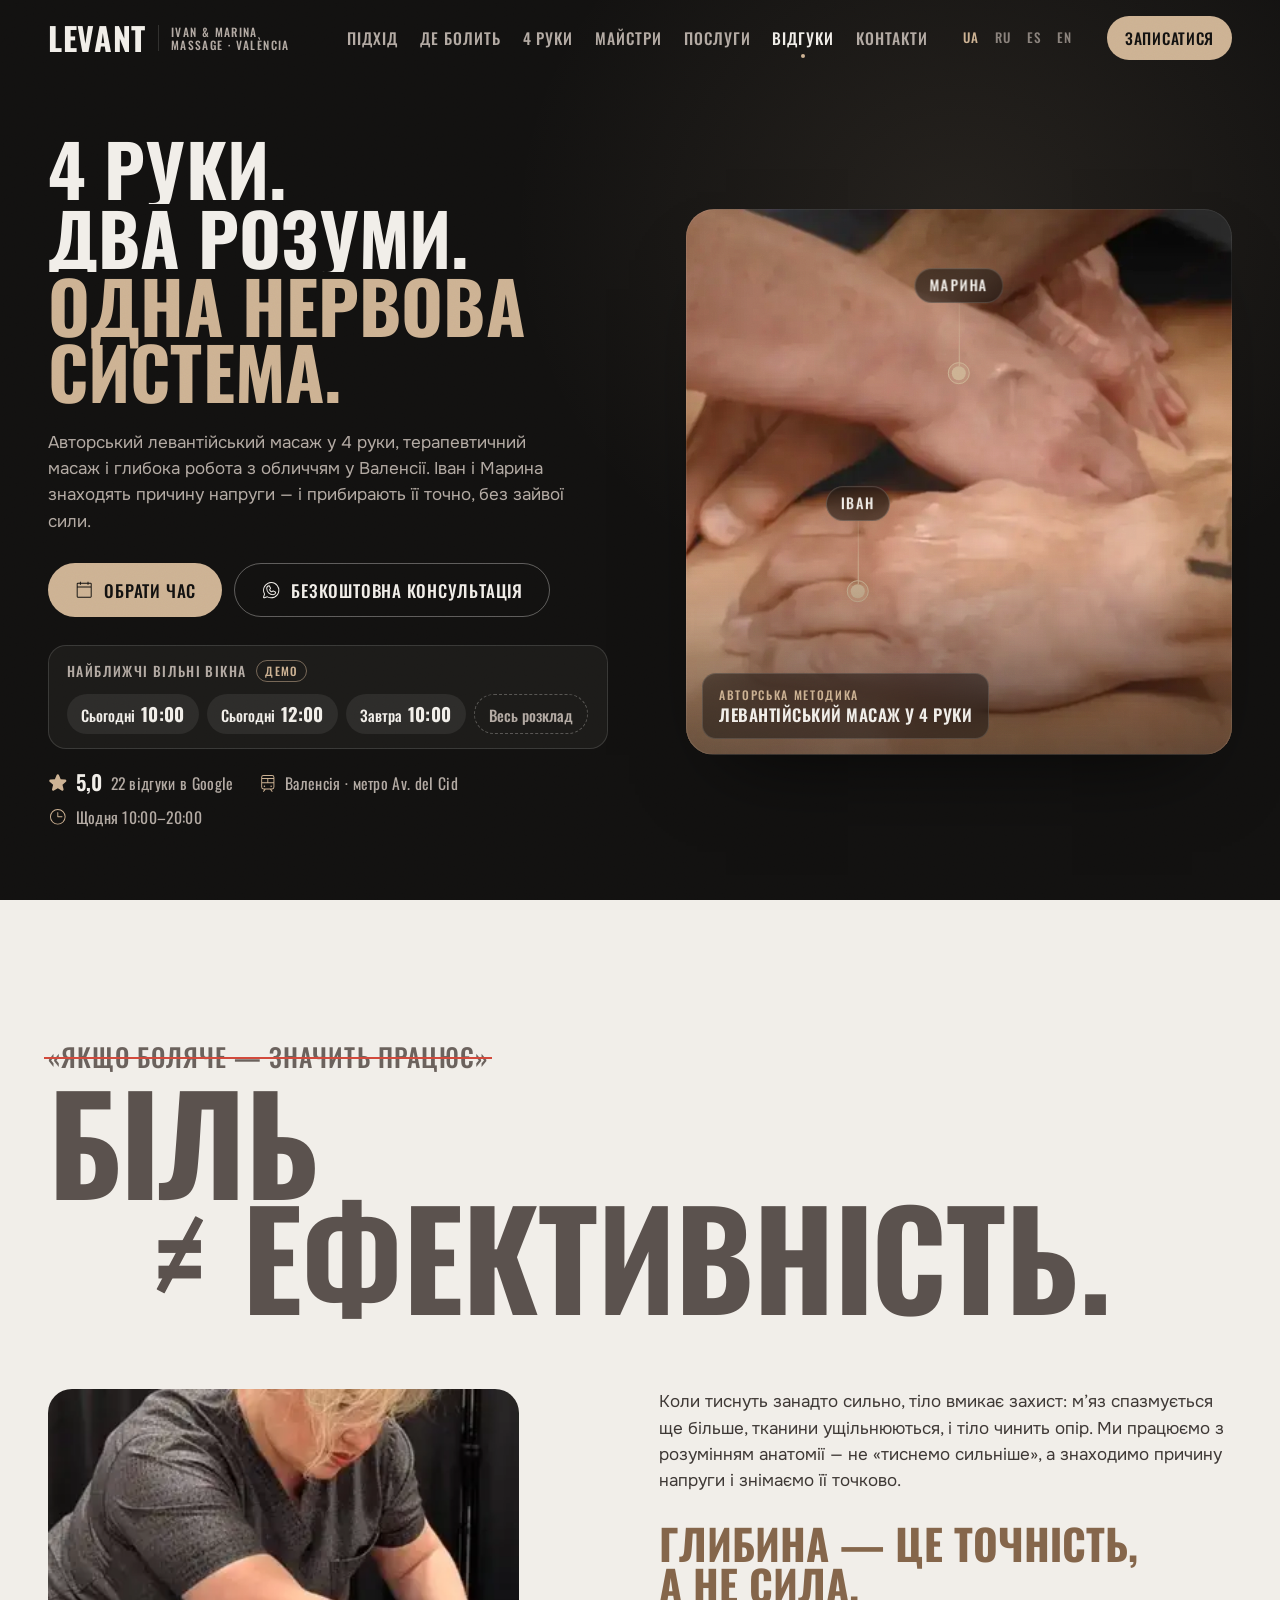
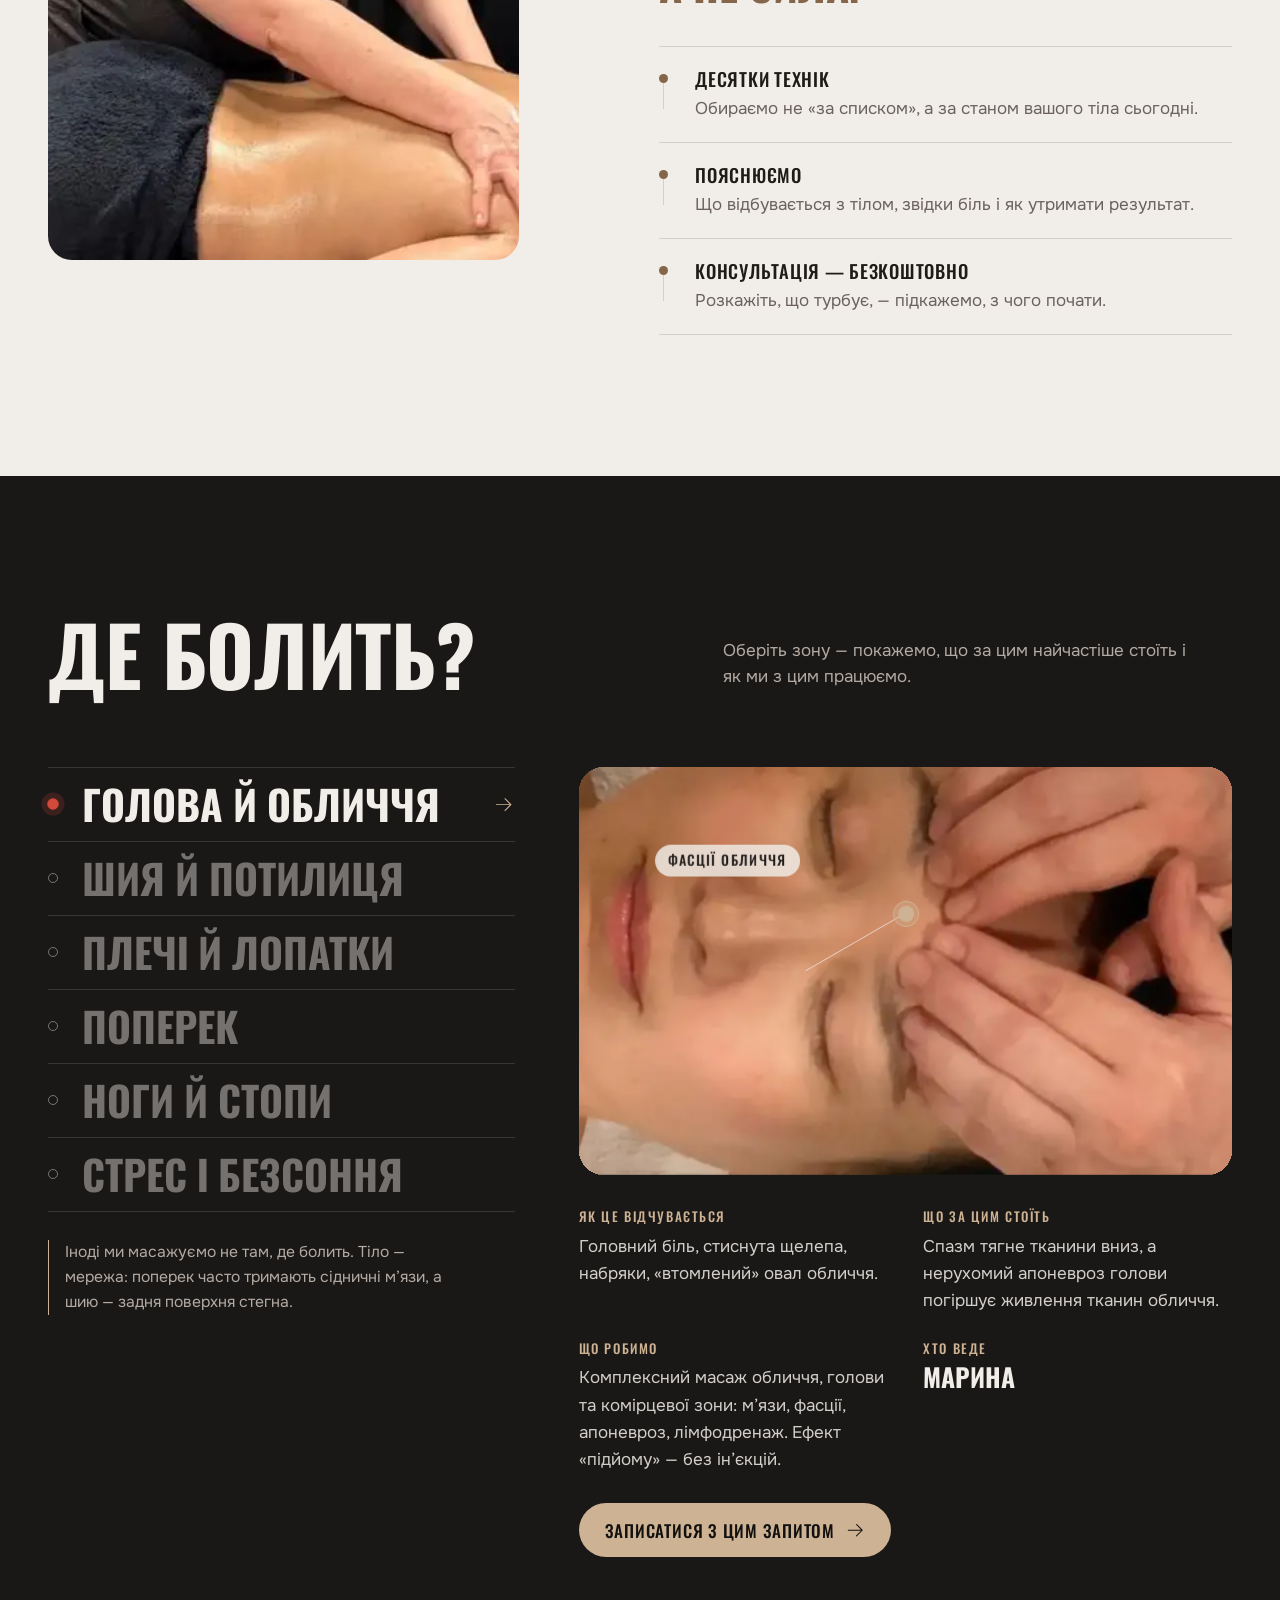
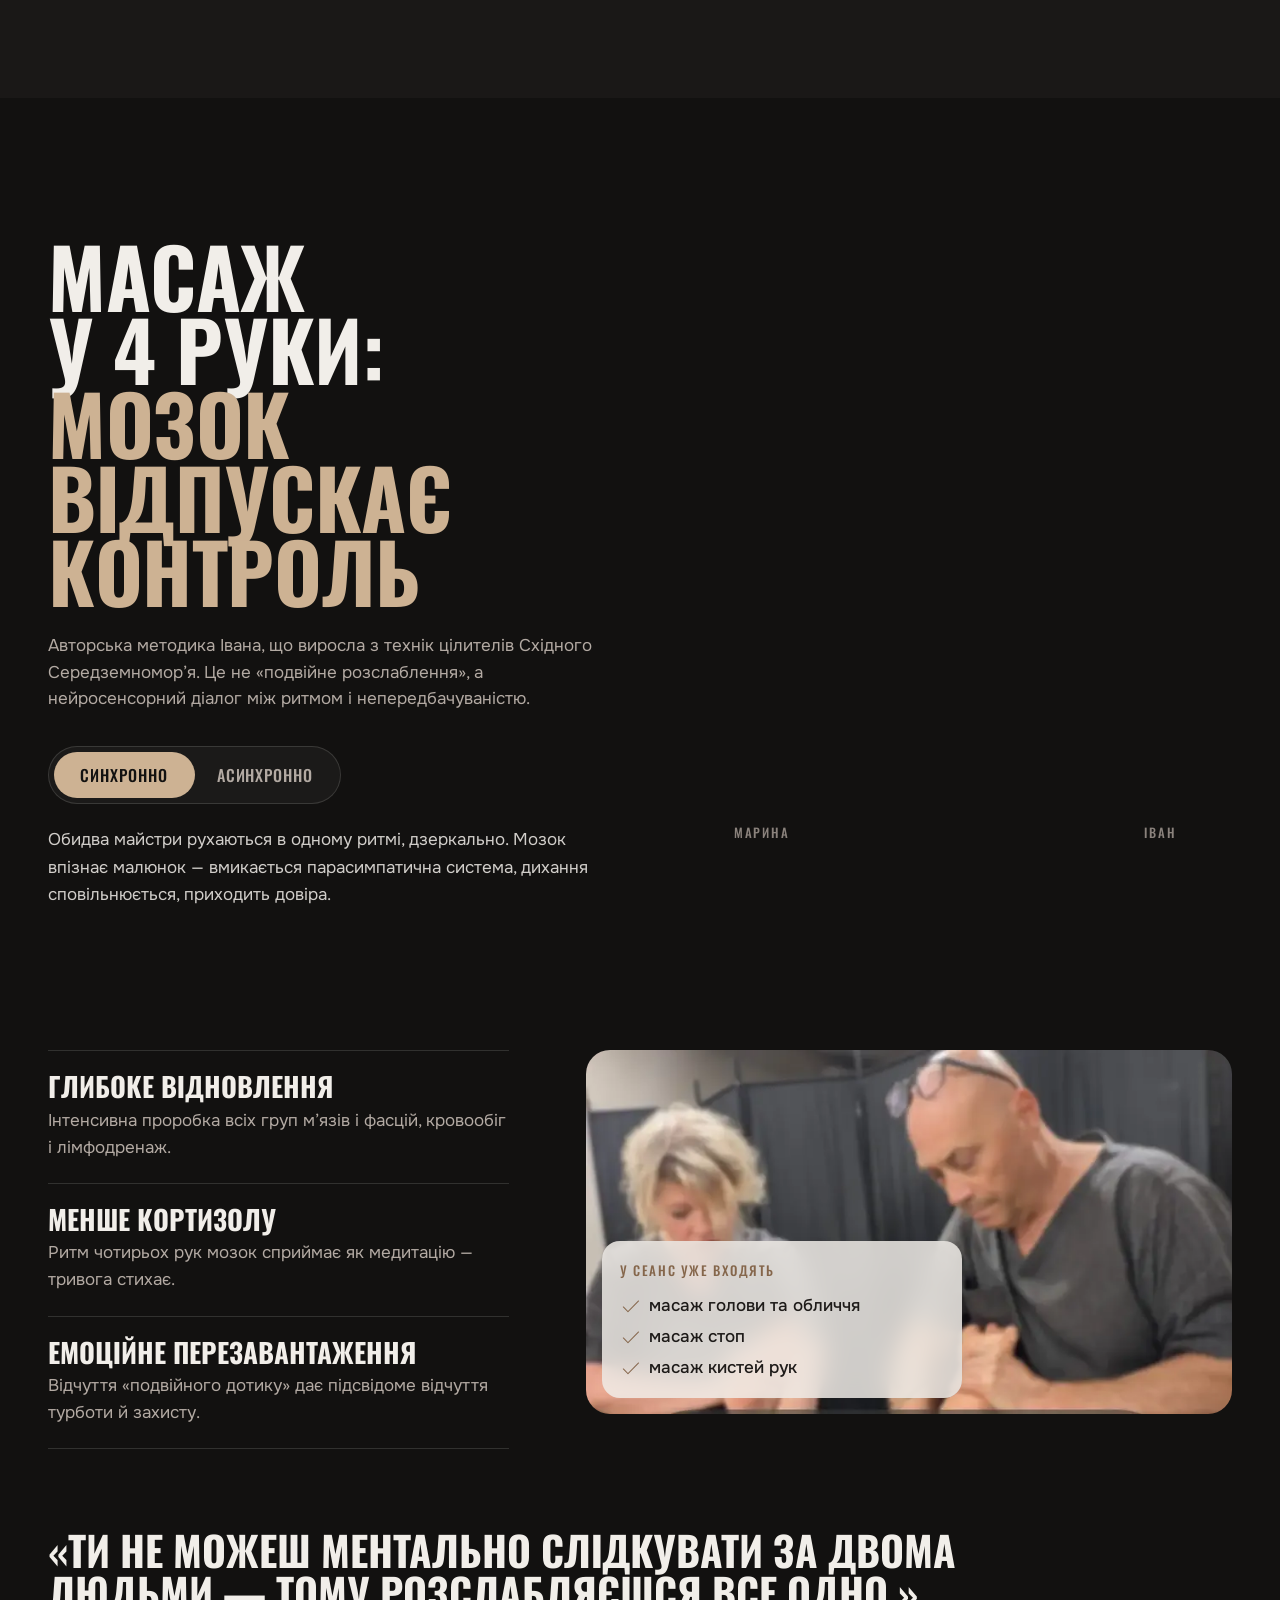
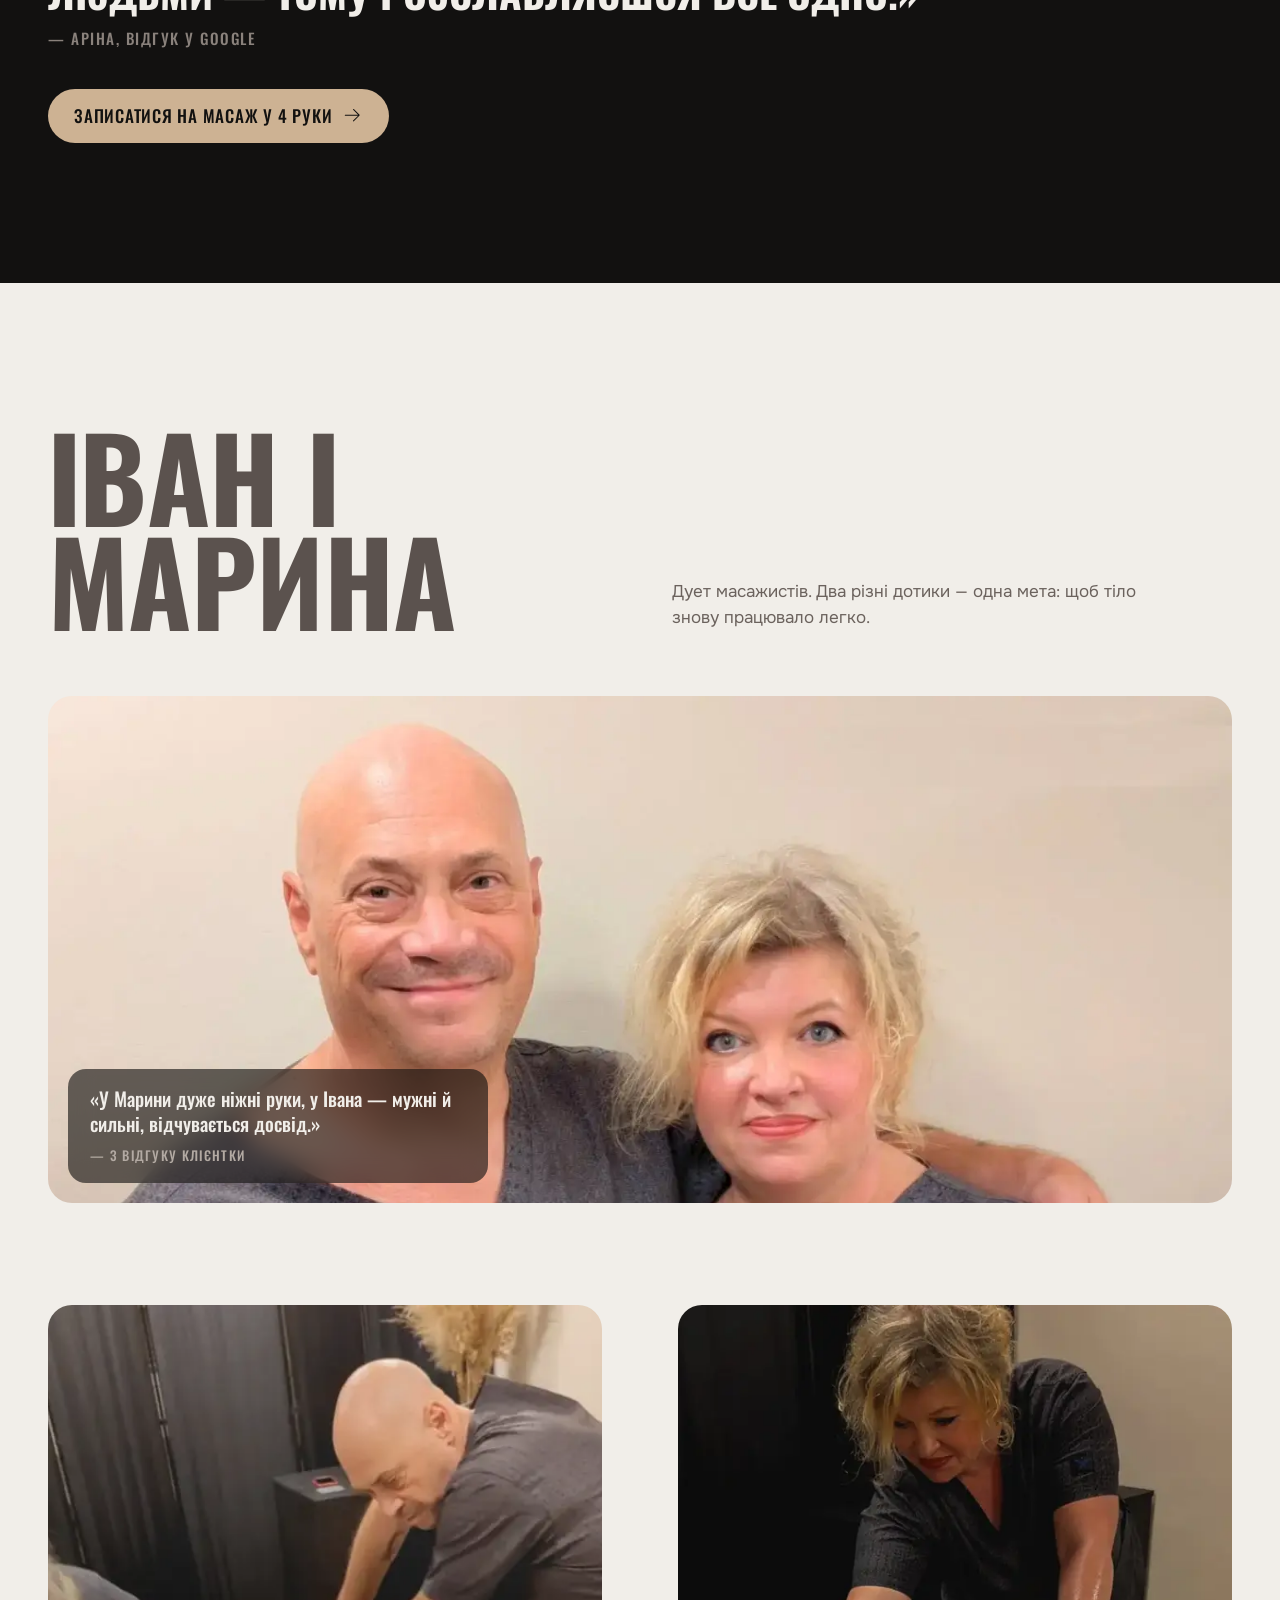
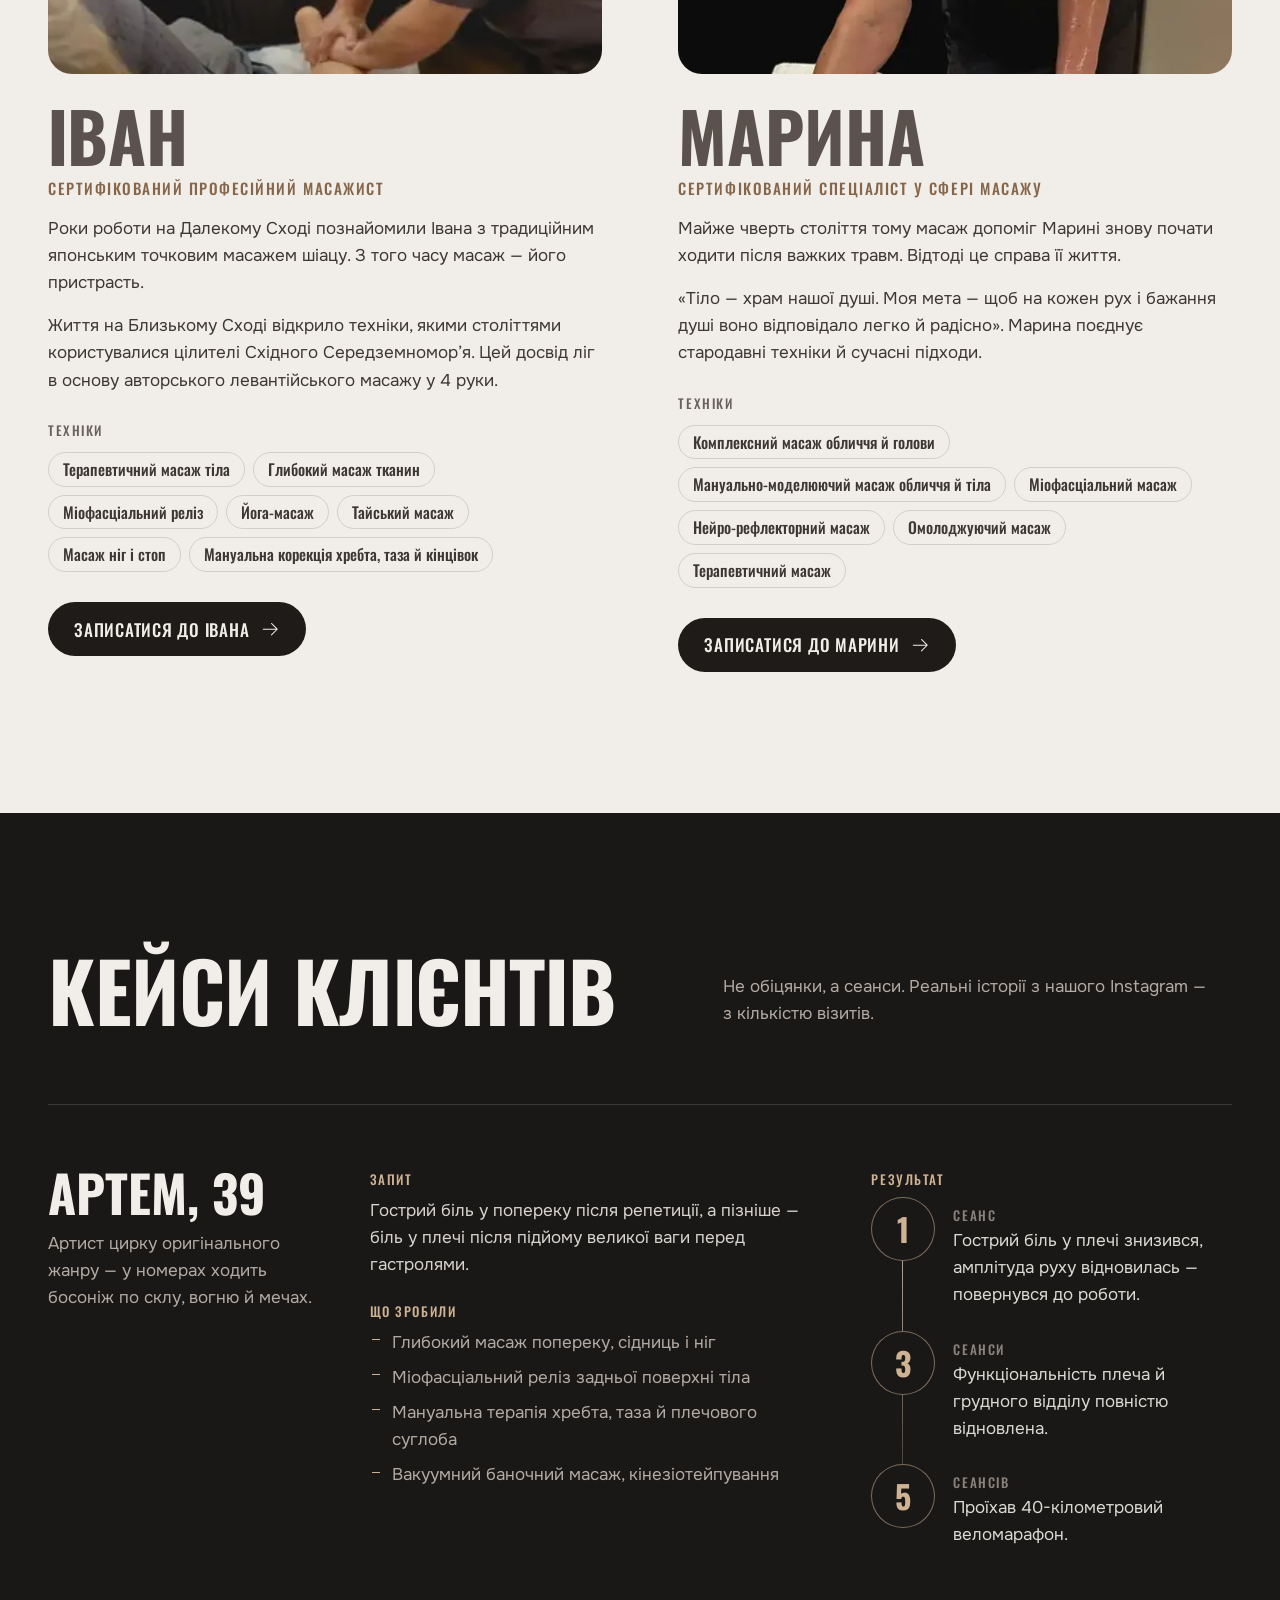
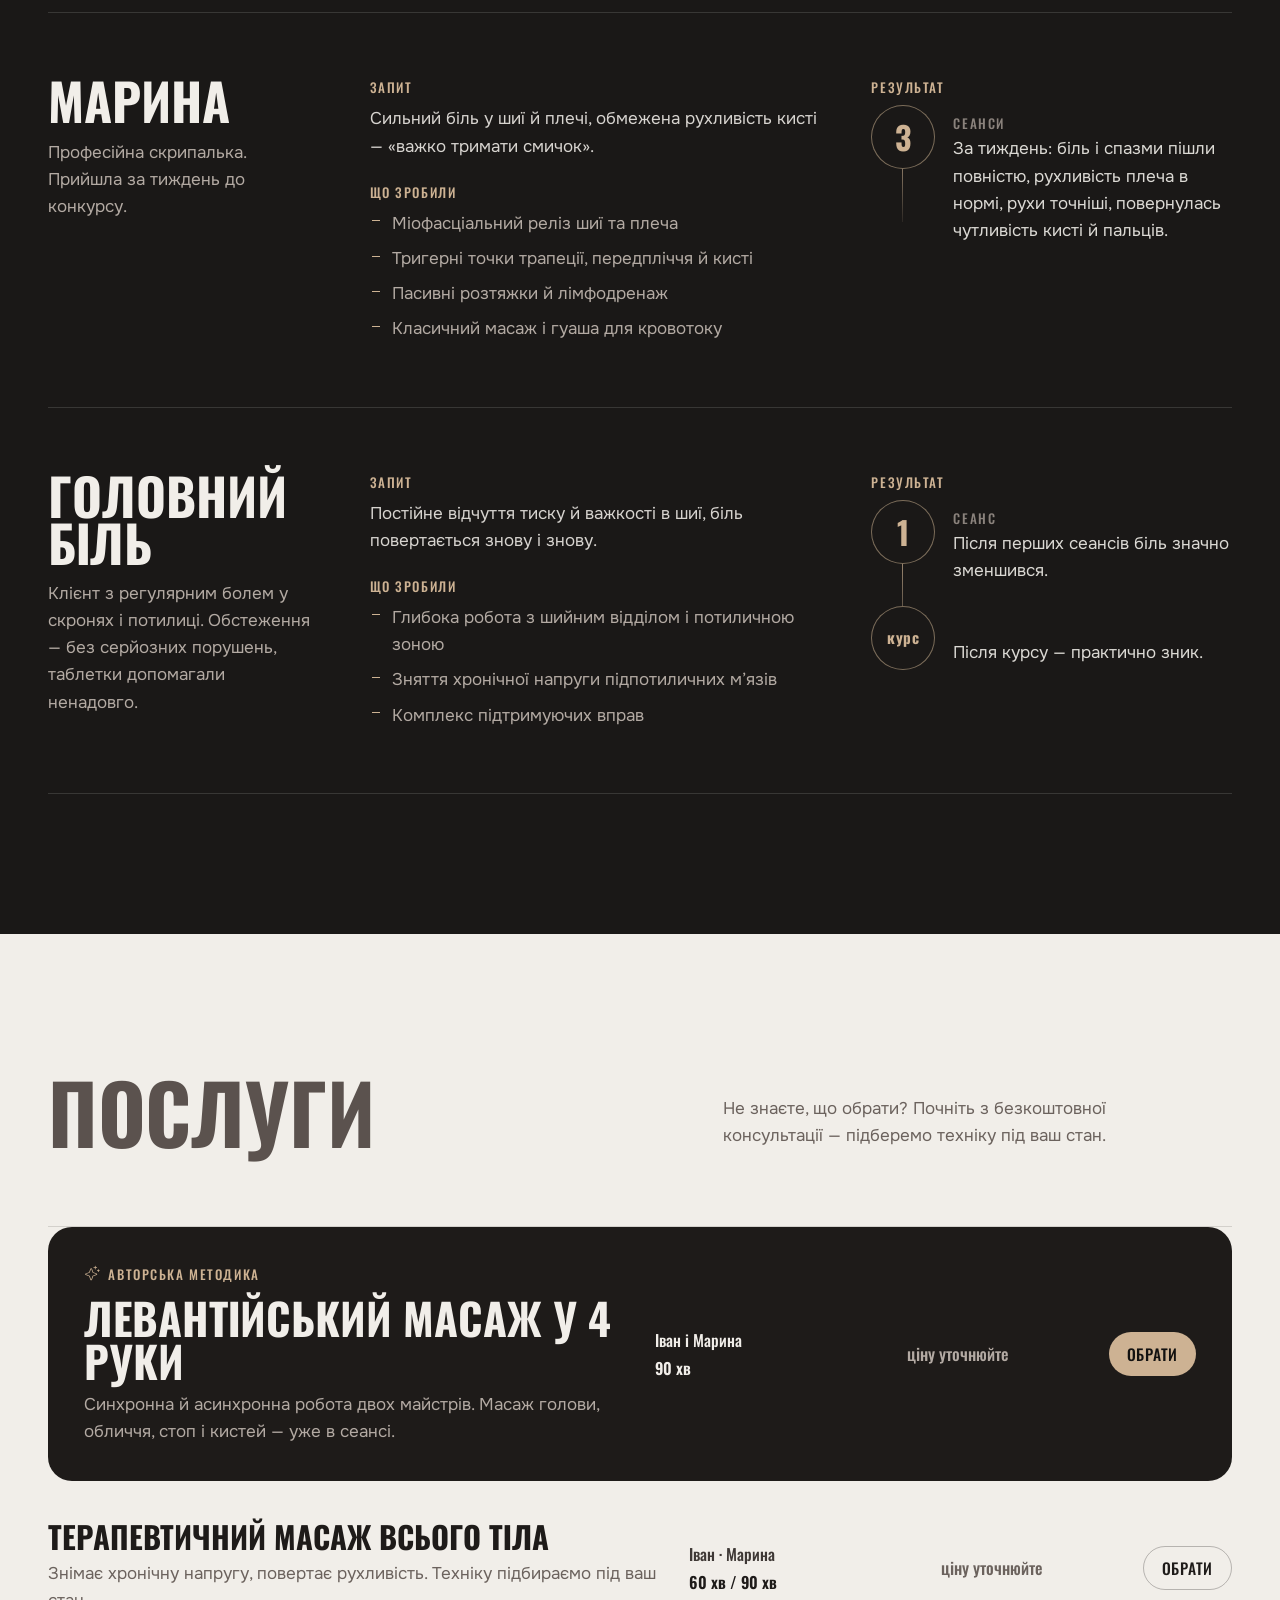
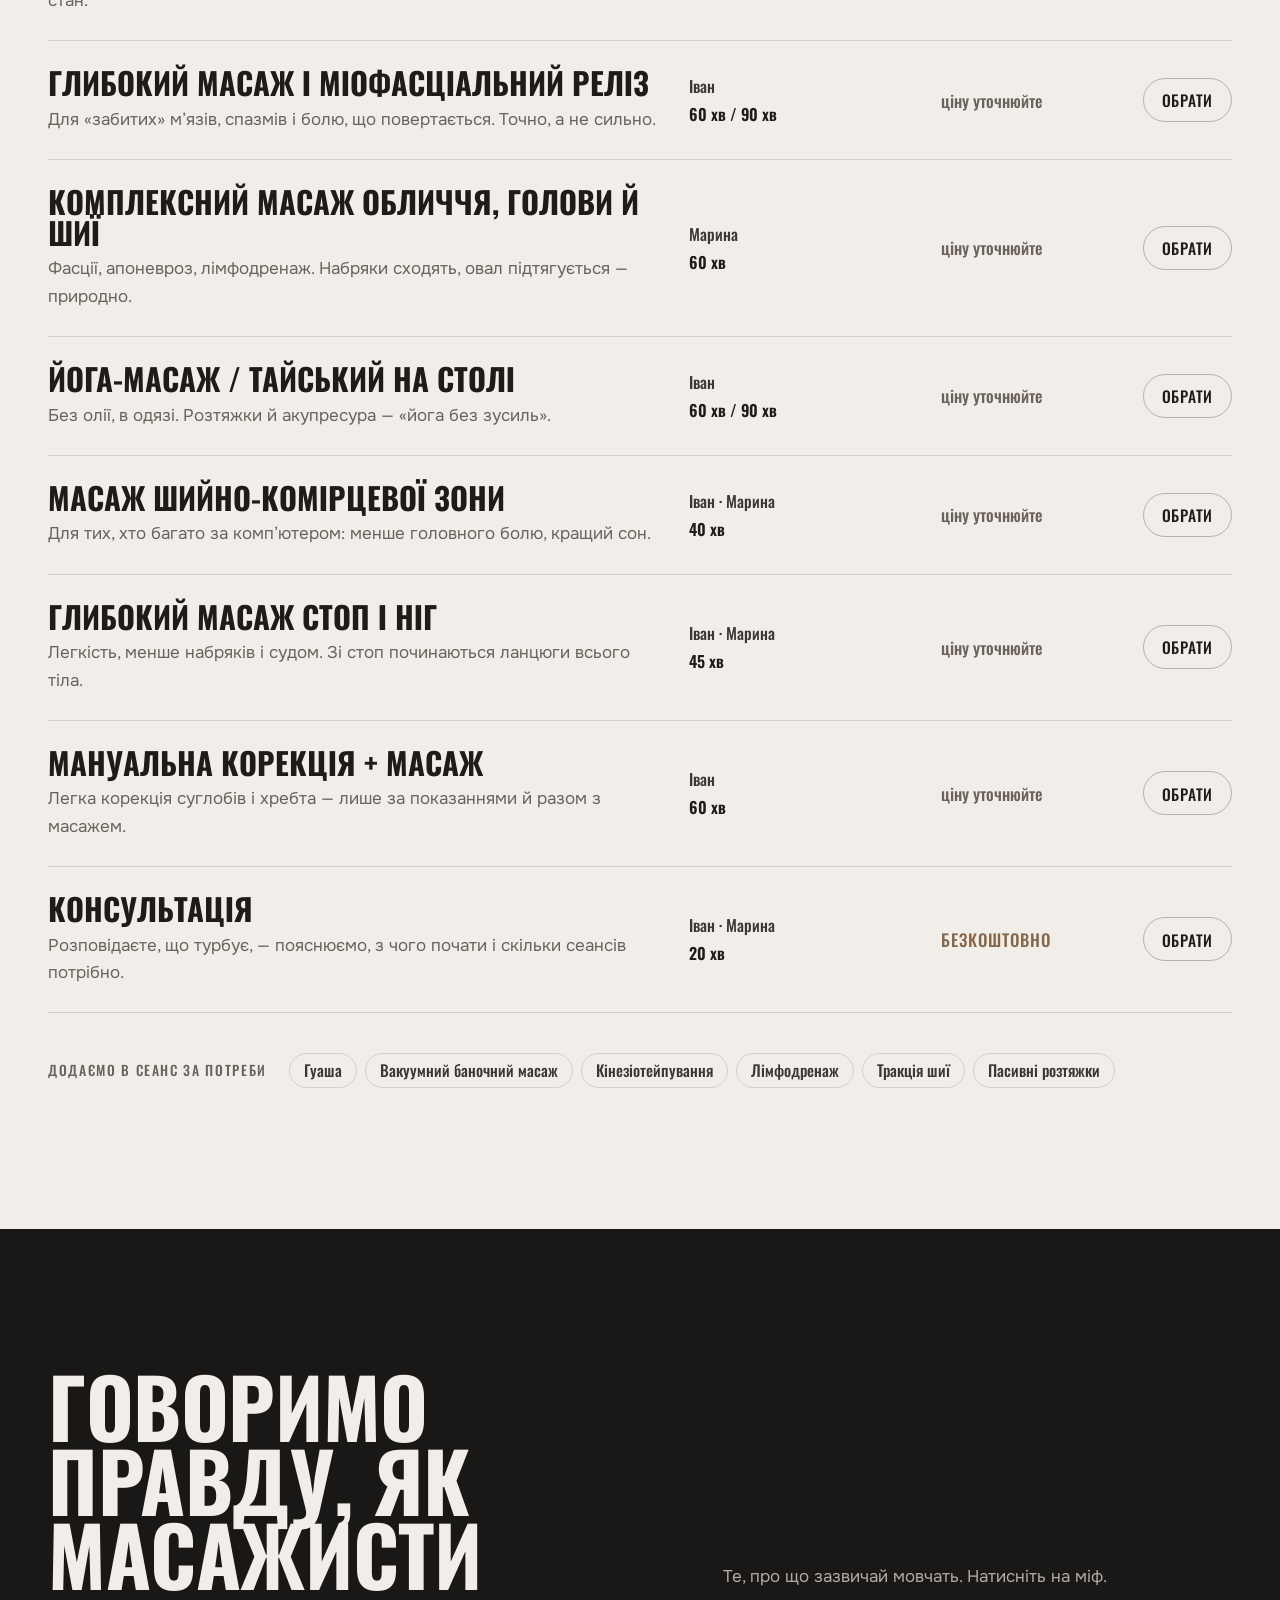
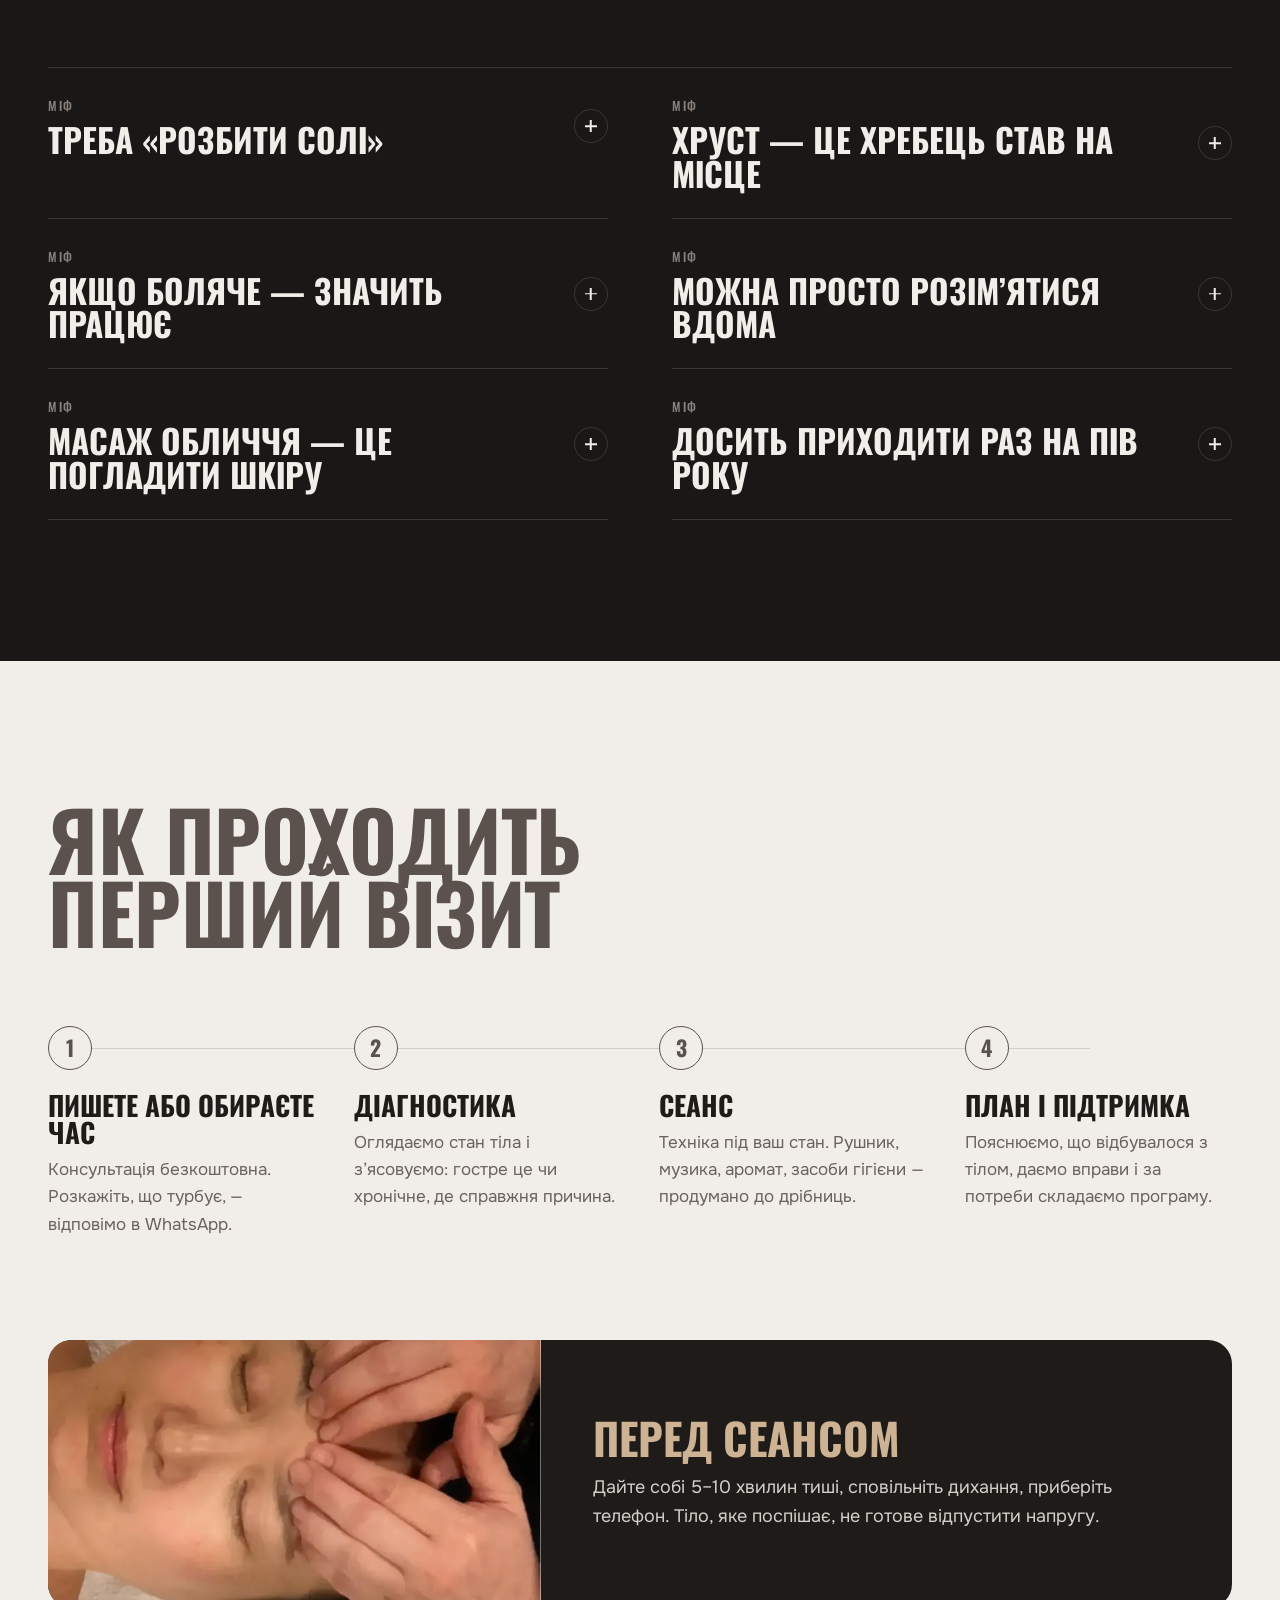
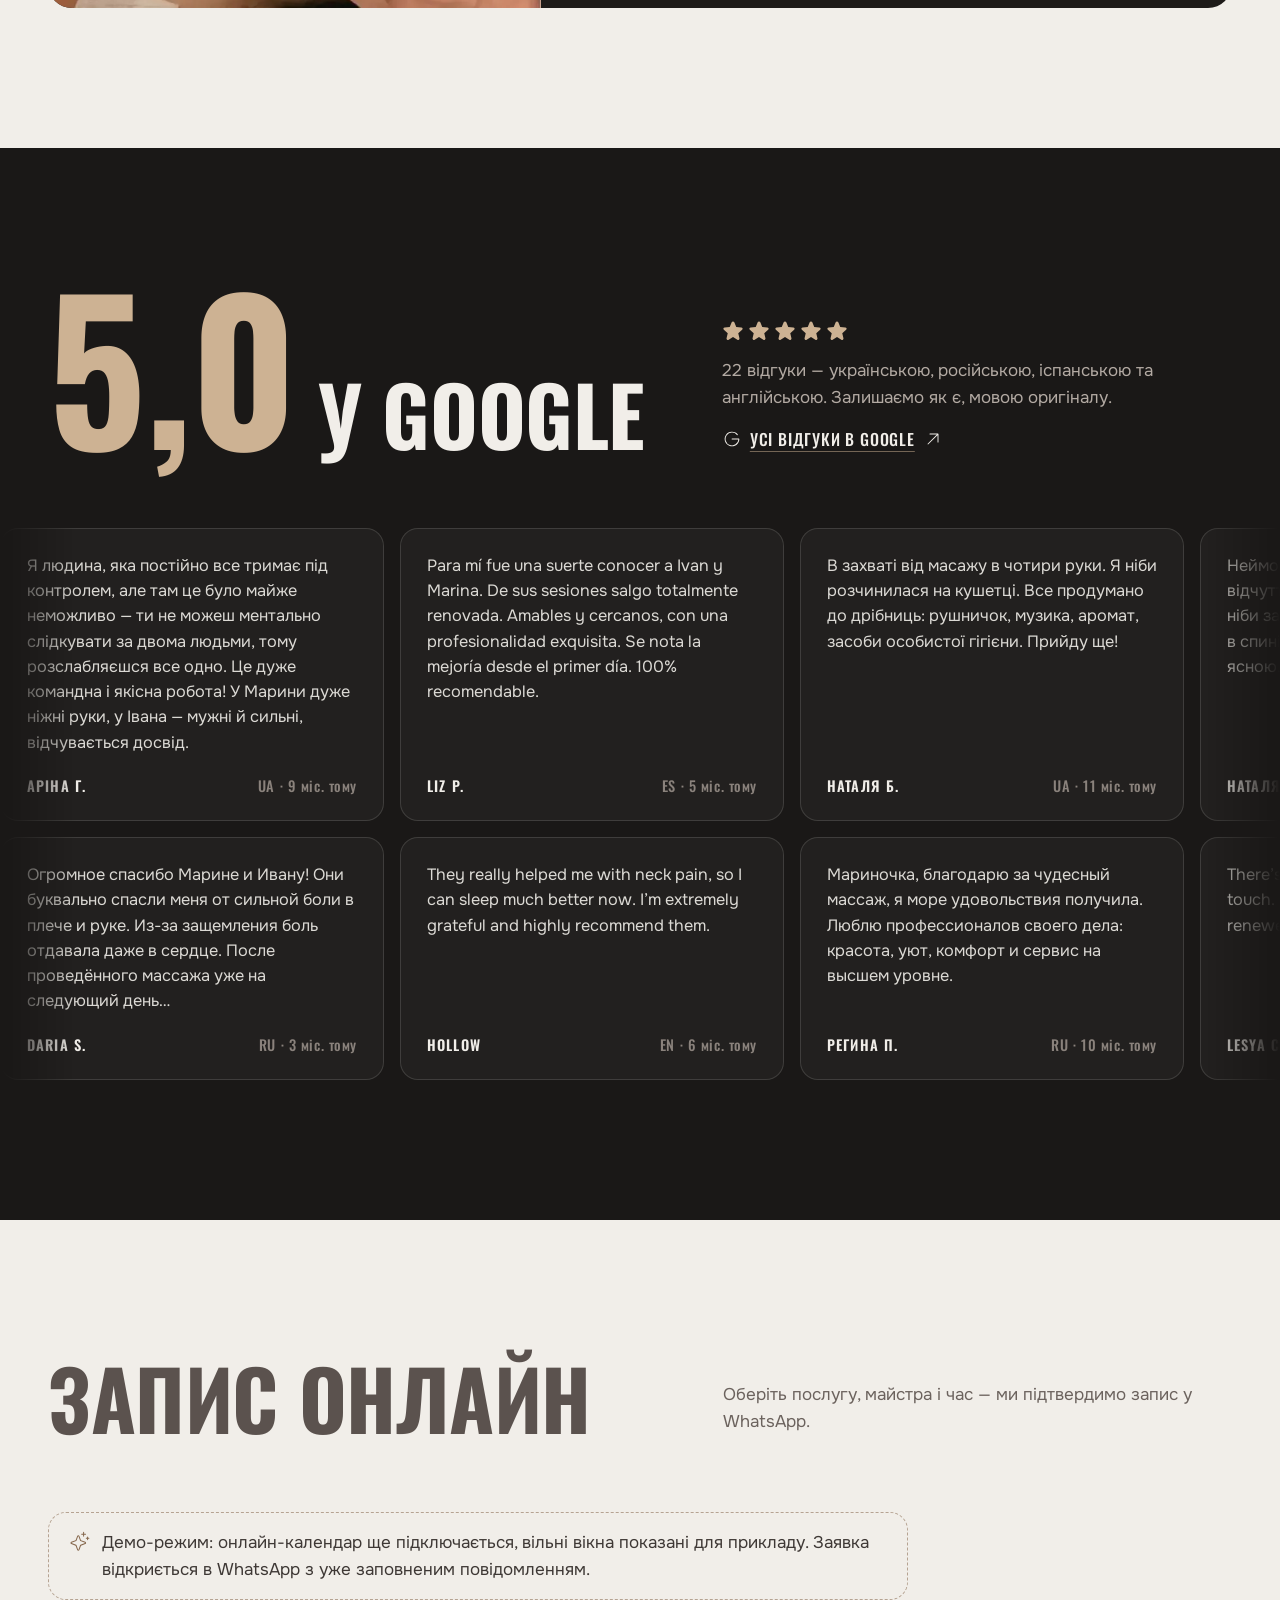
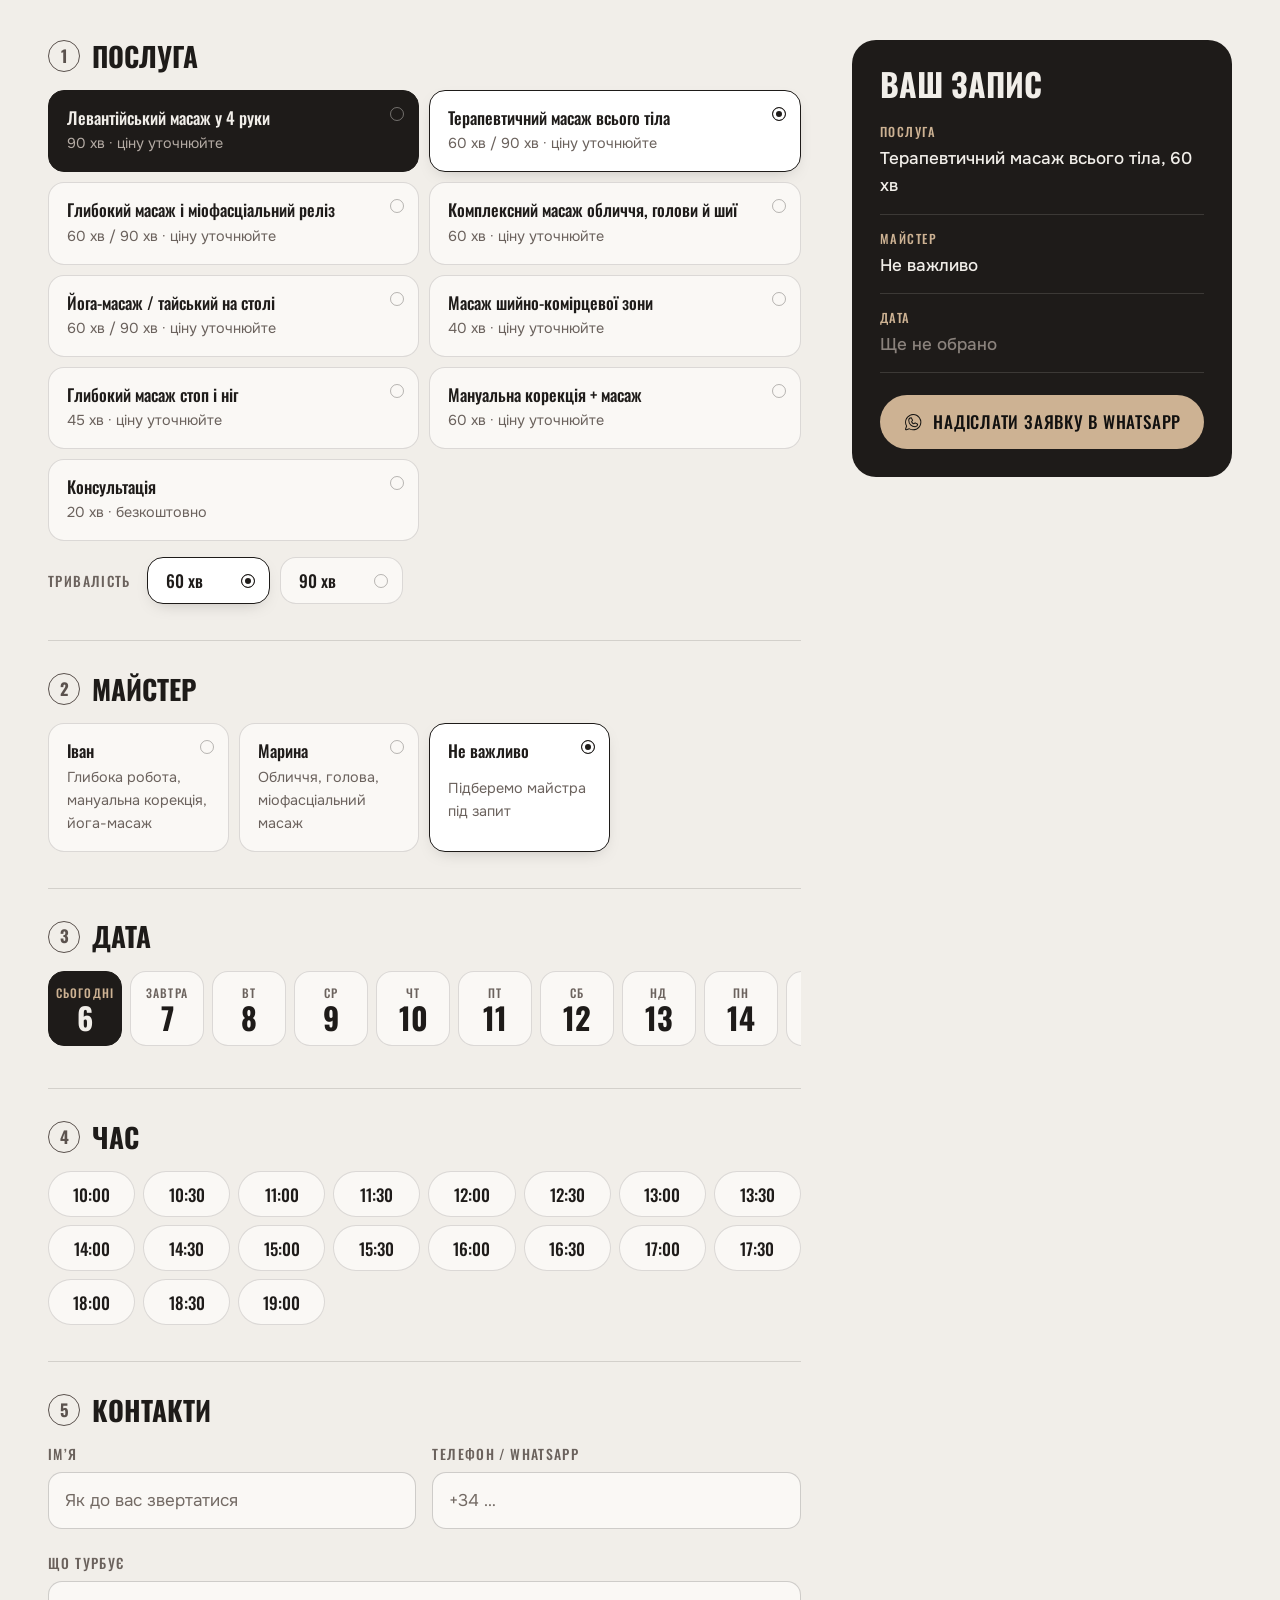
==== index.html @ e56caa33 "Build Levant Massage site: UA/RU/ES/EN pages, booking demo, design skills Static multilingual landin" ====
<!doctype html>
<html lang="uk">
<head>
<meta charset="utf-8">
<meta name="viewport" content="width=device-width, initial-scale=1, viewport-fit=cover">
<title>Levant Massage — Іван і Марина | Масаж у Валенсії, масаж у 4 руки</title>
<meta name="description" content="Терапевтичний, глибокий і авторський левантійський масаж у 4 руки у Валенсії. Працюємо з причиною болю, а не з симптомом. Google 5,0 · 22 відгуки. Щодня 10:00–20:00, метро Av. del Cid.">
<meta name="theme-color" content="#121110">
<script>document.documentElement.classList.add('js')</script>
<link rel="canonical" href="https://ivan-marina-levant.example/">
<link rel="alternate" hreflang="uk" href="https://ivan-marina-levant.example/">
<link rel="alternate" hreflang="ru" href="https://ivan-marina-levant.example/ru/">
<link rel="alternate" hreflang="es" href="https://ivan-marina-levant.example/es/">
<link rel="alternate" hreflang="en" href="https://ivan-marina-levant.example/en/">
<link rel="alternate" hreflang="x-default" href="https://ivan-marina-levant.example/">
<meta property="og:type" content="website">
<meta property="og:title" content="Levant Massage — Іван і Марина | Масаж у Валенсії, масаж у 4 руки">
<meta property="og:description" content="Терапевтичний, глибокий і авторський левантійський масаж у 4 руки у Валенсії. Працюємо з причиною болю, а не з симптомом. Google 5,0 · 22 відгуки. Щодня 10:00–20:00, метро Av. del Cid.">
<meta property="og:image" content="https://ivan-marina-levant.example/assets/img/duo.webp">
<meta property="og:locale" content="uk_UA">
<link rel="icon" href="./assets/img/favicon.svg" type="image/svg+xml">
<link rel="preload" href="./assets/fonts/oswald-cyrillic-wght-normal.woff2" as="font" type="font/woff2" crossorigin>
<link rel="preload" href="./assets/img/tattoo-hands.webp" as="image" imagesrcset="./assets/img/tattoo-hands-sm.webp 760w, ./assets/img/tattoo-hands.webp 1440w" imagesizes="(min-width: 960px) 90vw, 220vw">
<link rel="stylesheet" href="./assets/css/style.css">
<script type="application/ld+json">{"@context":"https://schema.org","@type":"HealthAndBeautyBusiness","name":"Levant Massage by Marina & Ivan","image":"https://ivan-marina-levant.example/assets/img/duo.webp","url":"https://ivan-marina-levant.example/","telephone":"+34 613 296 874","address":{"@type":"PostalAddress","streetAddress":"Carrer de Molina de Segura, 2","addressLocality":"València","postalCode":"46018","addressRegion":"Valencia","addressCountry":"ES"},"geo":{"@type":"GeoCoordinates","latitude":39.4698,"longitude":-0.3986},"openingHoursSpecification":[{"@type":"OpeningHoursSpecification","dayOfWeek":["Monday","Tuesday","Wednesday","Thursday","Friday","Saturday","Sunday"],"opens":"10:00","closes":"20:00"}],"sameAs":["https://www.instagram.com/ivan.marina.levant/"],"employee":[{"@type":"Person","name":"Ivan"},{"@type":"Person","name":"Marina"}]}</script>
</head>
<body>
<a class="skip" href="#main">Перейти до змісту</a>
<div class="grain" aria-hidden="true"></div>

<header class="topbar" data-topbar>
  <div class="topbar__in">
    <a class="brand" href="./" aria-label="Levant Massage — Ivan &amp; Marina">
      <span class="brand__mark">Levant</span>
      <span class="brand__sub">Ivan &amp; Marina<br>massage · València</span>
    </a>
    <nav class="mainnav" aria-label="Main">
      <a href="#approach">Підхід</a><a href="#zones">Де болить</a><a href="#four-hands">4 руки</a><a href="#team">Майстри</a><a href="#services">Послуги</a><a href="#reviews">Відгуки</a><a href="#contacts">Контакти</a>
    </nav>
    
    <nav class="langs langs--top" aria-label="Мова сайту">
      <a href="./" hreflang="uk" lang="uk" aria-current="page" title="Українська">UA</a><a href="./ru/" hreflang="ru" lang="ru"  title="Русский">RU</a><a href="./es/" hreflang="es" lang="es"  title="Español">ES</a><a href="./en/" hreflang="en" lang="en"  title="English">EN</a>
    </nav>
    <a class="btn btn--sand btn--sm topbar__cta" href="#booking" data-book>Записатися</a>
    <button class="menubtn" type="button" aria-expanded="false" aria-controls="menu" data-menu-toggle>
      <span class="menubtn__lines" aria-hidden="true"><span></span><span></span></span>
      <span class="sr">Меню</span>
    </button>
  </div>
</header>

<div class="menu" id="menu" hidden data-menu>
  <nav class="menu__nav" aria-label="Menu">
    <a href="#approach" style="--i:0">Підхід</a><a href="#zones" style="--i:1">Де болить</a><a href="#four-hands" style="--i:2">4 руки</a><a href="#team" style="--i:3">Майстри</a><a href="#services" style="--i:4">Послуги</a><a href="#reviews" style="--i:5">Відгуки</a><a href="#contacts" style="--i:6">Контакти</a>
  </nav>
  <div class="menu__foot">
    
    <nav class="langs langs--menu" aria-label="Мова сайту">
      <a href="./" hreflang="uk" lang="uk" aria-current="page" title="Українська">UA</a><a href="./ru/" hreflang="ru" lang="ru"  title="Русский">RU</a><a href="./es/" hreflang="es" lang="es"  title="Español">ES</a><a href="./en/" hreflang="en" lang="en"  title="English">EN</a>
    </nav>
    <a class="btn btn--sand" href="#booking" data-book>Записатися</a>
  </div>
</div>

<main id="main">

<!-- HERO -->
<section class="hero" aria-labelledby="hero-title">
  <div class="wrap hero__in">
    <div class="hero__copy">
      <h1 class="hero__title" id="hero-title">
        <span class="line" style="--d:0"><span>4 руки.</span></span><span class="line" style="--d:1"><span>Два розуми.</span></span><span class="line" style="--d:2"><span>Одна нервова система.</span></span>
      </h1>
      <p class="hero__lead">Авторський левантійський масаж у 4 руки, терапевтичний масаж і глибока робота з обличчям у Валенсії. Іван і Марина знаходять причину напруги — і прибирають її точно, без зайвої сили.</p>
      <div class="hero__actions">
        <a class="btn btn--sand" href="#booking" data-book><svg class="i" aria-hidden="true" focusable="false" xmlns="http://www.w3.org/2000/svg" viewBox="0 0 256 256" fill="currentColor"><path d="M208,34H182V24a6,6,0,0,0-12,0V34H86V24a6,6,0,0,0-12,0V34H48A14,14,0,0,0,34,48V208a14,14,0,0,0,14,14H208a14,14,0,0,0,14-14V48A14,14,0,0,0,208,34ZM48,46H74V56a6,6,0,0,0,12,0V46h84V56a6,6,0,0,0,12,0V46h26a2,2,0,0,1,2,2V82H46V48A2,2,0,0,1,48,46ZM208,210H48a2,2,0,0,1-2-2V94H210V208A2,2,0,0,1,208,210Z"/></svg><span>Обрати час</span></a>
        <a class="btn btn--ghost" href="https://wa.me/34613296874?text=%D0%92%D1%96%D1%82%D0%B0%D1%8E!%20%D0%A5%D0%BE%D1%87%D1%83%20%D0%B7%D0%B0%D0%BF%D0%B8%D1%81%D0%B0%D1%82%D0%B8%D1%81%D1%8F%20%D0%BD%D0%B0%20%D0%BC%D0%B0%D1%81%D0%B0%D0%B6." target="_blank" rel="noopener"><svg class="i" aria-hidden="true" focusable="false" xmlns="http://www.w3.org/2000/svg" viewBox="0 0 256 256" fill="currentColor"><path d="M186.68,146.63l-32-16a6,6,0,0,0-6,.38L133,141.46A42.49,42.49,0,0,1,114.54,123L125,107.33a6,6,0,0,0,.38-6l-16-32A6,6,0,0,0,104,66a38,38,0,0,0-38,38,86.1,86.1,0,0,0,86,86,38,38,0,0,0,38-38A6,6,0,0,0,186.68,146.63ZM152,178a74.09,74.09,0,0,1-74-74,26,26,0,0,1,22.42-25.75l12.66,25.32-10.39,15.58a6,6,0,0,0-.54,5.63,54.43,54.43,0,0,0,29.07,29.07,6,6,0,0,0,5.63-.54l15.58-10.39,25.32,12.66A26,26,0,0,1,152,178ZM128,26A102,102,0,0,0,38.35,176.69L26.73,211.56a14,14,0,0,0,17.71,17.71l34.87-11.62A102,102,0,1,0,128,26Zm0,192a90,90,0,0,1-45.06-12.08,6.09,6.09,0,0,0-3-.81,6.2,6.2,0,0,0-1.9.31L40.65,217.88a2,2,0,0,1-2.53-2.53L50.58,178a6,6,0,0,0-.5-4.91A90,90,0,1,1,128,218Z"/></svg><span>Безкоштовна консультація</span></a>
      </div>
      <div class="slots" data-hero-slots data-more="Весь розклад">
        <div class="slots__head">
          <span>Найближчі вільні вікна</span><em class="demo-tag">демо</em>
        </div>
        <div class="slots__list" data-slots-list></div>
      </div>
      <ul class="hero__facts">
        <li><a href="#reviews" class="rating"><svg class="i i--star" aria-hidden="true" focusable="false" xmlns="http://www.w3.org/2000/svg" viewBox="0 0 256 256" fill="currentColor"><path d="M234.29,114.85l-45,38.83L203,211.75a16.4,16.4,0,0,1-24.5,17.82L128,198.49,77.47,229.57A16.4,16.4,0,0,1,53,211.75l13.76-58.07-45-38.83A16.46,16.46,0,0,1,31.08,86l59-4.76,22.76-55.08a16.36,16.36,0,0,1,30.27,0l22.75,55.08,59,4.76a16.46,16.46,0,0,1,9.37,28.86Z"/></svg><strong>5,0</strong><span>22 відгуки в Google</span></a></li>
        <li><svg class="i" aria-hidden="true" focusable="false" xmlns="http://www.w3.org/2000/svg" viewBox="0 0 256 256" fill="currentColor"><path d="M184,26H72A30,30,0,0,0,42,56V184a30,30,0,0,0,30,30H84L67.2,236.4a6,6,0,1,0,9.6,7.2L99,214h58l22.2,29.6a6,6,0,0,0,9.6-7.2L172,214h12a30,30,0,0,0,30-30V56A30,30,0,0,0,184,26ZM54,122V78h68v44Zm80-44h68v44H134ZM72,38H184a18,18,0,0,1,18,18V66H54V56A18,18,0,0,1,72,38ZM184,202H72a18,18,0,0,1-18-18V134H202v50A18,18,0,0,1,184,202Zm-2-30a10,10,0,1,1-10-10A10,10,0,0,1,182,172Zm-88,0a10,10,0,1,1-10-10A10,10,0,0,1,94,172Z"/></svg><span>Валенсія · метро Av. del Cid</span></li>
        <li><svg class="i" aria-hidden="true" focusable="false" xmlns="http://www.w3.org/2000/svg" viewBox="0 0 256 256" fill="currentColor"><path d="M128,26A102,102,0,1,0,230,128,102.12,102.12,0,0,0,128,26Zm0,192a90,90,0,1,1,90-90A90.1,90.1,0,0,1,128,218Zm62-90a6,6,0,0,1-6,6H128a6,6,0,0,1-6-6V72a6,6,0,0,1,12,0v50h50A6,6,0,0,1,190,128Z"/></svg><span>Щодня 10:00–20:00</span></li>
      </ul>
    </div>
    <figure class="hero__media">
      <div class="cover" style="--ar:2.057142857142857">
        <img class="hero__img" src="./assets/img/tattoo-hands.webp" srcset="./assets/img/tattoo-hands-sm.webp 760w, ./assets/img/tattoo-hands.webp 1440w" sizes="(min-width: 960px) 90vw, 220vw" alt="Іван і Марина: Левантійський масаж у 4 руки" width="1440" height="700" fetchpriority="high" decoding="async">
        <span class="tag-dot tag-dot--m" style="--x:50%;--y:30%" aria-hidden="true"><i></i><b>Марина</b></span>
        <span class="tag-dot tag-dot--i" style="--x:41%;--y:70%" aria-hidden="true"><i></i><b>Іван</b></span>
      </div>
      <figcaption class="hero__plaque"><span>Авторська методика</span><strong>Левантійський масаж у 4 руки</strong></figcaption>
    </figure>
  </div>
</section>

<!-- MANIFESTO -->
<section class="sec sec--stone manifesto" id="approach" aria-labelledby="manifesto-title">
  <div class="wrap manifesto__grid">
    <div class="manifesto__head">
      <p class="manifesto__myth" data-strike><span>«Якщо боляче — значить працює»</span></p>
      <h2 class="display manifesto__title" id="manifesto-title"><span>Біль</span><span><span class="neq">=</span> ефективність.</span></h2>
    </div>
    <div class="manifesto__body">
      <p class="lede">Коли тиснуть занадто сильно, тіло вмикає захист: м’яз спазмується ще більше, тканини ущільнюються, і тіло чинить опір. Ми працюємо з розумінням анатомії — не «тиснемо сильніше», а знаходимо причину напруги і знімаємо її точково.</p>
      <p class="manifesto__pull">Глибина — це точність, а не сила.</p>
      <ul class="leaders">
        <li><span class="leaders__dot" aria-hidden="true"></span><strong>Десятки технік</strong><span>Обираємо не «за списком», а за станом вашого тіла сьогодні.</span></li><li><span class="leaders__dot" aria-hidden="true"></span><strong>Пояснюємо</strong><span>Що відбувається з тілом, звідки біль і як утримати результат.</span></li><li><span class="leaders__dot" aria-hidden="true"></span><strong>Консультація — безкоштовно</strong><span>Розкажіть, що турбує, — підкажемо, з чого почати.</span></li>
      </ul>
    </div>
    <figure class="manifesto__photo reveal">
      <img class="" src="./assets/img/marina-back.webp" srcset="./assets/img/marina-back-sm.webp 760w, ./assets/img/marina-back.webp 1440w" sizes="(min-width: 960px) 40vw, 100vw" alt="Марина" width="1440" height="640" loading="lazy" decoding="async">
    </figure>
  </div>
</section>

<!-- ZONES -->
<section class="sec sec--dark zones" id="zones" aria-labelledby="zones-title">
  <div class="wrap">
    <div class="sec__head">
      <h2 class="display" id="zones-title">Де болить?</h2>
      <p class="sec__sub">Оберіть зону — покажемо, що за цим найчастіше стоїть і як ми з цим працюємо.</p>
    </div>
    <div class="zones__grid" data-zones>
      <div class="zones__list" role="tablist" aria-label="Де болить?">
        <button class="zone-tab" role="tab" id="zt-head" aria-controls="zp-head" aria-selected="true" tabindex="0" data-zone="head">
          <span class="zone-tab__dot" aria-hidden="true"></span>
          <span class="zone-tab__name">Голова й обличчя</span>
          <svg class="i zone-tab__arrow" aria-hidden="true" focusable="false" xmlns="http://www.w3.org/2000/svg" viewBox="0 0 256 256" fill="currentColor"><path d="M220.24,132.24l-72,72a6,6,0,0,1-8.48-8.48L201.51,134H40a6,6,0,0,1,0-12H201.51L139.76,60.24a6,6,0,0,1,8.48-8.48l72,72A6,6,0,0,1,220.24,132.24Z"/></svg>
        </button><button class="zone-tab" role="tab" id="zt-neck" aria-controls="zp-neck" aria-selected="false" tabindex="-1" data-zone="neck">
          <span class="zone-tab__dot" aria-hidden="true"></span>
          <span class="zone-tab__name">Шия й потилиця</span>
          <svg class="i zone-tab__arrow" aria-hidden="true" focusable="false" xmlns="http://www.w3.org/2000/svg" viewBox="0 0 256 256" fill="currentColor"><path d="M220.24,132.24l-72,72a6,6,0,0,1-8.48-8.48L201.51,134H40a6,6,0,0,1,0-12H201.51L139.76,60.24a6,6,0,0,1,8.48-8.48l72,72A6,6,0,0,1,220.24,132.24Z"/></svg>
        </button><button class="zone-tab" role="tab" id="zt-shoulders" aria-controls="zp-shoulders" aria-selected="false" tabindex="-1" data-zone="shoulders">
          <span class="zone-tab__dot" aria-hidden="true"></span>
          <span class="zone-tab__name">Плечі й лопатки</span>
          <svg class="i zone-tab__arrow" aria-hidden="true" focusable="false" xmlns="http://www.w3.org/2000/svg" viewBox="0 0 256 256" fill="currentColor"><path d="M220.24,132.24l-72,72a6,6,0,0,1-8.48-8.48L201.51,134H40a6,6,0,0,1,0-12H201.51L139.76,60.24a6,6,0,0,1,8.48-8.48l72,72A6,6,0,0,1,220.24,132.24Z"/></svg>
        </button><button class="zone-tab" role="tab" id="zt-lowback" aria-controls="zp-lowback" aria-selected="false" tabindex="-1" data-zone="lowback">
          <span class="zone-tab__dot" aria-hidden="true"></span>
          <span class="zone-tab__name">Поперек</span>
          <svg class="i zone-tab__arrow" aria-hidden="true" focusable="false" xmlns="http://www.w3.org/2000/svg" viewBox="0 0 256 256" fill="currentColor"><path d="M220.24,132.24l-72,72a6,6,0,0,1-8.48-8.48L201.51,134H40a6,6,0,0,1,0-12H201.51L139.76,60.24a6,6,0,0,1,8.48-8.48l72,72A6,6,0,0,1,220.24,132.24Z"/></svg>
        </button><button class="zone-tab" role="tab" id="zt-legs" aria-controls="zp-legs" aria-selected="false" tabindex="-1" data-zone="legs">
          <span class="zone-tab__dot" aria-hidden="true"></span>
          <span class="zone-tab__name">Ноги й стопи</span>
          <svg class="i zone-tab__arrow" aria-hidden="true" focusable="false" xmlns="http://www.w3.org/2000/svg" viewBox="0 0 256 256" fill="currentColor"><path d="M220.24,132.24l-72,72a6,6,0,0,1-8.48-8.48L201.51,134H40a6,6,0,0,1,0-12H201.51L139.76,60.24a6,6,0,0,1,8.48-8.48l72,72A6,6,0,0,1,220.24,132.24Z"/></svg>
        </button><button class="zone-tab" role="tab" id="zt-stress" aria-controls="zp-stress" aria-selected="false" tabindex="-1" data-zone="stress">
          <span class="zone-tab__dot" aria-hidden="true"></span>
          <span class="zone-tab__name">Стрес і безсоння</span>
          <svg class="i zone-tab__arrow" aria-hidden="true" focusable="false" xmlns="http://www.w3.org/2000/svg" viewBox="0 0 256 256" fill="currentColor"><path d="M220.24,132.24l-72,72a6,6,0,0,1-8.48-8.48L201.51,134H40a6,6,0,0,1,0-12H201.51L139.76,60.24a6,6,0,0,1,8.48-8.48l72,72A6,6,0,0,1,220.24,132.24Z"/></svg>
        </button>
        <p class="zones__note">Іноді ми масажуємо не там, де болить. Тіло — мережа: поперек часто тримають сідничні м’язи, а шию — задня поверхня стегна.</p>
      </div>
      <div class="zones__stage">
        <div class="zone-panel is-active" role="tabpanel" id="zp-head" aria-labelledby="zt-head" data-zone-panel="head">
            <figure class="zone-panel__photo">
              <div class="cover" style="--ar:1.8461538461538463">
                <img class="" src="./assets/img/face.webp" srcset="./assets/img/face-sm.webp 760w, ./assets/img/face.webp 1440w" sizes="(min-width: 960px) 52vw, 100vw" alt="Голова й обличчя" width="1440" height="780" loading="lazy" decoding="async">
                <span class="pin" style="--x:50%;--y:36%" aria-hidden="true"><i></i><b>Фасції обличчя</b></span>
              </div>
            </figure>
            <dl class="zone-panel__info">
              <div><dt>Як це відчувається</dt><dd>Головний біль, стиснута щелепа, набряки, «втомлений» овал обличчя.</dd></div>
              <div><dt>Що за цим стоїть</dt><dd>Спазм тягне тканини вниз, а нерухомий апоневроз голови погіршує живлення тканин обличчя.</dd></div>
              <div><dt>Що робимо</dt><dd>Комплексний масаж обличчя, голови та комірцевої зони: м’язи, фасції, апоневроз, лімфодренаж. Ефект «підйому» — без ін’єкцій.</dd></div>
              <div class="zone-panel__who"><dt>Хто веде</dt><dd>Марина</dd></div>
            </dl>
            <a class="btn btn--sand" href="#booking" data-book data-service="face" data-note="Голова й обличчя">Записатися з цим запитом<svg class="i" aria-hidden="true" focusable="false" xmlns="http://www.w3.org/2000/svg" viewBox="0 0 256 256" fill="currentColor"><path d="M220.24,132.24l-72,72a6,6,0,0,1-8.48-8.48L201.51,134H40a6,6,0,0,1,0-12H201.51L139.76,60.24a6,6,0,0,1,8.48-8.48l72,72A6,6,0,0,1,220.24,132.24Z"/></svg></a>
          </div><div class="zone-panel" role="tabpanel" id="zp-neck" aria-labelledby="zt-neck" data-zone-panel="neck">
            <figure class="zone-panel__photo">
              <div class="cover" style="--ar:2.25">
                <img class="" src="./assets/img/marina-back.webp" srcset="./assets/img/marina-back-sm.webp 760w, ./assets/img/marina-back.webp 1440w" sizes="(min-width: 960px) 52vw, 100vw" alt="Шия й потилиця" width="1440" height="640" loading="lazy" decoding="async">
                <span class="pin" style="--x:77%;--y:70%" aria-hidden="true"><i></i><b>Шийно-комірцева зона</b></span>
              </div>
            </figure>
            <dl class="zone-panel__info">
              <div><dt>Як це відчувається</dt><dd>«Кам’яна» шия після комп’ютера, біль у скронях і потилиці, що повертається.</dd></div>
              <div><dt>Що за цим стоїть</dt><dd>Сильна напруга в шийно-комірцевій зоні, затиснуті підпотиличні м’язи, обмежена рухливість фасцій.</dd></div>
              <div><dt>Що робимо</dt><dd>Глибока й акуратна робота з шийним відділом і потиличною зоною, тракція шиї, вправи для дому.</dd></div>
              <div class="zone-panel__who"><dt>Хто веде</dt><dd>Іван і Марина</dd></div>
            </dl>
            <a class="btn btn--sand" href="#booking" data-book data-service="neck" data-note="Шия й потилиця">Записатися з цим запитом<svg class="i" aria-hidden="true" focusable="false" xmlns="http://www.w3.org/2000/svg" viewBox="0 0 256 256" fill="currentColor"><path d="M220.24,132.24l-72,72a6,6,0,0,1-8.48-8.48L201.51,134H40a6,6,0,0,1,0-12H201.51L139.76,60.24a6,6,0,0,1,8.48-8.48l72,72A6,6,0,0,1,220.24,132.24Z"/></svg></a>
          </div><div class="zone-panel" role="tabpanel" id="zp-shoulders" aria-labelledby="zt-shoulders" data-zone-panel="shoulders">
            <figure class="zone-panel__photo">
              <div class="cover" style="--ar:2.1492537313432836">
                <img class="" src="./assets/img/hands-back.webp" srcset="./assets/img/hands-back-sm.webp 760w, ./assets/img/hands-back.webp 1440w" sizes="(min-width: 960px) 52vw, 100vw" alt="Плечі й лопатки" width="1440" height="670" loading="lazy" decoding="async">
                <span class="pin" style="--x:40%;--y:72%" aria-hidden="true"><i></i><b>Трапеція й лопатки</b></span>
              </div>
            </figure>
            <dl class="zone-panel__info">
              <div><dt>Як це відчувається</dt><dd>Плече не піднімається, ниє між лопатками, важко тримати руки на вазі.</dd></div>
              <div><dt>Що за цим стоїть</dt><dd>Тригерні точки трапеції, перевантаження після ваги чи інструмента, порушене ковзання фасцій.</dd></div>
              <div><dt>Що робимо</dt><dd>Міофасціальний реліз, гуаша, вакуумний баночний масаж, мануальна терапія плечового суглоба, кінезіотейпування.</dd></div>
              <div class="zone-panel__who"><dt>Хто веде</dt><dd>Іван</dd></div>
            </dl>
            <a class="btn btn--sand" href="#booking" data-book data-service="deep" data-note="Плечі й лопатки">Записатися з цим запитом<svg class="i" aria-hidden="true" focusable="false" xmlns="http://www.w3.org/2000/svg" viewBox="0 0 256 256" fill="currentColor"><path d="M220.24,132.24l-72,72a6,6,0,0,1-8.48-8.48L201.51,134H40a6,6,0,0,1,0-12H201.51L139.76,60.24a6,6,0,0,1,8.48-8.48l72,72A6,6,0,0,1,220.24,132.24Z"/></svg></a>
          </div><div class="zone-panel" role="tabpanel" id="zp-lowback" aria-labelledby="zt-lowback" data-zone-panel="lowback">
            <figure class="zone-panel__photo">
              <div class="cover" style="--ar:1.6744186046511629">
                <img class="" src="./assets/img/back-oil.webp" srcset="./assets/img/back-oil-sm.webp 760w, ./assets/img/back-oil.webp 1440w" sizes="(min-width: 960px) 52vw, 100vw" alt="Поперек" width="1440" height="860" loading="lazy" decoding="async">
                <span class="pin" style="--x:55%;--y:66%" aria-hidden="true"><i></i><b>Поперек і таз</b></span>
              </div>
            </figure>
            <dl class="zone-panel__info">
              <div><dt>Як це відчувається</dt><dd>Гострий біль після навантаження або хронічне «тягне» в попереку.</dd></div>
              <div><dt>Що за цим стоїть</dt><dd>Перенапружені сідничні м’язи й задня поверхня стегна, блоки в тазі та хребті.</dd></div>
              <div><dt>Що робимо</dt><dd>Глибокий масаж попереку, сідниць і ніг, міофасціальний реліз задньої лінії тіла, мануальна корекція хребта й таза.</dd></div>
              <div class="zone-panel__who"><dt>Хто веде</dt><dd>Іван</dd></div>
            </dl>
            <a class="btn btn--sand" href="#booking" data-book data-service="therapeutic" data-note="Поперек">Записатися з цим запитом<svg class="i" aria-hidden="true" focusable="false" xmlns="http://www.w3.org/2000/svg" viewBox="0 0 256 256" fill="currentColor"><path d="M220.24,132.24l-72,72a6,6,0,0,1-8.48-8.48L201.51,134H40a6,6,0,0,1,0-12H201.51L139.76,60.24a6,6,0,0,1,8.48-8.48l72,72A6,6,0,0,1,220.24,132.24Z"/></svg></a>
          </div><div class="zone-panel" role="tabpanel" id="zp-legs" aria-labelledby="zt-legs" data-zone-panel="legs">
            <figure class="zone-panel__photo">
              <div class="cover" style="--ar:1.7777777777777777">
                <img class="" src="./assets/img/four-hands-feet.webp" srcset="./assets/img/four-hands-feet-sm.webp 760w, ./assets/img/four-hands-feet.webp 1440w" sizes="(min-width: 960px) 52vw, 100vw" alt="Ноги й стопи" width="1440" height="810" loading="lazy" decoding="async">
                <span class="pin" style="--x:33%;--y:82%" aria-hidden="true"><i></i><b>Склепіння стопи</b></span>
              </div>
            </figure>
            <dl class="zone-panel__info">
              <div><dt>Як це відчувається</dt><dd>Важкість, набряки, судоми, втома після дня на ногах.</dd></div>
              <div><dt>Що за цим стоїть</dt><dd>Литки — «друге серце»: коли вони напружені, кров і лімфа застоюються. А зі стоп починаються міофасціальні ланцюги всього тіла.</dd></div>
              <div><dt>Що робимо</dt><dd>Глибокий масаж стоп і литок, робота з рефлекторними зонами, пасивні розтяжки.</dd></div>
              <div class="zone-panel__who"><dt>Хто веде</dt><dd>Іван і Марина</dd></div>
            </dl>
            <a class="btn btn--sand" href="#booking" data-book data-service="feet" data-note="Ноги й стопи">Записатися з цим запитом<svg class="i" aria-hidden="true" focusable="false" xmlns="http://www.w3.org/2000/svg" viewBox="0 0 256 256" fill="currentColor"><path d="M220.24,132.24l-72,72a6,6,0,0,1-8.48-8.48L201.51,134H40a6,6,0,0,1,0-12H201.51L139.76,60.24a6,6,0,0,1,8.48-8.48l72,72A6,6,0,0,1,220.24,132.24Z"/></svg></a>
          </div><div class="zone-panel" role="tabpanel" id="zp-stress" aria-labelledby="zt-stress" data-zone-panel="stress">
            <figure class="zone-panel__photo">
              <div class="cover" style="--ar:2.2857142857142856">
                <img class="" src="./assets/img/four-hands-back.webp" srcset="./assets/img/four-hands-back-sm.webp 760w, ./assets/img/four-hands-back.webp 1440w" sizes="(min-width: 960px) 52vw, 100vw" alt="Стрес і безсоння" width="1440" height="630" loading="lazy" decoding="async">
                <span class="pin" style="--x:63%;--y:74%" aria-hidden="true"><i></i><b>Чотири руки — один ритм</b></span>
              </div>
            </figure>
            <dl class="zone-panel__info">
              <div><dt>Як це відчувається</dt><dd>Голова не вимикається, сон поверхневий, тіло постійно напоготові.</dd></div>
              <div><dt>Що за цим стоїть</dt><dd>Нервова система застрягла в режимі тривоги — м’язи просто не отримують сигналу розслабитися.</dd></div>
              <div><dt>Що робимо</dt><dd>Левантійський масаж у 4 руки або йога-масаж на столі: мозок перестає контролювати і нарешті відпускає.</dd></div>
              <div class="zone-panel__who"><dt>Хто веде</dt><dd>Іван і Марина</dd></div>
            </dl>
            <a class="btn btn--sand" href="#booking" data-book data-service="four" data-note="Стрес і безсоння">Записатися з цим запитом<svg class="i" aria-hidden="true" focusable="false" xmlns="http://www.w3.org/2000/svg" viewBox="0 0 256 256" fill="currentColor"><path d="M220.24,132.24l-72,72a6,6,0,0,1-8.48-8.48L201.51,134H40a6,6,0,0,1,0-12H201.51L139.76,60.24a6,6,0,0,1,8.48-8.48l72,72A6,6,0,0,1,220.24,132.24Z"/></svg></a>
          </div>
      </div>
    </div>
  </div>
</section>

<!-- FOUR HANDS -->
<section class="sec sec--night four" id="four-hands" aria-labelledby="four-title">
  <div class="wrap four__grid">
    <div class="four__copy">
      <h2 class="display" id="four-title"><span>Масаж у 4 руки:</span> <span>мозок відпускає контроль</span></h2>
      <p class="lede">Авторська методика Івана, що виросла з технік цілителів Східного Середземномор’я. Це не «подвійне розслаблення», а нейросенсорний діалог між ритмом і непередбачуваністю.</p>
      <div class="seg" role="radiogroup" aria-label="Режим дотику" data-four-modes>
        <button type="button" role="radio" aria-checked="true" data-mode="sync">Синхронно</button>
        <button type="button" role="radio" aria-checked="false" data-mode="async">Асинхронно</button>
        <span class="seg__thumb" aria-hidden="true"></span>
      </div>
      <p class="four__mode-text" aria-live="polite" data-four-text data-sync="Обидва майстри рухаються в одному ритмі, дзеркально. Мозок впізнає малюнок — вмикається парасимпатична система, дихання сповільнюється, приходить довіра." data-async="Ритм змінюється: одна рука сповільнюється, інша рухається швидше або в інший бік. Мозок більше не може передбачити дотик — і відпускає контроль. Вивільняється напруга, що роками зберігається у фасціях.">Обидва майстри рухаються в одному ритмі, дзеркально. Мозок впізнає малюнок — вмикається парасимпатична система, дихання сповільнюється, приходить довіра.</p>
    </div>
    <div class="four__viz">
      <canvas class="four__canvas" data-four-canvas role="img" aria-label="Візуалізація: траєкторії чотирьох рук"></canvas>
      <span class="four__axis-label four__axis-label--l" aria-hidden="true">Марина</span>
      <span class="four__axis-label four__axis-label--r" aria-hidden="true">Іван</span>
    </div>
  </div>
  <div class="wrap four__lower">
    <ul class="four__effects">
      <li><strong>Глибоке відновлення</strong><span>Інтенсивна проробка всіх груп м’язів і фасцій, кровообіг і лімфодренаж.</span></li><li><strong>Менше кортизолу</strong><span>Ритм чотирьох рук мозок сприймає як медитацію — тривога стихає.</span></li><li><strong>Емоційне перезавантаження</strong><span>Відчуття «подвійного дотику» дає підсвідоме відчуття турботи й захисту.</span></li>
    </ul>
    <figure class="four__photo reveal">
      <img class="" src="./assets/img/four-hands-feet.webp" srcset="./assets/img/four-hands-feet-sm.webp 760w, ./assets/img/four-hands-feet.webp 1440w" sizes="(min-width: 960px) 50vw, 100vw" alt="Іван і Марина" width="1440" height="810" loading="lazy" decoding="async">
      <figcaption class="plaque">
        <span>У сеанс уже входять</span>
        <ul><li><svg class="i" aria-hidden="true" focusable="false" xmlns="http://www.w3.org/2000/svg" viewBox="0 0 256 256" fill="currentColor"><path d="M228.24,76.24l-128,128a6,6,0,0,1-8.48,0l-56-56a6,6,0,0,1,8.48-8.48L96,191.51,219.76,67.76a6,6,0,0,1,8.48,8.48Z"/></svg>масаж голови та обличчя</li><li><svg class="i" aria-hidden="true" focusable="false" xmlns="http://www.w3.org/2000/svg" viewBox="0 0 256 256" fill="currentColor"><path d="M228.24,76.24l-128,128a6,6,0,0,1-8.48,0l-56-56a6,6,0,0,1,8.48-8.48L96,191.51,219.76,67.76a6,6,0,0,1,8.48,8.48Z"/></svg>масаж стоп</li><li><svg class="i" aria-hidden="true" focusable="false" xmlns="http://www.w3.org/2000/svg" viewBox="0 0 256 256" fill="currentColor"><path d="M228.24,76.24l-128,128a6,6,0,0,1-8.48,0l-56-56a6,6,0,0,1,8.48-8.48L96,191.51,219.76,67.76a6,6,0,0,1,8.48,8.48Z"/></svg>масаж кистей рук</li></ul>
      </figcaption>
    </figure>
    <blockquote class="four__quote">
      <p>«Ти не можеш ментально слідкувати за двома людьми — тому розслабляєшся все одно.»</p>
      <footer>— Аріна, відгук у Google</footer>
    </blockquote>
    <a class="btn btn--sand four__cta" href="#booking" data-book data-service="four">Записатися на масаж у 4 руки<svg class="i" aria-hidden="true" focusable="false" xmlns="http://www.w3.org/2000/svg" viewBox="0 0 256 256" fill="currentColor"><path d="M220.24,132.24l-72,72a6,6,0,0,1-8.48-8.48L201.51,134H40a6,6,0,0,1,0-12H201.51L139.76,60.24a6,6,0,0,1,8.48-8.48l72,72A6,6,0,0,1,220.24,132.24Z"/></svg></a>
  </div>
</section>

<!-- TEAM -->
<section class="sec sec--stone team" id="team" aria-labelledby="team-title">
  <div class="wrap">
    <div class="team__head">
      <h2 class="display" id="team-title">Іван і Марина</h2>
      <p class="sec__sub">Дует масажистів. Два різні дотики — одна мета: щоб тіло знову працювало легко.</p>
    </div>
    <figure class="team__duo reveal">
      <img class="" src="./assets/img/duo.webp" srcset="./assets/img/duo-sm.webp 760w, ./assets/img/duo.webp 1440w" sizes="(min-width: 1200px) 1200px, 100vw" alt="Іван і Марина" width="1440" height="650" loading="lazy" decoding="async">
      <figcaption class="team__duo-quote"><span>«У Марини дуже ніжні руки, у Івана — мужні й сильні, відчувається досвід.»</span><small>— з відгуку клієнтки</small></figcaption>
    </figure>
    <div class="team__grid">
      <article class="person">
          <figure class="person__photo"><img class="" src="./assets/img/ivan-studio.webp" srcset="./assets/img/ivan-studio-sm.webp 760w, ./assets/img/ivan-studio.webp 1440w" sizes="(min-width: 960px) 45vw, 100vw" alt="Іван" width="1440" height="640" loading="lazy" decoding="async"></figure>
          <h3 class="person__name">Іван</h3>
          <p class="person__role">Сертифікований професійний масажист</p>
          <p class="person__bio">Роки роботи на Далекому Сході познайомили Івана з традиційним японським точковим масажем шіацу. З того часу масаж — його пристрасть.</p><p class="person__bio">Життя на Близькому Сході відкрило техніки, якими століттями користувалися цілителі Східного Середземномор’я. Цей досвід ліг в основу авторського левантійського масажу у 4 руки.</p>
          <p class="person__techs-label">Техніки</p>
          <ul class="chips"><li>Терапевтичний масаж тіла</li><li>Глибокий масаж тканин</li><li>Міофасціальний реліз</li><li>Йога-масаж</li><li>Тайський масаж</li><li>Масаж ніг і стоп</li><li>Мануальна корекція хребта, таза й кінцівок</li></ul>
          <a class="btn btn--ink" href="#booking" data-book data-master="ivan">Записатися до Івана<svg class="i" aria-hidden="true" focusable="false" xmlns="http://www.w3.org/2000/svg" viewBox="0 0 256 256" fill="currentColor"><path d="M220.24,132.24l-72,72a6,6,0,0,1-8.48-8.48L201.51,134H40a6,6,0,0,1,0-12H201.51L139.76,60.24a6,6,0,0,1,8.48-8.48l72,72A6,6,0,0,1,220.24,132.24Z"/></svg></a>
        </article><article class="person">
          <figure class="person__photo"><img class="" src="./assets/img/marina-oil.webp" srcset="./assets/img/marina-oil-sm.webp 760w, ./assets/img/marina-oil.webp 1440w" sizes="(min-width: 960px) 45vw, 100vw" alt="Марина" width="1440" height="740" loading="lazy" decoding="async"></figure>
          <h3 class="person__name">Марина</h3>
          <p class="person__role">Сертифікований спеціаліст у сфері масажу</p>
          <p class="person__bio">Майже чверть століття тому масаж допоміг Марині знову почати ходити після важких травм. Відтоді це справа її життя.</p><p class="person__bio">«Тіло — храм нашої душі. Моя мета — щоб на кожен рух і бажання душі воно відповідало легко й радісно». Марина поєднує стародавні техніки й сучасні підходи.</p>
          <p class="person__techs-label">Техніки</p>
          <ul class="chips"><li>Комплексний масаж обличчя й голови</li><li>Мануально-моделюючий масаж обличчя й тіла</li><li>Міофасціальний масаж</li><li>Нейро-рефлекторний масаж</li><li>Омолоджуючий масаж</li><li>Терапевтичний масаж</li></ul>
          <a class="btn btn--ink" href="#booking" data-book data-master="marina">Записатися до Марини<svg class="i" aria-hidden="true" focusable="false" xmlns="http://www.w3.org/2000/svg" viewBox="0 0 256 256" fill="currentColor"><path d="M220.24,132.24l-72,72a6,6,0,0,1-8.48-8.48L201.51,134H40a6,6,0,0,1,0-12H201.51L139.76,60.24a6,6,0,0,1,8.48-8.48l72,72A6,6,0,0,1,220.24,132.24Z"/></svg></a>
        </article>
    </div>
  </div>
</section>

<!-- CASES -->
<section class="sec sec--dark cases" id="cases" aria-labelledby="cases-title">
  <div class="wrap">
    <div class="sec__head">
      <h2 class="display" id="cases-title">Кейси клієнтів</h2>
      <p class="sec__sub">Не обіцянки, а сеанси. Реальні історії з нашого Instagram — з кількістю візитів.</p>
    </div>
    <ol class="cases__list">
      <li class="case reveal">
        <div class="case__who">
          <h3 class="case__name">Артем, 39</h3>
          <p>Артист цирку оригінального жанру — у номерах ходить босоніж по склу, вогню й мечах.</p>
        </div>
        <div class="case__body">
          <h4>Запит</h4>
          <p>Гострий біль у попереку після репетиції, а пізніше — біль у плечі після підйому великої ваги перед гастролями.</p>
          <h4>Що зробили</h4>
          <ul class="ticks"><li>Глибокий масаж попереку, сідниць і ніг</li><li>Міофасціальний реліз задньої поверхні тіла</li><li>Мануальна терапія хребта, таза й плечового суглоба</li><li>Вакуумний баночний масаж, кінезіотейпування</li></ul>
        </div>
        <div class="case__timeline">
          <h4>Результат</h4>
          <ol>
            <li><span class="case__n">1</span><span class="case__unit">сеанс</span><p>Гострий біль у плечі знизився, амплітуда руху відновилась — повернувся до роботи.</p></li><li><span class="case__n">3</span><span class="case__unit">сеанси</span><p>Функціональність плеча й грудного відділу повністю відновлена.</p></li><li><span class="case__n">5</span><span class="case__unit">сеансів</span><p>Проїхав 40-кілометровий веломарафон.</p></li>
          </ol>
        </div>
      </li><li class="case reveal">
        <div class="case__who">
          <h3 class="case__name">Марина</h3>
          <p>Професійна скрипалька. Прийшла за тиждень до конкурсу.</p>
        </div>
        <div class="case__body">
          <h4>Запит</h4>
          <p>Сильний біль у шиї й плечі, обмежена рухливість кисті — «важко тримати смичок».</p>
          <h4>Що зробили</h4>
          <ul class="ticks"><li>Міофасціальний реліз шиї та плеча</li><li>Тригерні точки трапеції, передпліччя й кисті</li><li>Пасивні розтяжки й лімфодренаж</li><li>Класичний масаж і гуаша для кровотоку</li></ul>
        </div>
        <div class="case__timeline">
          <h4>Результат</h4>
          <ol>
            <li><span class="case__n">3</span><span class="case__unit">сеанси</span><p>За тиждень: біль і спазми пішли повністю, рухливість плеча в нормі, рухи точніші, повернулась чутливість кисті й пальців.</p></li>
          </ol>
        </div>
      </li><li class="case reveal">
        <div class="case__who">
          <h3 class="case__name">Головний біль</h3>
          <p>Клієнт з регулярним болем у скронях і потилиці. Обстеження — без серйозних порушень, таблетки допомагали ненадовго.</p>
        </div>
        <div class="case__body">
          <h4>Запит</h4>
          <p>Постійне відчуття тиску й важкості в шиї, біль повертається знову і знову.</p>
          <h4>Що зробили</h4>
          <ul class="ticks"><li>Глибока робота з шийним відділом і потиличною зоною</li><li>Зняття хронічної напруги підпотиличних м’язів</li><li>Комплекс підтримуючих вправ</li></ul>
        </div>
        <div class="case__timeline">
          <h4>Результат</h4>
          <ol>
            <li><span class="case__n">1</span><span class="case__unit">сеанс</span><p>Після перших сеансів біль значно зменшився.</p></li><li><span class="case__n case__n--word">курс</span><span class="case__unit">&nbsp;</span><p>Після курсу — практично зник.</p></li>
          </ol>
        </div>
      </li>
    </ol>
  </div>
</section>

<!-- SERVICES -->
<section class="sec sec--stone services" id="services" aria-labelledby="services-title">
  <div class="wrap">
    <div class="sec__head">
      <h2 class="display" id="services-title">Послуги</h2>
      <p class="sec__sub">Не знаєте, що обрати? Почніть з безкоштовної консультації — підберемо техніку під ваш стан.</p>
    </div>
    <ul class="svc-list">
      <li class="svc svc--signature">
          <div class="svc__main">
            <span class="svc__badge"><svg class="i" aria-hidden="true" focusable="false" xmlns="http://www.w3.org/2000/svg" viewBox="0 0 256 256" fill="currentColor"><path d="M196.89,130.94,144.4,111.6,125.06,59.11a13.92,13.92,0,0,0-26.12,0L79.6,111.6,27.11,130.94a13.92,13.92,0,0,0,0,26.12L79.6,176.4l19.34,52.49a13.92,13.92,0,0,0,26.12,0L144.4,176.4l52.49-19.34a13.92,13.92,0,0,0,0-26.12Zm-4.15,14.86-55.08,20.3a6,6,0,0,0-3.56,3.56l-20.3,55.08a1.92,1.92,0,0,1-3.6,0L89.9,169.66a6,6,0,0,0-3.56-3.56L31.26,145.8a1.92,1.92,0,0,1,0-3.6l55.08-20.3a6,6,0,0,0,3.56-3.56l20.3-55.08a1.92,1.92,0,0,1,3.6,0l20.3,55.08a6,6,0,0,0,3.56,3.56l55.08,20.3a1.92,1.92,0,0,1,0,3.6ZM146,40a6,6,0,0,1,6-6h18V16a6,6,0,0,1,12,0V34h18a6,6,0,0,1,0,12H182V64a6,6,0,0,1-12,0V46H152A6,6,0,0,1,146,40ZM246,88a6,6,0,0,1-6,6H230v10a6,6,0,0,1-12,0V94H208a6,6,0,0,1,0-12h10V72a6,6,0,0,1,12,0V82h10A6,6,0,0,1,246,88Z"/></svg>Авторська методика</span>
            <h3 class="svc__name">Левантійський масаж у 4 руки</h3>
            <p class="svc__desc">Синхронна й асинхронна робота двох майстрів. Масаж голови, обличчя, стоп і кистей — уже в сеансі.</p>
          </div>
          <p class="svc__meta"><span class="svc__who">Іван і Марина</span><span class="svc__dur">90&nbsp;хв</span></p>
          <p class="svc__price"><span class="price price--ask">ціну уточнюйте</span></p>
          <a class="btn btn--sand btn--sm" href="#booking" data-book data-service="four" aria-label="Обрати: Левантійський масаж у 4 руки">Обрати</a>
        </li><li class="svc ">
          <div class="svc__main">
            
            <h3 class="svc__name">Терапевтичний масаж всього тіла</h3>
            <p class="svc__desc">Знімає хронічну напругу, повертає рухливість. Техніку підбираємо під ваш стан.</p>
          </div>
          <p class="svc__meta"><span class="svc__who">Іван · Марина</span><span class="svc__dur">60&nbsp;хв / 90&nbsp;хв</span></p>
          <p class="svc__price"><span class="price price--ask">ціну уточнюйте</span></p>
          <a class="btn btn--line btn--sm" href="#booking" data-book data-service="therapeutic" aria-label="Обрати: Терапевтичний масаж всього тіла">Обрати</a>
        </li><li class="svc ">
          <div class="svc__main">
            
            <h3 class="svc__name">Глибокий масаж і міофасціальний реліз</h3>
            <p class="svc__desc">Для «забитих» м’язів, спазмів і болю, що повертається. Точно, а не сильно.</p>
          </div>
          <p class="svc__meta"><span class="svc__who">Іван</span><span class="svc__dur">60&nbsp;хв / 90&nbsp;хв</span></p>
          <p class="svc__price"><span class="price price--ask">ціну уточнюйте</span></p>
          <a class="btn btn--line btn--sm" href="#booking" data-book data-service="deep" aria-label="Обрати: Глибокий масаж і міофасціальний реліз">Обрати</a>
        </li><li class="svc ">
          <div class="svc__main">
            
            <h3 class="svc__name">Комплексний масаж обличчя, голови й шиї</h3>
            <p class="svc__desc">Фасції, апоневроз, лімфодренаж. Набряки сходять, овал підтягується — природно.</p>
          </div>
          <p class="svc__meta"><span class="svc__who">Марина</span><span class="svc__dur">60&nbsp;хв</span></p>
          <p class="svc__price"><span class="price price--ask">ціну уточнюйте</span></p>
          <a class="btn btn--line btn--sm" href="#booking" data-book data-service="face" aria-label="Обрати: Комплексний масаж обличчя, голови й шиї">Обрати</a>
        </li><li class="svc ">
          <div class="svc__main">
            
            <h3 class="svc__name">Йога-масаж / тайський на столі</h3>
            <p class="svc__desc">Без олії, в одязі. Розтяжки й акупресура — «йога без зусиль».</p>
          </div>
          <p class="svc__meta"><span class="svc__who">Іван</span><span class="svc__dur">60&nbsp;хв / 90&nbsp;хв</span></p>
          <p class="svc__price"><span class="price price--ask">ціну уточнюйте</span></p>
          <a class="btn btn--line btn--sm" href="#booking" data-book data-service="yoga" aria-label="Обрати: Йога-масаж / тайський на столі">Обрати</a>
        </li><li class="svc ">
          <div class="svc__main">
            
            <h3 class="svc__name">Масаж шийно-комірцевої зони</h3>
            <p class="svc__desc">Для тих, хто багато за комп’ютером: менше головного болю, кращий сон.</p>
          </div>
          <p class="svc__meta"><span class="svc__who">Іван · Марина</span><span class="svc__dur">40&nbsp;хв</span></p>
          <p class="svc__price"><span class="price price--ask">ціну уточнюйте</span></p>
          <a class="btn btn--line btn--sm" href="#booking" data-book data-service="neck" aria-label="Обрати: Масаж шийно-комірцевої зони">Обрати</a>
        </li><li class="svc ">
          <div class="svc__main">
            
            <h3 class="svc__name">Глибокий масаж стоп і ніг</h3>
            <p class="svc__desc">Легкість, менше набряків і судом. Зі стоп починаються ланцюги всього тіла.</p>
          </div>
          <p class="svc__meta"><span class="svc__who">Іван · Марина</span><span class="svc__dur">45&nbsp;хв</span></p>
          <p class="svc__price"><span class="price price--ask">ціну уточнюйте</span></p>
          <a class="btn btn--line btn--sm" href="#booking" data-book data-service="feet" aria-label="Обрати: Глибокий масаж стоп і ніг">Обрати</a>
        </li><li class="svc ">
          <div class="svc__main">
            
            <h3 class="svc__name">Мануальна корекція + масаж</h3>
            <p class="svc__desc">Легка корекція суглобів і хребта — лише за показаннями й разом з масажем.</p>
          </div>
          <p class="svc__meta"><span class="svc__who">Іван</span><span class="svc__dur">60&nbsp;хв</span></p>
          <p class="svc__price"><span class="price price--ask">ціну уточнюйте</span></p>
          <a class="btn btn--line btn--sm" href="#booking" data-book data-service="manual" aria-label="Обрати: Мануальна корекція + масаж">Обрати</a>
        </li><li class="svc ">
          <div class="svc__main">
            
            <h3 class="svc__name">Консультація</h3>
            <p class="svc__desc">Розповідаєте, що турбує, — пояснюємо, з чого почати і скільки сеансів потрібно.</p>
          </div>
          <p class="svc__meta"><span class="svc__who">Іван · Марина</span><span class="svc__dur">20&nbsp;хв</span></p>
          <p class="svc__price"><span class="price price--free">безкоштовно</span></p>
          <a class="btn btn--line btn--sm" href="#booking" data-book data-service="consult" aria-label="Обрати: Консультація">Обрати</a>
        </li>
    </ul>
    <div class="addons">
      <span class="addons__title">Додаємо в сеанс за потреби</span>
      <ul class="chips"><li>Гуаша</li><li>Вакуумний баночний масаж</li><li>Кінезіотейпування</li><li>Лімфодренаж</li><li>Тракція шиї</li><li>Пасивні розтяжки</li></ul>
    </div>
  </div>
</section>

<!-- MYTHS -->
<section class="sec sec--dark myths" aria-labelledby="myths-title">
  <div class="wrap">
    <div class="sec__head">
      <h2 class="display" id="myths-title"><span>Говоримо правду,</span> <span>як масажисти</span></h2>
      <p class="sec__sub">Те, про що зазвичай мовчать. Натисніть на міф.</p>
    </div>
    <ul class="myths__grid">
      <li class="myth" data-myth>
        <button type="button" class="myth__btn" aria-expanded="false" aria-controls="myth-0">
          <span class="myth__label">Міф</span>
          <span class="myth__text">Треба «розбити солі»</span>
          <span class="myth__plus" aria-hidden="true"></span>
        </button>
        <div class="myth__truth" id="myth-0"><div class="myth__truth-in">
          <span class="myth__label myth__label--truth">Як насправді</span>
          <p>У тілі не лежать кристали, які можна роздробити руками. Те, що відчувається як «солі», — це щільні тканини, хронічний спазм, порушене ковзання фасцій і кровотоку. Інакше ми працювали б молотком, а не пальцями.</p>
        </div></div>
      </li><li class="myth" data-myth>
        <button type="button" class="myth__btn" aria-expanded="false" aria-controls="myth-1">
          <span class="myth__label">Міф</span>
          <span class="myth__text">Хруст — це хребець став на місце</span>
          <span class="myth__plus" aria-hidden="true"></span>
        </button>
        <div class="myth__truth" id="myth-1"><div class="myth__truth-in">
          <span class="myth__label myth__label--truth">Як насправді</span>
          <p>Це кавітація: у суглобовій рідині лопаються бульбашки газу — як у пляшці з газованою водою. Користь від корекції є і без звуку.</p>
        </div></div>
      </li><li class="myth" data-myth>
        <button type="button" class="myth__btn" aria-expanded="false" aria-controls="myth-2">
          <span class="myth__label">Міф</span>
          <span class="myth__text">Якщо боляче — значить працює</span>
          <span class="myth__plus" aria-hidden="true"></span>
        </button>
        <div class="myth__truth" id="myth-2"><div class="myth__truth-in">
          <span class="myth__label myth__label--truth">Як насправді</span>
          <p>Біль — сигнал захисту. Занадто жорсткий тиск вмикає спазм, і тіло опирається. Після грамотної роботи тіло стає вільнішим, а не скутішим.</p>
        </div></div>
      </li><li class="myth" data-myth>
        <button type="button" class="myth__btn" aria-expanded="false" aria-controls="myth-3">
          <span class="myth__label">Міф</span>
          <span class="myth__text">Можна просто розім’ятися вдома</span>
          <span class="myth__plus" aria-hidden="true"></span>
        </button>
        <div class="myth__truth" id="myth-3"><div class="myth__truth-in">
          <span class="myth__label myth__label--truth">Як насправді</span>
          <p>Так, стане легше. Але самостійна розминка не прибирає глибинних блоків і затисків, які тіло тримає роками.</p>
        </div></div>
      </li><li class="myth" data-myth>
        <button type="button" class="myth__btn" aria-expanded="false" aria-controls="myth-4">
          <span class="myth__label">Міф</span>
          <span class="myth__text">Масаж обличчя — це погладити шкіру</span>
          <span class="myth__plus" aria-hidden="true"></span>
        </button>
        <div class="myth__truth" id="myth-4"><div class="myth__truth-in">
          <span class="myth__label myth__label--truth">Як насправді</span>
          <p>Це робота з м’язами, фасціями й апоневрозом голови. Красу неможливо «наліпити» поверх напруги.</p>
        </div></div>
      </li><li class="myth" data-myth>
        <button type="button" class="myth__btn" aria-expanded="false" aria-controls="myth-5">
          <span class="myth__label">Міф</span>
          <span class="myth__text">Досить приходити раз на пів року</span>
          <span class="myth__plus" aria-hidden="true"></span>
        </button>
        <div class="myth__truth" id="myth-5"><div class="myth__truth-in">
          <span class="myth__label myth__label--truth">Як насправді</span>
          <p>Якщо є конкретний запит — спазми, скутість, головний біль — потрібна система, а не випадкові візити.</p>
        </div></div>
      </li>
    </ul>
  </div>
</section>

<!-- PROCESS -->
<section class="sec sec--stone process" aria-labelledby="process-title">
  <div class="wrap">
    <h2 class="display" id="process-title">Як проходить перший візит</h2>
    <ol class="steps">
      <li class="step reveal" style="--i:0"><span class="step__n">1</span><h3>Пишете або обираєте час</h3><p>Консультація безкоштовна. Розкажіть, що турбує, — відповімо в WhatsApp.</p></li><li class="step reveal" style="--i:1"><span class="step__n">2</span><h3>Діагностика</h3><p>Оглядаємо стан тіла і з’ясовуємо: гостре це чи хронічне, де справжня причина.</p></li><li class="step reveal" style="--i:2"><span class="step__n">3</span><h3>Сеанс</h3><p>Техніка під ваш стан. Рушник, музика, аромат, засоби гігієни — продумано до дрібниць.</p></li><li class="step reveal" style="--i:3"><span class="step__n">4</span><h3>План і підтримка</h3><p>Пояснюємо, що відбувалося з тілом, даємо вправи і за потреби складаємо програму.</p></li>
    </ol>
    <aside class="tip reveal">
      <img class="" src="./assets/img/face.webp" srcset="./assets/img/face-sm.webp 760w, ./assets/img/face.webp 1440w" sizes="(min-width: 960px) 30vw, 100vw" alt="" width="1440" height="780" loading="lazy" decoding="async">
      <div class="tip__text"><h3>Перед сеансом</h3><p>Дайте собі 5–10 хвилин тиші, сповільніть дихання, приберіть телефон. Тіло, яке поспішає, не готове відпустити напругу.</p></div>
    </aside>
  </div>
</section>

<!-- REVIEWS -->
<section class="sec sec--dark reviews" id="reviews" aria-labelledby="reviews-title">
  <div class="wrap reviews__head">
    <h2 class="display reviews__title" id="reviews-title"><span class="reviews__score">5,0</span> <span>у Google</span></h2>
    <div class="reviews__meta">
      <span class="stars" aria-hidden="true"><svg class="i i--star" aria-hidden="true" focusable="false" xmlns="http://www.w3.org/2000/svg" viewBox="0 0 256 256" fill="currentColor"><path d="M234.29,114.85l-45,38.83L203,211.75a16.4,16.4,0,0,1-24.5,17.82L128,198.49,77.47,229.57A16.4,16.4,0,0,1,53,211.75l13.76-58.07-45-38.83A16.46,16.46,0,0,1,31.08,86l59-4.76,22.76-55.08a16.36,16.36,0,0,1,30.27,0l22.75,55.08,59,4.76a16.46,16.46,0,0,1,9.37,28.86Z"/></svg><svg class="i i--star" aria-hidden="true" focusable="false" xmlns="http://www.w3.org/2000/svg" viewBox="0 0 256 256" fill="currentColor"><path d="M234.29,114.85l-45,38.83L203,211.75a16.4,16.4,0,0,1-24.5,17.82L128,198.49,77.47,229.57A16.4,16.4,0,0,1,53,211.75l13.76-58.07-45-38.83A16.46,16.46,0,0,1,31.08,86l59-4.76,22.76-55.08a16.36,16.36,0,0,1,30.27,0l22.75,55.08,59,4.76a16.46,16.46,0,0,1,9.37,28.86Z"/></svg><svg class="i i--star" aria-hidden="true" focusable="false" xmlns="http://www.w3.org/2000/svg" viewBox="0 0 256 256" fill="currentColor"><path d="M234.29,114.85l-45,38.83L203,211.75a16.4,16.4,0,0,1-24.5,17.82L128,198.49,77.47,229.57A16.4,16.4,0,0,1,53,211.75l13.76-58.07-45-38.83A16.46,16.46,0,0,1,31.08,86l59-4.76,22.76-55.08a16.36,16.36,0,0,1,30.27,0l22.75,55.08,59,4.76a16.46,16.46,0,0,1,9.37,28.86Z"/></svg><svg class="i i--star" aria-hidden="true" focusable="false" xmlns="http://www.w3.org/2000/svg" viewBox="0 0 256 256" fill="currentColor"><path d="M234.29,114.85l-45,38.83L203,211.75a16.4,16.4,0,0,1-24.5,17.82L128,198.49,77.47,229.57A16.4,16.4,0,0,1,53,211.75l13.76-58.07-45-38.83A16.46,16.46,0,0,1,31.08,86l59-4.76,22.76-55.08a16.36,16.36,0,0,1,30.27,0l22.75,55.08,59,4.76a16.46,16.46,0,0,1,9.37,28.86Z"/></svg><svg class="i i--star" aria-hidden="true" focusable="false" xmlns="http://www.w3.org/2000/svg" viewBox="0 0 256 256" fill="currentColor"><path d="M234.29,114.85l-45,38.83L203,211.75a16.4,16.4,0,0,1-24.5,17.82L128,198.49,77.47,229.57A16.4,16.4,0,0,1,53,211.75l13.76-58.07-45-38.83A16.46,16.46,0,0,1,31.08,86l59-4.76,22.76-55.08a16.36,16.36,0,0,1,30.27,0l22.75,55.08,59,4.76a16.46,16.46,0,0,1,9.37,28.86Z"/></svg></span>
      <p class="sec__sub">22 відгуки — українською, російською, іспанською та англійською. Залишаємо як є, мовою оригіналу.</p>
      <a class="link" href="https://www.google.com/maps/search/?api=1&query=Levant+Massage+by+Marina+%26+Ivan+Carrer+de+Molina+de+Segura+2+Valencia" target="_blank" rel="noopener"><svg class="i" aria-hidden="true" focusable="false" xmlns="http://www.w3.org/2000/svg" viewBox="0 0 256 256" fill="currentColor"><path d="M222,128a94,94,0,1,1-21.49-59.82,6,6,0,1,1-9.25,7.64A82,82,0,1,0,209.78,134H128a6,6,0,0,1,0-12h88A6,6,0,0,1,222,128Z"/></svg>Усі відгуки в Google<svg class="i" aria-hidden="true" focusable="false" xmlns="http://www.w3.org/2000/svg" viewBox="0 0 256 256" fill="currentColor"><path d="M198,64V168a6,6,0,0,1-12,0V78.48L68.24,196.24a6,6,0,0,1-8.48-8.48L177.52,70H88a6,6,0,0,1,0-12H192A6,6,0,0,1,198,64Z"/></svg></a>
    </div>
  </div>
  <div class="marquee" data-marquee>
    <div class="marquee__row" data-row="0"><ul class="marquee__track">
      <li class="review" lang="uk">
        <p>Я людина, яка постійно все тримає під контролем, але там це було майже неможливо — ти не можеш ментально слідкувати за двома людьми, тому розслабляєшся все одно. Це дуже командна і якісна робота! У Марини дуже ніжні руки, у Івана — мужні й сильні, відчувається досвід.</p>
        <footer><strong>Аріна Г.</strong><span>UA · 9 міс. тому</span></footer>
      </li><li class="review" lang="es">
        <p>Para mí fue una suerte conocer a Ivan y Marina. De sus sesiones salgo totalmente renovada. Amables y cercanos, con una profesionalidad exquisita. Se nota la mejoría desde el primer día. 100% recomendable.</p>
        <footer><strong>Liz P.</strong><span>ES · 5 міс. тому</span></footer>
      </li><li class="review" lang="uk">
        <p>В захваті від масажу в чотири руки. Я ніби розчинилася на кушетці. Все продумано до дрібниць: рушничок, музика, аромат, засоби особистої гігієни. Прийду ще!</p>
        <footer><strong>Наталя Б.</strong><span>UA · 11 міс. тому</span></footer>
      </li><li class="review" lang="uk">
        <p>Неймовірний масаж! Після сеансу відчуття повного перезавантаження — ніби заново народилась. Знялась напруга в спині, тіло стало легким, а голова — ясною.</p>
        <footer><strong>Наталя К.</strong><span>UA · 7 міс. тому</span></footer>
      </li><li class="review" lang="uk">
        <p>Спробував масаж в чотири руки, і це був дійсно вражаючий досвід. Окрім масажу дуже сподобалась атмосфера і підхід до клієнта.</p>
        <footer><strong>Dmitry Z.</strong><span>UA · 10 міс. тому</span></footer>
      </li><li class="review" lang="uk">
        <p>Була на масажі обличчя і декольте. Відчуття якоїсь паралельної реальності поза часом, повний релакс. Дуже приємна атмосфера і дуже делікатна майстер Марина.</p>
        <footer><strong>Алла Р.</strong><span>UA · 10 міс. тому</span></footer>
      </li><li class="review" lang="ru">
        <p>Была на массаже у Марины, очень понравился массаж, обстановка и уютный кабинет. Марина очень дружелюбная и приятная женщина. Рекомендую!</p>
        <footer><strong>Vera A.</strong><span>RU · 2 міс. тому</span></footer>
      </li><li class="review" lang="en">
        <p>Excellent massage! Very relaxing and restorative. Really enjoyed it, highly recommend!</p>
        <footer><strong>Svetlana B.</strong><span>EN · 9 міс. тому</span></footer>
      </li>
    </ul></div><div class="marquee__row" data-row="1"><ul class="marquee__track">
      <li class="review" lang="ru">
        <p>Огромное спасибо Марине и Ивану! Они буквально спасли меня от сильной боли в плече и руке. Из-за защемления боль отдавала даже в сердце. После проведённого массажа уже на следующий день…</p>
        <footer><strong>Daria S.</strong><span>RU · 3 міс. тому</span></footer>
      </li><li class="review" lang="en">
        <p>They really helped me with neck pain, so I can sleep much better now. I’m extremely grateful and highly recommend them.</p>
        <footer><strong>Hollow</strong><span>EN · 6 міс. тому</span></footer>
      </li><li class="review" lang="ru">
        <p>Мариночка, благодарю за чудесный массаж, я море удовольствия получила. Люблю профессионалов своего дела: красота, уют, комфорт и сервис на высшем уровне.</p>
        <footer><strong>Регина П.</strong><span>RU · 10 міс. тому</span></footer>
      </li><li class="review" lang="en">
        <p>There’s something truly special about their touch. I left the studio feeling completely renewed and relaxed. Thank you so much!</p>
        <footer><strong>Lesya C.</strong><span>EN · 6 міс. тому</span></footer>
      </li><li class="review" lang="es">
        <p>Una experiencia muy especial, unos especialistas de los grandes. Hacía tiempo que buscaba algo especial, con mucha experiencia e interés.</p>
        <footer><strong>Antonina G.</strong><span>ES · 10 міс. тому</span></footer>
      </li><li class="review" lang="uk">
        <p>В мене фізична праця, і навантаження йде саме на спину. Після Марининих чудових рук на ранок прокинулася, мов нова, і вже два дні після масажу не відчуваю втоми, як раніше.</p>
        <footer><strong>Lara B.</strong><span>UA · 10 міс. тому</span></footer>
      </li><li class="review" lang="uk">
        <p>Якщо хочеш розслабитися, підтягнути шкіру обличчя — вам до Марини. Якщо хочете корисного масажу — вам до Івана. Чудова робота масажистів!</p>
        <footer><strong>Alina Z.</strong><span>UA · 10 міс. тому</span></footer>
      </li><li class="review" lang="ru">
        <p>Отличный массаж и расслабляющая атмосфера, спасибо вам огромное!</p>
        <footer><strong>Vero K.</strong><span>RU · 4 міс. тому</span></footer>
      </li>
    </ul></div>
  </div>
</section>

<!-- BOOKING -->
<section class="sec sec--stone booking" id="booking" aria-labelledby="booking-title">
  <div class="wrap">
    <div class="sec__head">
      <h2 class="display" id="booking-title">Запис онлайн</h2>
      <p class="sec__sub">Оберіть послугу, майстра і час — ми підтвердимо запис у WhatsApp.</p>
    </div>
    <p class="demo-note"><svg class="i" aria-hidden="true" focusable="false" xmlns="http://www.w3.org/2000/svg" viewBox="0 0 256 256" fill="currentColor"><path d="M196.89,130.94,144.4,111.6,125.06,59.11a13.92,13.92,0,0,0-26.12,0L79.6,111.6,27.11,130.94a13.92,13.92,0,0,0,0,26.12L79.6,176.4l19.34,52.49a13.92,13.92,0,0,0,26.12,0L144.4,176.4l52.49-19.34a13.92,13.92,0,0,0,0-26.12Zm-4.15,14.86-55.08,20.3a6,6,0,0,0-3.56,3.56l-20.3,55.08a1.92,1.92,0,0,1-3.6,0L89.9,169.66a6,6,0,0,0-3.56-3.56L31.26,145.8a1.92,1.92,0,0,1,0-3.6l55.08-20.3a6,6,0,0,0,3.56-3.56l20.3-55.08a1.92,1.92,0,0,1,3.6,0l20.3,55.08a6,6,0,0,0,3.56,3.56l55.08,20.3a1.92,1.92,0,0,1,0,3.6ZM146,40a6,6,0,0,1,6-6h18V16a6,6,0,0,1,12,0V34h18a6,6,0,0,1,0,12H182V64a6,6,0,0,1-12,0V46H152A6,6,0,0,1,146,40ZM246,88a6,6,0,0,1-6,6H230v10a6,6,0,0,1-12,0V94H208a6,6,0,0,1,0-12h10V72a6,6,0,0,1,12,0V82h10A6,6,0,0,1,246,88Z"/></svg><span>Демо-режим: онлайн-календар ще підключається, вільні вікна показані для прикладу. Заявка відкриється в WhatsApp з уже заповненим повідомленням.</span></p>
    <form class="book" data-booking novalidate>
      <div class="book__steps">
        <fieldset class="book__step">
          <legend><span class="book__n">1</span>Послуга</legend>
          <div class="opts opts--svc" data-opts="service"></div>
        </fieldset>
        <fieldset class="book__step">
          <legend><span class="book__n">2</span>Майстер</legend>
          <div class="opts opts--master" data-opts="master"></div>
        </fieldset>
        <fieldset class="book__step">
          <legend><span class="book__n">3</span>Дата</legend>
          <div class="days" data-opts="date"></div>
        </fieldset>
        <fieldset class="book__step">
          <legend><span class="book__n">4</span>Час</legend>
          <div class="times" data-opts="time"></div>
          <p class="book__empty" data-no-slots hidden>На цей день вільних вікон немає — оберіть інший.</p>
        </fieldset>
        <fieldset class="book__step">
          <legend><span class="book__n">5</span>Контакти</legend>
          <div class="fields">
            <label class="field"><span>Ім’я</span><input name="name" autocomplete="name" placeholder="Як до вас звертатися" required><em class="field__err" data-err="name"></em></label>
            <label class="field"><span>Телефон / WhatsApp</span><input name="phone" type="tel" autocomplete="tel" inputmode="tel" placeholder="+34 …" required><em class="field__err" data-err="phone"></em></label>
            <label class="field field--wide"><span>Що турбує</span><textarea name="note" rows="2" placeholder="Наприклад: болить поперек після тренувань"></textarea></label>
          </div>
        </fieldset>
      </div>
      <aside class="book__summary" aria-live="polite">
        <h3>Ваш запис</h3>
        <dl data-summary>
          <div><dt>Послуга</dt><dd data-sum="service">Ще не обрано</dd></div>
          <div><dt>Майстер</dt><dd data-sum="master">Ще не обрано</dd></div>
          <div><dt>Дата</dt><dd data-sum="when">Ще не обрано</dd></div>
        </dl>
        <p class="book__err" data-err="slot"></p>
        <button class="btn btn--sand btn--block" type="submit"><svg class="i" aria-hidden="true" focusable="false" xmlns="http://www.w3.org/2000/svg" viewBox="0 0 256 256" fill="currentColor"><path d="M186.68,146.63l-32-16a6,6,0,0,0-6,.38L133,141.46A42.49,42.49,0,0,1,114.54,123L125,107.33a6,6,0,0,0,.38-6l-16-32A6,6,0,0,0,104,66a38,38,0,0,0-38,38,86.1,86.1,0,0,0,86,86,38,38,0,0,0,38-38A6,6,0,0,0,186.68,146.63ZM152,178a74.09,74.09,0,0,1-74-74,26,26,0,0,1,22.42-25.75l12.66,25.32-10.39,15.58a6,6,0,0,0-.54,5.63,54.43,54.43,0,0,0,29.07,29.07,6,6,0,0,0,5.63-.54l15.58-10.39,25.32,12.66A26,26,0,0,1,152,178ZM128,26A102,102,0,0,0,38.35,176.69L26.73,211.56a14,14,0,0,0,17.71,17.71l34.87-11.62A102,102,0,1,0,128,26Zm0,192a90,90,0,0,1-45.06-12.08,6.09,6.09,0,0,0-3-.81,6.2,6.2,0,0,0-1.9.31L40.65,217.88a2,2,0,0,1-2.53-2.53L50.58,178a6,6,0,0,0-.5-4.91A90,90,0,1,1,128,218Z"/></svg><span>Надіслати заявку в WhatsApp</span></button>
        <div class="book__ok" data-ok hidden>
          <h3><svg class="i" aria-hidden="true" focusable="false" xmlns="http://www.w3.org/2000/svg" viewBox="0 0 256 256" fill="currentColor"><path d="M228.24,76.24l-128,128a6,6,0,0,1-8.48,0l-56-56a6,6,0,0,1,8.48-8.48L96,191.51,219.76,67.76a6,6,0,0,1,8.48,8.48Z"/></svg>Заявку сформовано</h3>
          <p>Ми відкрили WhatsApp з готовим повідомленням — надішліть його, і ми підтвердимо час. Якщо WhatsApp не відкрився, натисніть кнопку нижче.</p>
          <a class="btn btn--ghost btn--block" data-ok-link href="#" target="_blank" rel="noopener"><svg class="i" aria-hidden="true" focusable="false" xmlns="http://www.w3.org/2000/svg" viewBox="0 0 256 256" fill="currentColor"><path d="M186.68,146.63l-32-16a6,6,0,0,0-6,.38L133,141.46A42.49,42.49,0,0,1,114.54,123L125,107.33a6,6,0,0,0,.38-6l-16-32A6,6,0,0,0,104,66a38,38,0,0,0-38,38,86.1,86.1,0,0,0,86,86,38,38,0,0,0,38-38A6,6,0,0,0,186.68,146.63ZM152,178a74.09,74.09,0,0,1-74-74,26,26,0,0,1,22.42-25.75l12.66,25.32-10.39,15.58a6,6,0,0,0-.54,5.63,54.43,54.43,0,0,0,29.07,29.07,6,6,0,0,0,5.63-.54l15.58-10.39,25.32,12.66A26,26,0,0,1,152,178ZM128,26A102,102,0,0,0,38.35,176.69L26.73,211.56a14,14,0,0,0,17.71,17.71l34.87-11.62A102,102,0,1,0,128,26Zm0,192a90,90,0,0,1-45.06-12.08,6.09,6.09,0,0,0-3-.81,6.2,6.2,0,0,0-1.9.31L40.65,217.88a2,2,0,0,1-2.53-2.53L50.58,178a6,6,0,0,0-.5-4.91A90,90,0,1,1,128,218Z"/></svg><span>Відкрити WhatsApp</span></a>
          <button class="link" type="button" data-again>Новий запис</button>
        </div>
      </aside>
    </form>
  </div>
</section>

<!-- CONTACTS -->
<section class="sec sec--dark contacts" id="contacts" aria-labelledby="contacts-title">
  <div class="wrap contacts__grid">
    <div class="contacts__info">
      <h2 class="display" id="contacts-title">Контакти</h2>
      <dl class="contacts__dl">
        <div><dt><svg class="i" aria-hidden="true" focusable="false" xmlns="http://www.w3.org/2000/svg" viewBox="0 0 256 256" fill="currentColor"><path d="M128,66a38,38,0,1,0,38,38A38,38,0,0,0,128,66Zm0,64a26,26,0,1,1,26-26A26,26,0,0,1,128,130Zm0-112a86.1,86.1,0,0,0-86,86c0,30.91,14.34,63.74,41.47,94.94a252.32,252.32,0,0,0,41.09,38,6,6,0,0,0,6.88,0,252.32,252.32,0,0,0,41.09-38c27.13-31.2,41.47-64,41.47-94.94A86.1,86.1,0,0,0,128,18Zm0,206.51C113,212.93,54,163.62,54,104a74,74,0,0,1,148,0C202,163.62,143,212.93,128,224.51Z"/></svg>Адреса</dt><dd>Carrer de Molina de Segura, 2, L’Olivereta, 46018 València</dd></div>
        <div><dt><svg class="i" aria-hidden="true" focusable="false" xmlns="http://www.w3.org/2000/svg" viewBox="0 0 256 256" fill="currentColor"><path d="M184,26H72A30,30,0,0,0,42,56V184a30,30,0,0,0,30,30H84L67.2,236.4a6,6,0,1,0,9.6,7.2L99,214h58l22.2,29.6a6,6,0,0,0,9.6-7.2L172,214h12a30,30,0,0,0,30-30V56A30,30,0,0,0,184,26ZM54,122V78h68v44Zm80-44h68v44H134ZM72,38H184a18,18,0,0,1,18,18V66H54V56A18,18,0,0,1,72,38ZM184,202H72a18,18,0,0,1-18-18V134H202v50A18,18,0,0,1,184,202Zm-2-30a10,10,0,1,1-10-10A10,10,0,0,1,182,172Zm-88,0a10,10,0,1,1-10-10A10,10,0,0,1,94,172Z"/></svg>Метро</dt><dd>Av. del Cid</dd></div>
        <div><dt><svg class="i" aria-hidden="true" focusable="false" xmlns="http://www.w3.org/2000/svg" viewBox="0 0 256 256" fill="currentColor"><path d="M128,26A102,102,0,1,0,230,128,102.12,102.12,0,0,0,128,26Zm0,192a90,90,0,1,1,90-90A90.1,90.1,0,0,1,128,218Zm62-90a6,6,0,0,1-6,6H128a6,6,0,0,1-6-6V72a6,6,0,0,1,12,0v50h50A6,6,0,0,1,190,128Z"/></svg>Графік</dt><dd>Щодня, 10:00–20:00</dd></div>
      </dl>
      <ul class="contacts__people">
        <li>
          <span class="contacts__name">Іван</span>
          <a class="btn btn--sand btn--sm" href="https://wa.me/34613728778?text=%D0%92%D1%96%D1%82%D0%B0%D1%8E!%20%D0%A5%D0%BE%D1%87%D1%83%20%D0%B7%D0%B0%D0%BF%D0%B8%D1%81%D0%B0%D1%82%D0%B8%D1%81%D1%8F%20%D0%BD%D0%B0%20%D0%BC%D0%B0%D1%81%D0%B0%D0%B6." target="_blank" rel="noopener"><svg class="i" aria-hidden="true" focusable="false" xmlns="http://www.w3.org/2000/svg" viewBox="0 0 256 256" fill="currentColor"><path d="M186.68,146.63l-32-16a6,6,0,0,0-6,.38L133,141.46A42.49,42.49,0,0,1,114.54,123L125,107.33a6,6,0,0,0,.38-6l-16-32A6,6,0,0,0,104,66a38,38,0,0,0-38,38,86.1,86.1,0,0,0,86,86,38,38,0,0,0,38-38A6,6,0,0,0,186.68,146.63ZM152,178a74.09,74.09,0,0,1-74-74,26,26,0,0,1,22.42-25.75l12.66,25.32-10.39,15.58a6,6,0,0,0-.54,5.63,54.43,54.43,0,0,0,29.07,29.07,6,6,0,0,0,5.63-.54l15.58-10.39,25.32,12.66A26,26,0,0,1,152,178ZM128,26A102,102,0,0,0,38.35,176.69L26.73,211.56a14,14,0,0,0,17.71,17.71l34.87-11.62A102,102,0,1,0,128,26Zm0,192a90,90,0,0,1-45.06-12.08,6.09,6.09,0,0,0-3-.81,6.2,6.2,0,0,0-1.9.31L40.65,217.88a2,2,0,0,1-2.53-2.53L50.58,178a6,6,0,0,0-.5-4.91A90,90,0,1,1,128,218Z"/></svg><span>WhatsApp</span></a>
          <a class="btn btn--line-light btn--sm" href="tel:+34613728778"><svg class="i" aria-hidden="true" focusable="false" xmlns="http://www.w3.org/2000/svg" viewBox="0 0 256 256" fill="currentColor"><path d="M221.59,160.3l-47.24-21.17a14,14,0,0,0-13.28,1.22,4.81,4.81,0,0,0-.56.42l-24.69,21a1.88,1.88,0,0,1-1.68.06c-15.87-7.66-32.31-24-40-39.65a1.91,1.91,0,0,1,0-1.68l21.07-25a6.13,6.13,0,0,0,.42-.58,14,14,0,0,0,1.12-13.27L95.73,34.49a14,14,0,0,0-14.56-8.38A54.24,54.24,0,0,0,34,80c0,78.3,63.7,142,142,142a54.25,54.25,0,0,0,53.89-47.17A14,14,0,0,0,221.59,160.3ZM176,210C104.32,210,46,151.68,46,80A42.23,42.23,0,0,1,82.67,38h.23a2,2,0,0,1,1.84,1.31l21.1,47.11a2,2,0,0,1,0,1.67L84.73,113.15a4.73,4.73,0,0,0-.43.57,14,14,0,0,0-.91,13.73c8.87,18.16,27.17,36.32,45.53,45.19a14,14,0,0,0,13.77-1c.19-.13.38-.27.56-.42l24.68-21a1.92,1.92,0,0,1,1.6-.1l47.25,21.17a2,2,0,0,1,1.21,2A42.24,42.24,0,0,1,176,210Z"/></svg><span>+34 613 728 778</span></a>
        </li><li>
          <span class="contacts__name">Марина</span>
          <a class="btn btn--sand btn--sm" href="https://wa.me/34613296874?text=%D0%92%D1%96%D1%82%D0%B0%D1%8E!%20%D0%A5%D0%BE%D1%87%D1%83%20%D0%B7%D0%B0%D0%BF%D0%B8%D1%81%D0%B0%D1%82%D0%B8%D1%81%D1%8F%20%D0%BD%D0%B0%20%D0%BC%D0%B0%D1%81%D0%B0%D0%B6." target="_blank" rel="noopener"><svg class="i" aria-hidden="true" focusable="false" xmlns="http://www.w3.org/2000/svg" viewBox="0 0 256 256" fill="currentColor"><path d="M186.68,146.63l-32-16a6,6,0,0,0-6,.38L133,141.46A42.49,42.49,0,0,1,114.54,123L125,107.33a6,6,0,0,0,.38-6l-16-32A6,6,0,0,0,104,66a38,38,0,0,0-38,38,86.1,86.1,0,0,0,86,86,38,38,0,0,0,38-38A6,6,0,0,0,186.68,146.63ZM152,178a74.09,74.09,0,0,1-74-74,26,26,0,0,1,22.42-25.75l12.66,25.32-10.39,15.58a6,6,0,0,0-.54,5.63,54.43,54.43,0,0,0,29.07,29.07,6,6,0,0,0,5.63-.54l15.58-10.39,25.32,12.66A26,26,0,0,1,152,178ZM128,26A102,102,0,0,0,38.35,176.69L26.73,211.56a14,14,0,0,0,17.71,17.71l34.87-11.62A102,102,0,1,0,128,26Zm0,192a90,90,0,0,1-45.06-12.08,6.09,6.09,0,0,0-3-.81,6.2,6.2,0,0,0-1.9.31L40.65,217.88a2,2,0,0,1-2.53-2.53L50.58,178a6,6,0,0,0-.5-4.91A90,90,0,1,1,128,218Z"/></svg><span>WhatsApp</span></a>
          <a class="btn btn--line-light btn--sm" href="tel:+34613296874"><svg class="i" aria-hidden="true" focusable="false" xmlns="http://www.w3.org/2000/svg" viewBox="0 0 256 256" fill="currentColor"><path d="M221.59,160.3l-47.24-21.17a14,14,0,0,0-13.28,1.22,4.81,4.81,0,0,0-.56.42l-24.69,21a1.88,1.88,0,0,1-1.68.06c-15.87-7.66-32.31-24-40-39.65a1.91,1.91,0,0,1,0-1.68l21.07-25a6.13,6.13,0,0,0,.42-.58,14,14,0,0,0,1.12-13.27L95.73,34.49a14,14,0,0,0-14.56-8.38A54.24,54.24,0,0,0,34,80c0,78.3,63.7,142,142,142a54.25,54.25,0,0,0,53.89-47.17A14,14,0,0,0,221.59,160.3ZM176,210C104.32,210,46,151.68,46,80A42.23,42.23,0,0,1,82.67,38h.23a2,2,0,0,1,1.84,1.31l21.1,47.11a2,2,0,0,1,0,1.67L84.73,113.15a4.73,4.73,0,0,0-.43.57,14,14,0,0,0-.91,13.73c8.87,18.16,27.17,36.32,45.53,45.19a14,14,0,0,0,13.77-1c.19-.13.38-.27.56-.42l24.68-21a1.92,1.92,0,0,1,1.6-.1l47.25,21.17a2,2,0,0,1,1.21,2A42.24,42.24,0,0,1,176,210Z"/></svg><span>+34 613 296 874</span></a>
        </li>
      </ul>
      <p class="contacts__links">
        <a class="link" href="https://www.instagram.com/ivan.marina.levant/" target="_blank" rel="noopener"><svg class="i" aria-hidden="true" focusable="false" xmlns="http://www.w3.org/2000/svg" viewBox="0 0 256 256" fill="currentColor"><path d="M128,82a46,46,0,1,0,46,46A46.06,46.06,0,0,0,128,82Zm0,80a34,34,0,1,1,34-34A34,34,0,0,1,128,162ZM176,26H80A54.06,54.06,0,0,0,26,80v96a54.06,54.06,0,0,0,54,54h96a54.06,54.06,0,0,0,54-54V80A54.06,54.06,0,0,0,176,26Zm42,150a42,42,0,0,1-42,42H80a42,42,0,0,1-42-42V80A42,42,0,0,1,80,38h96a42,42,0,0,1,42,42ZM190,76a10,10,0,1,1-10-10A10,10,0,0,1,190,76Z"/></svg>@ivan.marina.levant<svg class="i" aria-hidden="true" focusable="false" xmlns="http://www.w3.org/2000/svg" viewBox="0 0 256 256" fill="currentColor"><path d="M198,64V168a6,6,0,0,1-12,0V78.48L68.24,196.24a6,6,0,0,1-8.48-8.48L177.52,70H88a6,6,0,0,1,0-12H192A6,6,0,0,1,198,64Z"/></svg></a>
        <a class="link" href="https://www.google.com/maps/search/?api=1&query=Levant+Massage+by+Marina+%26+Ivan+Carrer+de+Molina+de+Segura+2+Valencia" target="_blank" rel="noopener"><svg class="i" aria-hidden="true" focusable="false" xmlns="http://www.w3.org/2000/svg" viewBox="0 0 256 256" fill="currentColor"><path d="M128,66a38,38,0,1,0,38,38A38,38,0,0,0,128,66Zm0,64a26,26,0,1,1,26-26A26,26,0,0,1,128,130Zm0-112a86.1,86.1,0,0,0-86,86c0,30.91,14.34,63.74,41.47,94.94a252.32,252.32,0,0,0,41.09,38,6,6,0,0,0,6.88,0,252.32,252.32,0,0,0,41.09-38c27.13-31.2,41.47-64,41.47-94.94A86.1,86.1,0,0,0,128,18Zm0,206.51C113,212.93,54,163.62,54,104a74,74,0,0,1,148,0C202,163.62,143,212.93,128,224.51Z"/></svg>Прокласти маршрут<svg class="i" aria-hidden="true" focusable="false" xmlns="http://www.w3.org/2000/svg" viewBox="0 0 256 256" fill="currentColor"><path d="M198,64V168a6,6,0,0,1-12,0V78.48L68.24,196.24a6,6,0,0,1-8.48-8.48L177.52,70H88a6,6,0,0,1,0-12H192A6,6,0,0,1,198,64Z"/></svg></a>
      </p>
    </div>
    <div class="map" data-map data-src="https://www.google.com/maps?q=Carrer+de+Molina+de+Segura+2,+46018+Val%C3%A8ncia&output=embed">
      <span class="map__pin" aria-hidden="true"><i></i><b>Molina de Segura, 2</b></span>
      <div class="map__cover">
        <button class="btn btn--ghost" type="button" data-map-load><svg class="i" aria-hidden="true" focusable="false" xmlns="http://www.w3.org/2000/svg" viewBox="0 0 256 256" fill="currentColor"><path d="M128,66a38,38,0,1,0,38,38A38,38,0,0,0,128,66Zm0,64a26,26,0,1,1,26-26A26,26,0,0,1,128,130Zm0-112a86.1,86.1,0,0,0-86,86c0,30.91,14.34,63.74,41.47,94.94a252.32,252.32,0,0,0,41.09,38,6,6,0,0,0,6.88,0,252.32,252.32,0,0,0,41.09-38c27.13-31.2,41.47-64,41.47-94.94A86.1,86.1,0,0,0,128,18Zm0,206.51C113,212.93,54,163.62,54,104a74,74,0,0,1,148,0C202,163.62,143,212.93,128,224.51Z"/></svg><span>Показати карту</span></button>
        <small>Карта завантажується з Google Maps лише після натискання.</small>
      </div>
    </div>
  </div>
</section>

<!-- FINAL -->
<section class="final" aria-labelledby="final-title">
  <div class="wrap final__in">
    <h2 class="final__title" id="final-title"><span>Якщо ви дочитали до цього місця —</span> <span>вашому тілу дійсно потрібна турбота.</span></h2>
    <div class="final__actions">
      <a class="btn btn--sand" href="#booking" data-book><svg class="i" aria-hidden="true" focusable="false" xmlns="http://www.w3.org/2000/svg" viewBox="0 0 256 256" fill="currentColor"><path d="M208,34H182V24a6,6,0,0,0-12,0V34H86V24a6,6,0,0,0-12,0V34H48A14,14,0,0,0,34,48V208a14,14,0,0,0,14,14H208a14,14,0,0,0,14-14V48A14,14,0,0,0,208,34ZM48,46H74V56a6,6,0,0,0,12,0V46h84V56a6,6,0,0,0,12,0V46h26a2,2,0,0,1,2,2V82H46V48A2,2,0,0,1,48,46ZM208,210H48a2,2,0,0,1-2-2V94H210V208A2,2,0,0,1,208,210Z"/></svg><span>Обрати час</span></a>
      <a class="btn btn--ghost" href="https://wa.me/34613296874?text=%D0%92%D1%96%D1%82%D0%B0%D1%8E!%20%D0%A5%D0%BE%D1%87%D1%83%20%D0%B7%D0%B0%D0%BF%D0%B8%D1%81%D0%B0%D1%82%D0%B8%D1%81%D1%8F%20%D0%BD%D0%B0%20%D0%BC%D0%B0%D1%81%D0%B0%D0%B6." target="_blank" rel="noopener"><svg class="i" aria-hidden="true" focusable="false" xmlns="http://www.w3.org/2000/svg" viewBox="0 0 256 256" fill="currentColor"><path d="M186.68,146.63l-32-16a6,6,0,0,0-6,.38L133,141.46A42.49,42.49,0,0,1,114.54,123L125,107.33a6,6,0,0,0,.38-6l-16-32A6,6,0,0,0,104,66a38,38,0,0,0-38,38,86.1,86.1,0,0,0,86,86,38,38,0,0,0,38-38A6,6,0,0,0,186.68,146.63ZM152,178a74.09,74.09,0,0,1-74-74,26,26,0,0,1,22.42-25.75l12.66,25.32-10.39,15.58a6,6,0,0,0-.54,5.63,54.43,54.43,0,0,0,29.07,29.07,6,6,0,0,0,5.63-.54l15.58-10.39,25.32,12.66A26,26,0,0,1,152,178ZM128,26A102,102,0,0,0,38.35,176.69L26.73,211.56a14,14,0,0,0,17.71,17.71l34.87-11.62A102,102,0,1,0,128,26Zm0,192a90,90,0,0,1-45.06-12.08,6.09,6.09,0,0,0-3-.81,6.2,6.2,0,0,0-1.9.31L40.65,217.88a2,2,0,0,1-2.53-2.53L50.58,178a6,6,0,0,0-.5-4.91A90,90,0,1,1,128,218Z"/></svg><span>Написати нам</span></a>
    </div>
  </div>
</section>

</main>

<footer class="foot">
  <div class="wrap foot__in">
    <p class="brand brand--foot"><span class="brand__mark">Levant</span><span class="brand__sub">Ivan &amp; Marina<br>massage · València</span></p>
    
    <nav class="langs langs--foot" aria-label="Мова сайту">
      <a href="./" hreflang="uk" lang="uk" aria-current="page" title="Українська">UA</a><a href="./ru/" hreflang="ru" lang="ru"  title="Русский">RU</a><a href="./es/" hreflang="es" lang="es"  title="Español">ES</a><a href="./en/" hreflang="en" lang="en"  title="English">EN</a>
    </nav>
    <p class="foot__small">© 2026 Levant Massage by Marina & Ivan. Масаж не замінює лікування. При гострому болю, травмах чи хронічних захворюваннях порадьтеся з лікарем.</p>
  </div>
</footer>

<div class="dock" data-dock>
  <a class="btn btn--sand" href="#booking" data-book><svg class="i" aria-hidden="true" focusable="false" xmlns="http://www.w3.org/2000/svg" viewBox="0 0 256 256" fill="currentColor"><path d="M208,34H182V24a6,6,0,0,0-12,0V34H86V24a6,6,0,0,0-12,0V34H48A14,14,0,0,0,34,48V208a14,14,0,0,0,14,14H208a14,14,0,0,0,14-14V48A14,14,0,0,0,208,34ZM48,46H74V56a6,6,0,0,0,12,0V46h84V56a6,6,0,0,0,12,0V46h26a2,2,0,0,1,2,2V82H46V48A2,2,0,0,1,48,46ZM208,210H48a2,2,0,0,1-2-2V94H210V208A2,2,0,0,1,208,210Z"/></svg><span>Записатися</span></a>
  <a class="dock__wa" href="https://wa.me/34613296874?text=%D0%92%D1%96%D1%82%D0%B0%D1%8E!%20%D0%A5%D0%BE%D1%87%D1%83%20%D0%B7%D0%B0%D0%BF%D0%B8%D1%81%D0%B0%D1%82%D0%B8%D1%81%D1%8F%20%D0%BD%D0%B0%20%D0%BC%D0%B0%D1%81%D0%B0%D0%B6." target="_blank" rel="noopener" aria-label="WhatsApp"><svg class="i" aria-hidden="true" focusable="false" xmlns="http://www.w3.org/2000/svg" viewBox="0 0 256 256" fill="currentColor"><path d="M186.68,146.63l-32-16a6,6,0,0,0-6,.38L133,141.46A42.49,42.49,0,0,1,114.54,123L125,107.33a6,6,0,0,0,.38-6l-16-32A6,6,0,0,0,104,66a38,38,0,0,0-38,38,86.1,86.1,0,0,0,86,86,38,38,0,0,0,38-38A6,6,0,0,0,186.68,146.63ZM152,178a74.09,74.09,0,0,1-74-74,26,26,0,0,1,22.42-25.75l12.66,25.32-10.39,15.58a6,6,0,0,0-.54,5.63,54.43,54.43,0,0,0,29.07,29.07,6,6,0,0,0,5.63-.54l15.58-10.39,25.32,12.66A26,26,0,0,1,152,178ZM128,26A102,102,0,0,0,38.35,176.69L26.73,211.56a14,14,0,0,0,17.71,17.71l34.87-11.62A102,102,0,1,0,128,26Zm0,192a90,90,0,0,1-45.06-12.08,6.09,6.09,0,0,0-3-.81,6.2,6.2,0,0,0-1.9.31L40.65,217.88a2,2,0,0,1-2.53-2.53L50.58,178a6,6,0,0,0-.5-4.91A90,90,0,1,1,128,218Z"/></svg></a>
</div>

<script id="i18n" type="application/json">{"code":"uk","locale":"uk-UA","masters":{"ivan":"Іван","marina":"Марина","both":"Іван і Марина","any":"Не важливо"},"mastersHint":{"ivan":"Глибока робота, мануальна корекція, йога-масаж","marina":"Обличчя, голова, міофасціальний масаж","both":"Масаж у 4 руки","any":"Підберемо майстра під запит"},"units":{"min":"хв","eur":"€"},"booking":{"title":"Запис онлайн","sub":"Оберіть послугу, майстра і час — ми підтвердимо запис у WhatsApp.","demo":"Демо-режим: онлайн-календар ще підключається, вільні вікна показані для прикладу. Заявка відкриється в WhatsApp з уже заповненим повідомленням.","duration":"Тривалість","steps":{"service":"Послуга","master":"Майстер","date":"Дата","time":"Час","contact":"Контакти"},"today":"Сьогодні","tomorrow":"Завтра","noSlots":"На цей день вільних вікон немає — оберіть інший.","name":"Ім’я","namePh":"Як до вас звертатися","phone":"Телефон / WhatsApp","phonePh":"+34 …","note":"Що турбує","notePh":"Наприклад: болить поперек після тренувань","summary":"Ваш запис","empty":"Ще не обрано","submit":"Надіслати заявку в WhatsApp","errName":"Вкажіть, як до вас звертатися.","errPhone":"Потрібен номер телефону, щоб підтвердити запис.","errSlot":"Оберіть дату й час.","okTitle":"Заявку сформовано","okText":"Ми відкрили WhatsApp з готовим повідомленням — надішліть його, і ми підтвердимо час. Якщо WhatsApp не відкрився, натисніть кнопку нижче.","okOpen":"Відкрити WhatsApp","again":"Новий запис","waHello":"Вітаю! Хочу записатися на масаж.","waService":"Послуга","waMaster":"Майстер","waWhen":"Коли","waName":"Ім’я","waPhone":"Телефон","waNote":"Коментар"},"services":[{"id":"four","masters":["both"],"durations":[90],"price":null,"signature":true,"name":"Левантійський масаж у 4 руки"},{"id":"therapeutic","masters":["ivan","marina"],"durations":[60,90],"price":null,"name":"Терапевтичний масаж всього тіла"},{"id":"deep","masters":["ivan"],"durations":[60,90],"price":null,"name":"Глибокий масаж і міофасціальний реліз"},{"id":"face","masters":["marina"],"durations":[60],"price":null,"name":"Комплексний масаж обличчя, голови й шиї"},{"id":"yoga","masters":["ivan"],"durations":[60,90],"price":null,"name":"Йога-масаж / тайський на столі"},{"id":"neck","masters":["ivan","marina"],"durations":[40],"price":null,"name":"Масаж шийно-комірцевої зони"},{"id":"feet","masters":["ivan","marina"],"durations":[45],"price":null,"name":"Глибокий масаж стоп і ніг"},{"id":"manual","masters":["ivan"],"durations":[60],"price":null,"name":"Мануальна корекція + масаж"},{"id":"consult","masters":["ivan","marina"],"durations":[20],"price":0,"name":"Консультація"}],"phones":{"ivan":{"display":"+34 613 728 778","wa":"34613728778"},"marina":{"display":"+34 613 296 874","wa":"34613296874"}},"hours":{"open":"10:00","close":"20:00"},"priceOnRequest":"ціну уточнюйте","free":"безкоштовно","from":"від","hero":{"demo":"демо"}}</script>
<script src="./assets/js/main.js" defer></script>
</body>
</html>
---- assets/css/style.css ----
/* Levant Massage — Ivan & Marina
   World: the studio after dark (black curtains, graphite scrubs, warm skin)
   + the light greige plaques and dot-and-leader annotations of their Instagram. */

/* ---------- Fonts (self-hosted; standard UA/RU Cyrillic + Latin) ---------- */
@font-face { font-family: 'Oswald'; font-style: normal; font-display: swap; font-weight: 200 700;
  src: url('../fonts/oswald-cyrillic-wght-normal.woff2') format('woff2-variations'); unicode-range: U+0301, U+0400-045F, U+0490-0491, U+04B0-04B1, U+2116; }
@font-face { font-family: 'Oswald'; font-style: normal; font-display: swap; font-weight: 200 700;
  src: url('../fonts/oswald-latin-wght-normal.woff2') format('woff2-variations'); unicode-range: U+0000-00FF, U+0131, U+0152-0153, U+02BB-02BC, U+02C6, U+02DA, U+02DC, U+0304, U+0308, U+0329, U+2000-206F, U+20AC, U+2122, U+2191, U+2193, U+2212, U+2215, U+FEFF, U+FFFD; }
@font-face { font-family: 'Onest'; font-style: normal; font-display: swap; font-weight: 100 900;
  src: url('../fonts/onest-cyrillic-wght-normal.woff2') format('woff2-variations'); unicode-range: U+0301, U+0400-045F, U+0490-0491, U+04B0-04B1, U+2116; }
@font-face { font-family: 'Onest'; font-style: normal; font-display: swap; font-weight: 100 900;
  src: url('../fonts/onest-latin-wght-normal.woff2') format('woff2-variations'); unicode-range: U+0000-00FF, U+0131, U+0152-0153, U+02BB-02BC, U+02C6, U+02DA, U+02DC, U+0304, U+0308, U+0329, U+2000-206F, U+20AC, U+2122, U+2191, U+2193, U+2212, U+2215, U+FEFF, U+FFFD; }

/* ---------- Tokens ---------- */
:root {
  --night: #121110;
  --dark: #1a1817;
  --char: #262321;
  --stone: #f1eee9;
  --stone-2: #e6e1da;
  --paper: #faf8f5;
  --ink: #1e1b19;
  --taupe: #5b524e;
  --body-l: #3e3835;
  --muted-l: #6b625d;
  --muted-d: #b3aaa3;
  --faint-d: #8a827c;
  --sand: #cdb293;
  --sand-hi: #dcc5a9;
  --sand-deep: #85664b;
  --pulse: #d24a3c;
  --hair-d: rgba(241, 238, 233, .14);
  --hair-l: rgba(30, 27, 25, .14);

  --f-body: 'Onest', ui-sans-serif, system-ui, sans-serif;
  --f-xc: 'Oswald', 'Arial Narrow', sans-serif;
  --f-c: 'Oswald', 'Arial Narrow', sans-serif;

  --ease-out: cubic-bezier(.23, 1, .32, 1);
  --ease-io: cubic-bezier(.77, 0, .175, 1);
  --ease-drawer: cubic-bezier(.32, .72, 0, 1);

  --gutter: clamp(16px, 4vw, 48px);
  --r-lg: 24px;
  --r-md: 18px;
  --sec-pad: clamp(88px, 11vw, 168px);
}

/* ---------- Base ---------- */
*, *::before, *::after { box-sizing: border-box; }
html { -webkit-text-size-adjust: 100%; scroll-padding-top: 88px; }
@media (prefers-reduced-motion: no-preference) { html { scroll-behavior: smooth; } }
body {
  margin: 0; background: var(--dark); color: var(--stone);
  font: 400 1.0625rem/1.6 var(--f-body);
  -webkit-font-smoothing: antialiased; text-rendering: optimizeLegibility;
  overflow-x: clip;
}
img { display: block; max-width: 100%; height: auto; }
a { color: inherit; text-decoration: none; }
button { font: inherit; color: inherit; background: none; border: 0; padding: 0; cursor: pointer; }
h1, h2, h3, h4, p, ul, ol, dl, dd, figure, blockquote { margin: 0; }
ul, ol { padding: 0; list-style: none; }
input, textarea { font: inherit; color: inherit; }
::selection { background: var(--sand); color: var(--night); }
:focus-visible { outline: 2px solid var(--sand); outline-offset: 3px; border-radius: 6px; }
.sec--stone :focus-visible { outline-color: var(--sand-deep); }
html { scrollbar-color: #4a4440 var(--night); }
::-webkit-scrollbar { width: 10px; height: 10px; }
::-webkit-scrollbar-track { background: var(--night); }
::-webkit-scrollbar-thumb { background: #4a4440; border-radius: 10px; border: 2px solid var(--night); }

.sr { position: absolute !important; width: 1px; height: 1px; overflow: hidden; clip: rect(0 0 0 0); white-space: nowrap; }
.skip { position: fixed; left: 16px; top: -60px; z-index: 100; background: var(--sand); color: var(--night); padding: 10px 16px; border-radius: 999px; font: 500 1rem var(--f-c); }
.skip:focus { top: 16px; }

.wrap { width: min(100% - 2 * var(--gutter), 1320px); margin-inline: auto; }
.i { width: 1.25em; height: 1.25em; flex: none; }
.i--star { color: var(--sand); }

.grain { position: fixed; inset: 0; z-index: 90; pointer-events: none; opacity: .06; mix-blend-mode: overlay;
  background-image: url("data:image/svg+xml,%3Csvg xmlns='http://www.w3.org/2000/svg' width='160' height='160'%3E%3Cfilter id='n'%3E%3CfeTurbulence type='fractalNoise' baseFrequency='.9' numOctaves='3' stitchTiles='stitch'/%3E%3C/filter%3E%3Crect width='100%25' height='100%25' filter='url(%23n)'/%3E%3C/svg%3E"); }

/* ---------- Type ---------- */
.display {
  font: 700 clamp(2.75rem, 6.4vw, 5.75rem)/.9 var(--f-xc);
  text-transform: uppercase; letter-spacing: -.005em; text-wrap: balance;
}
.display span { display: inline; }
.sec--stone .display { color: var(--taupe); }
.lede { font-size: clamp(1.0625rem, 1.3vw, 1.25rem); line-height: 1.55; max-width: 52ch; }
.sec--dark .lede, .sec--night .lede { color: var(--muted-d); }
.sec--stone .lede { color: var(--body-l); }
.neq { position: relative; display: inline-block; }
.neq::after { content: ''; position: absolute; left: 50%; top: 50%; width: .07em; height: .62em; background: currentColor; transform: translate(-50%, -50%) rotate(28deg); border-radius: 1px; }

/* Image box that covers its frame while keeping the photo's own coordinates,
   so annotation pins stay on the hands at every crop. */
.cover-frame { container-type: size; }
.cover { position: absolute; left: 50%; top: 50%; width: max(100cqw, 100cqh * var(--ar)); height: max(100cqh, 100cqw / var(--ar)); transform: translate(-50%, -50%); }
.cover > img { width: 100%; height: 100%; object-fit: cover; }

/* ---------- Sections ---------- */
.sec { position: relative; padding-block: var(--sec-pad); }
.sec--stone { background: var(--stone); color: var(--ink); }
.sec--dark { background: var(--dark); }
.sec--night { background: var(--night); }
.sec__head { display: grid; grid-template-columns: minmax(0, 1.2fr) minmax(0, 1fr); gap: 24px 64px; align-items: end; margin-bottom: clamp(44px, 6vw, 88px); }
.sec__sub { font-size: 1.0625rem; line-height: 1.55; max-width: 44ch; }
.sec--dark .sec__sub, .sec--night .sec__sub { color: var(--muted-d); }
.sec--stone .sec__sub { color: var(--muted-l); }

/* ---------- Buttons ---------- */
.btn {
  --h: 54px;
  display: inline-flex; align-items: center; justify-content: center; gap: 10px;
  min-height: var(--h); padding: 0 26px; border-radius: 999px;
  font: 500 1.0625rem/1 var(--f-c); text-transform: uppercase; letter-spacing: .045em;
  transition: transform 160ms var(--ease-out), background-color 200ms ease, border-color 200ms ease, color 200ms ease;
  white-space: nowrap; -webkit-tap-highlight-color: transparent;
}
.btn:active { transform: scale(.97); }
.btn .i { width: 1.2em; height: 1.2em; transition: transform 200ms var(--ease-out); }
.btn:hover .i:last-child:not(:first-child) { transform: translateX(3px); }
.btn--sand { background: var(--sand); color: var(--night); }
.btn--sand:hover { background: var(--sand-hi); }
.btn--ghost { border: 1px solid rgba(241, 238, 233, .34); color: var(--stone); }
.btn--ghost:hover { background: rgba(241, 238, 233, .08); border-color: rgba(241, 238, 233, .6); }
.btn--line { border: 1px solid rgba(30, 27, 25, .28); color: var(--ink); }
.btn--line:hover { background: var(--ink); color: var(--stone); border-color: var(--ink); }
.btn--line-light { border: 1px solid var(--hair-d); color: var(--stone); }
.btn--line-light:hover { border-color: rgba(241, 238, 233, .5); }
.btn--ink { background: var(--ink); color: var(--stone); }
.btn--ink:hover { background: #3a3431; }
.btn--sm { --h: 44px; padding: 0 18px; font-size: .97rem; }
.btn--block { width: 100%; }
.link { display: inline-flex; align-items: center; gap: 8px; font: 500 1rem var(--f-c); text-transform: uppercase; letter-spacing: .05em; text-decoration: underline; text-decoration-thickness: 1px; text-underline-offset: 5px; text-decoration-color: rgba(205, 178, 147, .5); transition: text-decoration-color 200ms ease, color 200ms ease; }
.link:hover { text-decoration-color: var(--sand); color: var(--sand-hi); }

.demo-tag { font: 500 .72rem/1 var(--f-c); font-style: normal; text-transform: uppercase; letter-spacing: .12em; padding: 4px 8px; border-radius: 999px; border: 1px solid rgba(205, 178, 147, .5); color: var(--sand); }

/* ---------- Topbar ---------- */
.topbar { position: fixed; inset: 0 0 auto; z-index: 50; transition: background-color 300ms ease, border-color 300ms ease, transform 400ms var(--ease-drawer); border-bottom: 1px solid transparent; }
.topbar[data-scrolled] { background: rgba(18, 17, 16, .82); -webkit-backdrop-filter: blur(16px) saturate(1.2); backdrop-filter: blur(16px) saturate(1.2); border-bottom-color: var(--hair-d); }
.topbar__in { width: min(100% - 2 * var(--gutter), 1440px); margin-inline: auto; height: 76px; display: flex; align-items: center; gap: 28px; }
.brand { display: flex; align-items: center; gap: 12px; color: var(--stone); }
.brand__mark { font: 700 2rem/.8 var(--f-xc); text-transform: uppercase; letter-spacing: .02em; }
.brand__sub { font: 500 .72rem/1.15 var(--f-c); text-transform: uppercase; letter-spacing: .12em; color: var(--muted-d); padding-left: 12px; border-left: 1px solid var(--hair-d); }
.mainnav { display: flex; gap: 22px; margin-left: auto; }
.mainnav a { font: 500 .98rem var(--f-c); text-transform: uppercase; letter-spacing: .06em; color: var(--muted-d); transition: color 200ms ease; position: relative; padding-block: 6px; }
.mainnav a:hover, .mainnav a[aria-current] { color: var(--stone); }
.mainnav a::after { content: ''; position: absolute; left: 50%; bottom: -2px; width: 4px; height: 4px; border-radius: 50%; background: var(--sand); transform: translateX(-50%) scale(0); transition: transform 200ms var(--ease-out); }
.mainnav a:hover::after, .mainnav a[aria-current]::after { transform: translateX(-50%) scale(1); }
.langs { display: flex; gap: 2px; }
.langs a { font: 500 .82rem/1 var(--f-c); letter-spacing: .08em; padding: 8px 7px; border-radius: 8px; color: var(--faint-d); transition: color 200ms ease; }
.langs a:hover { color: var(--stone); }
.langs a[aria-current] { color: var(--sand); }
.menubtn { display: none; width: 46px; height: 46px; border-radius: 50%; border: 1px solid var(--hair-d); align-items: center; justify-content: center; }
.menubtn__lines { position: relative; width: 18px; height: 10px; display: block; }
.menubtn__lines span { position: absolute; left: 0; right: 0; height: 1.5px; background: var(--stone); border-radius: 2px; transition: transform 300ms var(--ease-out), top 300ms var(--ease-out); }
.menubtn__lines span:first-child { top: 0; }
.menubtn__lines span:last-child { top: 8.5px; }
[data-menu-open] .menubtn__lines span:first-child { top: 4.25px; transform: rotate(45deg); }
[data-menu-open] .menubtn__lines span:last-child { top: 4.25px; transform: rotate(-45deg); }

.menu { position: fixed; inset: 0; z-index: 45; background: rgba(18, 17, 16, .97); padding: 110px var(--gutter) 32px; display: flex; flex-direction: column; justify-content: space-between; }
.menu[hidden] { display: none; }
.menu__nav { display: flex; flex-direction: column; gap: 4px; }
.menu__nav a { font: 700 clamp(2.6rem, 11vw, 4rem)/1.02 var(--f-xc); text-transform: uppercase; color: var(--stone); opacity: 0; transform: translateY(22px); transition: opacity 420ms var(--ease-out), transform 520ms var(--ease-out); transition-delay: calc(var(--i) * 40ms + 60ms); }
.menu[data-open] .menu__nav a { opacity: 1; transform: none; }
.menu__foot { display: flex; align-items: center; justify-content: space-between; gap: 16px; flex-wrap: wrap; }
.langs--menu a { font-size: 1rem; padding: 10px 10px; }

@media (max-width: 1240px) {
  .mainnav { display: none; }
  .langs--top { margin-left: auto; }
  .menubtn { display: inline-flex; }
}
@media (max-width: 640px) {
  .topbar__in { height: 64px; gap: 10px; }
  .brand__sub { display: none; }
  .brand__mark { font-size: 1.75rem; }
  .topbar__cta { display: none; }
  .langs--top a { padding: 8px 5px; font-size: .78rem; }
}

/* ---------- Hero ---------- */
.hero { position: relative; min-height: 100svh; background: var(--night); display: flex; align-items: center; padding: 104px 0 40px; overflow: hidden; isolation: isolate; }
.hero::before { content: ''; position: absolute; inset: -20% -10% auto auto; width: 70vw; height: 90vh; z-index: -1; background: radial-gradient(closest-side, rgba(205, 178, 147, .10), rgba(205, 178, 147, 0)); }
.hero__in { display: grid; grid-template-columns: minmax(0, 1fr) minmax(0, .95fr); gap: clamp(32px, 5vw, 80px); align-items: center; }
.hero__media { position: relative; aspect-ratio: 1; max-height: calc(100svh - 150px); width: 100%; justify-self: end; border-radius: 28px; overflow: hidden; container-type: size; background: var(--char); box-shadow: 0 40px 80px -40px rgba(0, 0, 0, .7); }
.hero__img { filter: saturate(.92) contrast(1.05); }
.hero__media::after { content: ''; position: absolute; inset: 0; pointer-events: none; border-radius: inherit; box-shadow: inset 0 0 0 1px rgba(241, 238, 233, .08); background: linear-gradient(0deg, rgba(18, 17, 16, .55) 0%, rgba(18, 17, 16, 0) 35%); }
.hero__plaque { position: absolute; left: 16px; bottom: 16px; z-index: 2; display: grid; gap: 2px; padding: 12px 16px; border-radius: 14px; background: rgba(18, 17, 16, .5); -webkit-backdrop-filter: blur(12px); backdrop-filter: blur(12px); border: 1px solid rgba(241, 238, 233, .14); }
.hero__plaque span { font: 500 .74rem var(--f-c); text-transform: uppercase; letter-spacing: .14em; color: var(--sand); }
.hero__plaque strong { font: 600 1.05rem/1.2 var(--f-c); text-transform: uppercase; letter-spacing: .03em; }
.hero__title { font: 700 clamp(2.9rem, 5.6vw, 5.1rem)/.92 var(--f-xc); text-transform: uppercase; letter-spacing: .002em; }
.hero__title .line { display: block; overflow: hidden; padding-bottom: .03em; }
.hero__title .line > span { display: inline-block; }
.hero__title .line:last-child { color: var(--sand); }
.hero__lead { margin-top: 24px; max-width: 48ch; color: var(--muted-d); font-size: clamp(1.0625rem, 1.2vw, 1.15rem); line-height: 1.55; }
.hero__actions { display: flex; flex-wrap: wrap; gap: 12px; margin-top: 28px; }
.hero__facts { display: flex; flex-wrap: wrap; gap: 10px 24px; margin-top: 22px; color: var(--muted-d); font: 400 .98rem var(--f-c); letter-spacing: .02em; }
.hero__facts li, .hero__facts a { display: inline-flex; align-items: center; gap: 8px; }
.hero__facts .i { color: var(--sand); }
.rating strong { font: 600 1.3rem/1 var(--f-xc); color: var(--stone); }
.rating:hover span { color: var(--stone); }
.slots { margin-top: 28px; max-width: 560px; padding: 14px 14px 14px 18px; border-radius: var(--r-md); border: 1px solid var(--hair-d); background: rgba(241, 238, 233, .045); }
.slots__head { display: flex; align-items: center; gap: 10px; font: 500 .86rem var(--f-c); text-transform: uppercase; letter-spacing: .1em; color: var(--muted-d); }
.slots__list { display: flex; flex-wrap: wrap; gap: 8px; margin-top: 12px; min-height: 40px; }
.slot { display: inline-flex; align-items: baseline; gap: 6px; height: 40px; padding: 0 14px; border-radius: 999px; background: rgba(241, 238, 233, .08); font: 500 .95rem/40px var(--f-c); transition: background-color 200ms ease, color 200ms ease, transform 160ms var(--ease-out); }
.slot b { font: 700 1.15rem/40px var(--f-xc); letter-spacing: .02em; }
.slot:hover { background: var(--sand); color: var(--night); }
.slot:active { transform: scale(.97); }
.slot--more { background: transparent; border: 1px dashed rgba(241, 238, 233, .28); color: var(--muted-d); }

.tag-dot { position: absolute; z-index: 2; left: var(--x); top: var(--y); width: 0; height: 0; }
.tag-dot i { position: absolute; left: -7px; top: -7px; width: 14px; height: 14px; border-radius: 50%; background: var(--sand); box-shadow: 0 0 0 4px rgba(205, 178, 147, .25); }
.tag-dot i::after { content: ''; position: absolute; inset: -4px; border-radius: 50%; border: 1px solid var(--sand); animation: ping 2.6s var(--ease-out) infinite; }
.tag-dot::before { content: ''; position: absolute; left: -.5px; bottom: 7px; width: 1px; height: clamp(48px, 7vh, 72px); background: linear-gradient(to top, var(--sand), rgba(205, 178, 147, .2)); transform-origin: bottom; }
.tag-dot b { position: absolute; left: 0; bottom: calc(7px + clamp(48px, 7vh, 72px)); transform: translateX(-50%); font: 500 .9rem/1 var(--f-c); text-transform: uppercase; letter-spacing: .1em; white-space: nowrap; padding: 9px 14px; border-radius: 999px; background: rgba(18, 17, 16, .55); -webkit-backdrop-filter: blur(10px); backdrop-filter: blur(10px); border: 1px solid rgba(241, 238, 233, .2); }
.tag-dot--i i { animation-delay: .9s; }
@keyframes ping { 0% { transform: scale(.8); opacity: .9; } 70%, 100% { transform: scale(2.2); opacity: 0; } }

@media (max-width: 959px) {
  .hero { display: block; min-height: 0; padding: 64px 0 56px; }
  .hero__in { grid-template-columns: minmax(0, 1fr); gap: 28px; }
  .hero__media { order: -1; aspect-ratio: 4 / 3.4; max-height: none; width: calc(100% + 2 * var(--gutter)); margin-inline: calc(var(--gutter) * -1); border-radius: 0; box-shadow: none; }
  .hero__plaque { left: var(--gutter); }
  .hero__title { font-size: clamp(2.6rem, 11.6vw, 4.4rem); }
  .tag-dot::before { height: 40px; }
  .tag-dot b { bottom: 47px; font-size: .76rem; padding: 7px 11px; }
}

/* Hero entrance — one authored moment */
@media (prefers-reduced-motion: no-preference) {
  .js .hero__title .line > span { transform: translateY(105%); }
  .js .hero__img { transform: scale(1.08); opacity: 0; }
  .js .hero__lead, .js .hero__actions, .js .slots, .js .hero__facts, .js .tag-dot { opacity: 0; transform: translateY(14px); }
  .js .tag-dot::before { transform: scaleY(0); }
  .is-ready .hero__title .line > span { transform: none; transition: transform 1100ms var(--ease-out); transition-delay: calc(120ms + var(--d) * 110ms); }
  .is-ready .hero__img { transform: none; opacity: 1; transition: transform 2400ms var(--ease-out), opacity 900ms ease; }
  .is-ready .hero__lead, .is-ready .hero__actions, .is-ready .slots, .is-ready .hero__facts, .is-ready .tag-dot { opacity: 1; transform: none; transition: opacity 700ms ease, transform 900ms var(--ease-out); }
  .is-ready .hero__lead { transition-delay: 520ms; }
  .is-ready .hero__actions { transition-delay: 600ms; }
  .is-ready .slots { transition-delay: 680ms; }
  .is-ready .hero__facts { transition-delay: 760ms; }
  .is-ready .tag-dot { transition-delay: 1000ms; }
  .is-ready .tag-dot--i { transition-delay: 1150ms; }
  .is-ready .tag-dot::before { transform: none; transition: transform 700ms var(--ease-out) 1100ms; }
}

/* ---------- Manifesto ---------- */
.manifesto__grid { display: grid; grid-template-columns: repeat(12, minmax(0, 1fr)); gap: 0 clamp(20px, 3vw, 48px); }
.manifesto__head { grid-column: 1 / -1; }
.manifesto__myth { font: 500 clamp(1.15rem, 2vw, 1.6rem)/1.2 var(--f-c); text-transform: uppercase; letter-spacing: .04em; color: var(--muted-l); }
.manifesto__myth span { position: relative; display: inline-block; }
.manifesto__myth span::after { content: ''; position: absolute; left: -4px; right: -4px; top: 52%; height: 2px; background: var(--pulse); transform: scaleX(0); transform-origin: left; transition: transform 900ms var(--ease-io) 200ms; }
.manifesto__myth.is-in span::after, .no-motion .manifesto__myth span::after { transform: scaleX(1); }
.manifesto__title { margin-top: 10px; font-size: clamp(3.4rem, 10.5vw, 9.25rem); line-height: .86; }
.manifesto__title > span { display: block; }
.manifesto__title > span:last-child { padding-left: clamp(0px, 8vw, 140px); }
.manifesto__photo { grid-column: 1 / span 5; grid-row: 2; margin-top: clamp(40px, 6vw, 88px); border-radius: var(--r-lg); overflow: hidden; aspect-ratio: 1; align-self: start; }
.manifesto__photo img { width: 100%; height: 100%; object-fit: cover; object-position: 38% 50%; }
.manifesto__body { grid-column: 7 / -1; grid-row: 2; margin-top: clamp(40px, 6vw, 88px); }
.manifesto__pull { margin-top: 28px; font: 700 clamp(1.9rem, 3.3vw, 2.9rem)/.98 var(--f-xc); text-transform: uppercase; color: var(--sand-deep); max-width: 22ch; }
.leaders { margin-top: 40px; border-top: 1px solid var(--hair-l); }
.leaders li { display: grid; grid-template-columns: 22px minmax(0, 1fr); gap: 4px 14px; padding: 20px 0; border-bottom: 1px solid var(--hair-l); }
.leaders__dot { grid-row: span 2; width: 9px; height: 9px; margin-top: 7px; border-radius: 50%; background: var(--sand-deep); position: relative; }
.leaders__dot::after { content: ''; position: absolute; left: 4px; top: 9px; width: 1px; height: 26px; background: var(--hair-l); }
.leaders strong { font: 500 1.15rem/1.3 var(--f-c); text-transform: uppercase; letter-spacing: .04em; color: var(--ink); }
.leaders span:last-child { color: var(--muted-l); }
@media (max-width: 959px) {
  .manifesto__photo, .manifesto__body { grid-column: 1 / -1; }
  .manifesto__photo { grid-row: 3; aspect-ratio: 4 / 3; }
}

/* ---------- Zones ---------- */
.zones__grid { display: grid; grid-template-columns: minmax(0, 5fr) minmax(0, 7fr); gap: clamp(28px, 5vw, 80px); align-items: start; }
.zones__list { display: flex; flex-direction: column; position: sticky; top: 104px; }
.zone-tab { display: grid; grid-template-columns: 18px minmax(0, 1fr) auto; align-items: center; gap: 16px; padding: 16px 0; border-bottom: 1px solid var(--hair-d); text-align: left; color: rgba(241, 238, 233, .42); transition: color 250ms ease; }
.zone-tab:first-child { border-top: 1px solid var(--hair-d); }
.zone-tab__name { font: 700 clamp(1.8rem, 3.2vw, 2.8rem)/1 var(--f-xc); text-transform: uppercase; }
.zone-tab__dot { width: 10px; height: 10px; border-radius: 50%; border: 1px solid currentColor; transition: background-color 250ms ease, border-color 250ms ease, transform 250ms var(--ease-out); }
.zone-tab__arrow { opacity: 0; transform: translateX(-8px); transition: opacity 250ms ease, transform 300ms var(--ease-out); color: var(--sand); }
.zone-tab:hover { color: rgba(241, 238, 233, .75); }
.zone-tab[aria-selected="true"] { color: var(--stone); }
.zone-tab[aria-selected="true"] .zone-tab__dot { background: var(--pulse); border-color: var(--pulse); transform: scale(1.15); box-shadow: 0 0 0 5px rgba(210, 74, 60, .18); }
.zone-tab[aria-selected="true"] .zone-tab__arrow { opacity: 1; transform: none; }
.zones__note { margin-top: 28px; padding-left: 16px; border-left: 1px solid var(--sand); color: var(--muted-d); font-size: .98rem; max-width: 42ch; }

.js .zone-panel:not(.is-active) { display: none; }
.zone-panel__photo { position: relative; border-radius: var(--r-lg); overflow: hidden; aspect-ratio: 16 / 10; background: var(--char); container-type: size; }
.pin { position: absolute; left: var(--x); top: var(--y); }
.pin i { position: absolute; left: -8px; top: -8px; width: 16px; height: 16px; border-radius: 50%; background: var(--pulse); box-shadow: 0 0 0 5px rgba(210, 74, 60, .28); transition: background-color 700ms ease 900ms, box-shadow 700ms ease 900ms; }
.pin i::after { content: ''; position: absolute; inset: -5px; border-radius: 50%; border: 1px solid var(--pulse); animation: ping 2.2s var(--ease-out) infinite; }
.pin::before { content: ''; position: absolute; right: 0; bottom: 0; width: clamp(60px, 9vw, 120px); height: 1px; background: rgba(241, 238, 233, .7); transform-origin: right; transform: rotate(-30deg); }
.pin b { position: absolute; right: calc(clamp(60px, 9vw, 120px) * .866 + 6px); bottom: calc(clamp(60px, 9vw, 120px) * .5 - 4px); transform: translateY(50%); white-space: nowrap; font: 500 .86rem/1 var(--f-c); text-transform: uppercase; letter-spacing: .1em; padding: 9px 13px; border-radius: 999px; background: rgba(241, 238, 233, .82); color: var(--ink); -webkit-backdrop-filter: blur(8px); backdrop-filter: blur(8px); }
.zone-panel.is-active .pin i { background: var(--sand); box-shadow: 0 0 0 5px rgba(205, 178, 147, .3); }
.zone-panel.is-active .pin i::after { border-color: var(--sand); }
.zone-panel__info { display: grid; grid-template-columns: repeat(2, minmax(0, 1fr)); gap: 26px 36px; margin: 34px 0 30px; }
.zone-panel__info dt { font: 500 .82rem/1.2 var(--f-c); text-transform: uppercase; letter-spacing: .12em; color: var(--sand); margin-bottom: 8px; }
.zone-panel__info dd { margin: 0; color: rgba(241, 238, 233, .86); }
.zone-panel__who dd { font: 700 1.6rem/1 var(--f-xc); text-transform: uppercase; color: var(--stone); }
@media (prefers-reduced-motion: no-preference) {
  .zone-panel.is-active .zone-panel__photo img { animation: zoneImg 900ms var(--ease-out) both; }
  .zone-panel.is-active .zone-panel__info, .zone-panel.is-active > .btn { animation: zoneIn 600ms var(--ease-out) both 120ms; }
  .zone-panel.is-active .pin b, .zone-panel.is-active .pin::before { animation: fadeIn 500ms ease both 420ms; }
}
@keyframes zoneImg { from { transform: scale(1.06); filter: blur(6px); opacity: .4; } to { transform: none; filter: none; opacity: 1; } }
@keyframes zoneIn { from { opacity: 0; transform: translateY(10px); } to { opacity: 1; transform: none; } }
@keyframes fadeIn { from { opacity: 0; } to { opacity: 1; } }
@media (max-width: 959px) {
  .zones__grid { grid-template-columns: minmax(0, 1fr); }
  .zones__list { position: relative; top: 0; flex-direction: row; overflow-x: auto; gap: 8px; scrollbar-width: none; margin-inline: calc(var(--gutter) * -1); padding-inline: var(--gutter); }
  .zones__list::-webkit-scrollbar { display: none; }
  .zone-tab, .zone-tab:first-child { border: 1px solid var(--hair-d); border-radius: 999px; padding: 10px 16px; grid-template-columns: 10px auto; gap: 10px; flex: none; }
  .zone-tab__name { font-size: 1.35rem; white-space: nowrap; }
  .zone-tab__arrow { display: none; }
  .zone-tab[aria-selected="true"] { border-color: rgba(241, 238, 233, .5); }
  .zones__note { display: none; }
  .zone-panel__info { grid-template-columns: minmax(0, 1fr); gap: 20px; }
  .pin b { font-size: .74rem; padding: 7px 10px; }
}

/* ---------- Four hands ---------- */
.four__grid { display: grid; grid-template-columns: minmax(0, 1fr) minmax(0, 1fr); gap: clamp(32px, 6vw, 96px); align-items: center; }
.four__copy .display span:last-child { color: var(--sand); }
.four__copy .lede { margin-top: 26px; }
.seg { position: relative; display: inline-grid; grid-template-columns: 1fr 1fr; margin-top: 34px; padding: 5px; border-radius: 999px; border: 1px solid var(--hair-d); background: rgba(241, 238, 233, .04); }
.seg button { position: relative; z-index: 1; height: 46px; padding: 0 22px; font: 500 1rem var(--f-c); text-transform: uppercase; letter-spacing: .06em; color: var(--muted-d); transition: color 250ms ease; }
.seg button[aria-checked="true"] { color: var(--night); }
.seg__thumb { position: absolute; top: 5px; bottom: 5px; left: 5px; width: calc(50% - 5px); border-radius: 999px; background: var(--sand); transition: transform 420ms var(--ease-drawer); }
.seg[data-mode="async"] .seg__thumb { transform: translateX(100%); }
.four__mode-text { margin-top: 22px; max-width: 50ch; min-height: 6.4em; color: rgba(241, 238, 233, .86); }
.four__viz { position: relative; aspect-ratio: 1; width: 100%; max-width: 600px; justify-self: end; border-radius: 50%; }
.four__canvas { width: 100%; height: 100%; display: block; }
.four__axis-label { position: absolute; bottom: 4%; font: 500 .8rem var(--f-c); text-transform: uppercase; letter-spacing: .14em; color: var(--faint-d); }
.four__axis-label--l { left: 10%; }
.four__axis-label--r { right: 10%; }
.four__lower { display: grid; grid-template-columns: minmax(0, 5fr) minmax(0, 7fr); gap: 40px clamp(32px, 6vw, 96px); margin-top: clamp(64px, 9vw, 128px); align-items: start; }
.four__effects li { display: grid; gap: 6px; padding: 22px 0; border-top: 1px solid var(--hair-d); }
.four__effects li:last-child { border-bottom: 1px solid var(--hair-d); }
.four__effects strong { font: 700 1.7rem/1 var(--f-xc); text-transform: uppercase; }
.four__effects span { color: var(--muted-d); }
.four__photo { position: relative; border-radius: var(--r-lg); overflow: hidden; aspect-ratio: 16 / 9; grid-row: span 2; }
.four__photo img { width: 100%; height: 100%; object-fit: cover; object-position: 60% 60%; }
.plaque { position: absolute; left: 16px; bottom: 16px; right: 16px; max-width: 360px; padding: 16px 18px; border-radius: var(--r-md); background: rgba(241, 238, 233, .84); color: var(--ink); -webkit-backdrop-filter: blur(12px); backdrop-filter: blur(12px); }
.plaque > span { font: 500 .82rem var(--f-c); text-transform: uppercase; letter-spacing: .12em; color: var(--sand-deep); }
.plaque ul { margin-top: 8px; display: grid; gap: 4px; }
.plaque li { display: flex; align-items: center; gap: 8px; font-weight: 500; }
.plaque .i { color: var(--sand-deep); }
.four__quote { grid-column: 1 / -1; max-width: 1040px; }
.four__quote p { font: 700 clamp(1.8rem, 3.2vw, 2.9rem)/1.02 var(--f-xc); text-transform: uppercase; text-wrap: balance; }
.four__quote footer { margin-top: 14px; font: 500 .95rem var(--f-c); text-transform: uppercase; letter-spacing: .1em; color: var(--faint-d); }
.four__cta { grid-column: 1 / -1; justify-self: start; }
@media (max-width: 959px) {
  .four__grid, .four__lower { grid-template-columns: minmax(0, 1fr); }
  .four__viz { justify-self: center; max-width: 440px; }
  .four__photo { grid-row: auto; aspect-ratio: 4 / 3; }
  .seg { display: grid; width: 100%; }
}

/* ---------- Team ---------- */
.team__head { display: grid; grid-template-columns: minmax(0, 1fr) minmax(0, 1fr); gap: 20px 64px; align-items: end; margin-bottom: clamp(36px, 5vw, 64px); }
.team__head .display { font-size: clamp(3.4rem, 9vw, 8rem); }
.team__duo { position: relative; border-radius: var(--r-lg); overflow: hidden; aspect-ratio: 21 / 9; }
.team__duo img { width: 100%; height: 100%; object-fit: cover; object-position: 50% 28%; }
.team__duo-quote { position: absolute; left: 20px; bottom: 20px; max-width: 420px; padding: 18px 22px; border-radius: var(--r-md); background: rgba(18, 17, 16, .62); color: var(--stone); -webkit-backdrop-filter: blur(12px); backdrop-filter: blur(12px); }
.team__duo-quote span { display: block; font: 500 1.2rem/1.3 var(--f-c); }
.team__duo-quote small { display: block; margin-top: 8px; font: 500 .82rem var(--f-c); text-transform: uppercase; letter-spacing: .1em; color: var(--muted-d); }
.team__grid { display: grid; grid-template-columns: repeat(2, minmax(0, 1fr)); gap: clamp(40px, 6vw, 96px); margin-top: clamp(56px, 8vw, 112px); }
.person { display: flex; flex-direction: column; align-items: flex-start; }
.person__photo { width: 100%; border-radius: var(--r-lg); overflow: hidden; aspect-ratio: 3 / 2; }
.person__photo img { width: 100%; height: 100%; object-fit: cover; }
.person__name { margin-top: 30px; font: 700 clamp(3rem, 5.4vw, 4.75rem)/.9 var(--f-xc); text-transform: uppercase; color: var(--taupe); }
.person__role { margin-top: 10px; font: 500 .95rem var(--f-c); text-transform: uppercase; letter-spacing: .1em; color: var(--sand-deep); }
.person__bio { margin-top: 16px; color: var(--body-l); max-width: 56ch; }
.person__techs-label { margin-top: 26px; font: 500 .82rem var(--f-c); text-transform: uppercase; letter-spacing: .12em; color: var(--muted-l); }
.chips { display: flex; flex-wrap: wrap; gap: 8px; margin-top: 12px; }
.chips li { padding: 7px 14px; border-radius: 999px; border: 1px solid var(--hair-l); font: 500 .98rem/1.2 var(--f-c); color: var(--body-l); }
.person .btn { margin-top: 30px; }
@media (max-width: 959px) {
  .team__head, .team__grid { grid-template-columns: minmax(0, 1fr); }
  .team__duo { aspect-ratio: 4 / 3; }
  .team__duo img { object-position: 45% 30%; }
  .team__duo-quote { left: 12px; right: 12px; bottom: 12px; }
  .team__duo-quote span { font-size: 1.02rem; }
}

/* ---------- Cases ---------- */
.cases__list { border-top: 1px solid var(--hair-d); }
.case { display: grid; grid-template-columns: minmax(0, 3fr) minmax(0, 5fr) minmax(0, 4fr); gap: 28px clamp(28px, 4vw, 64px); padding: clamp(36px, 5vw, 64px) 0; border-bottom: 1px solid var(--hair-d); }
.case__name { font: 700 clamp(2.4rem, 4vw, 3.6rem)/.92 var(--f-xc); text-transform: uppercase; }
.case__who p { margin-top: 14px; color: var(--muted-d); max-width: 34ch; }
.case h4 { font: 500 .82rem var(--f-c); text-transform: uppercase; letter-spacing: .12em; color: var(--sand); margin-bottom: 8px; }
.case__body p { color: rgba(241, 238, 233, .88); margin-bottom: 22px; }
.ticks { display: grid; gap: 8px; }
.ticks li { position: relative; padding-left: 22px; color: var(--muted-d); }
.ticks li::before { content: ''; position: absolute; left: 2px; top: .62em; width: 8px; height: 1px; background: var(--sand); }
.case__timeline ol { position: relative; display: grid; gap: 22px; margin-top: 6px; }
.case__timeline ol::before { content: ''; position: absolute; left: 31px; top: 22px; bottom: 22px; width: 1px; background: linear-gradient(var(--sand), rgba(205, 178, 147, .1)); }
.case__timeline li { display: grid; grid-template-columns: 64px minmax(0, 1fr); gap: 2px 18px; align-items: start; }
.case__n { grid-row: span 2; position: relative; z-index: 1; display: grid; place-items: center; width: 64px; height: 64px; border-radius: 50%; background: var(--dark); border: 1px solid rgba(205, 178, 147, .55); font: 700 2rem/1 var(--f-xc); color: var(--sand); }
.case__unit { font: 500 .82rem var(--f-c); text-transform: uppercase; letter-spacing: .12em; color: var(--faint-d); padding-top: 8px; }
.case__timeline p { color: rgba(241, 238, 233, .9); }
.case__n--word { font-size: .95rem; letter-spacing: .04em; }
@media (max-width: 1023px) {
  .case { grid-template-columns: minmax(0, 1fr) minmax(0, 1fr); }
  .case__who { grid-column: 1 / -1; }
}
@media (max-width: 640px) {
  .case { grid-template-columns: minmax(0, 1fr); }
}

/* ---------- Services ---------- */
.svc-list { border-top: 1px solid var(--hair-l); }
.svc { display: grid; grid-template-columns: minmax(0, 1fr) 220px 170px auto; gap: 12px 32px; align-items: center; padding: 26px 0; border-bottom: 1px solid var(--hair-l); transition: background-color 250ms ease; }
.svc__name { font: 700 clamp(1.6rem, 2.4vw, 2.1rem)/1 var(--f-xc); text-transform: uppercase; color: var(--ink); }
.svc__desc { margin-top: 8px; color: var(--muted-l); max-width: 60ch; }
.svc__meta { display: grid; gap: 4px; font: 500 1rem var(--f-c); color: var(--body-l); }
.svc__dur { font-weight: 600; color: var(--ink); }
.svc__price { font: 500 1.05rem var(--f-c); color: var(--ink); }
.price--ask { color: var(--muted-l); font-weight: 500; }
.price--free { color: var(--sand-deep); text-transform: uppercase; letter-spacing: .06em; }
.svc--signature { margin-bottom: 14px; padding: clamp(24px, 3vw, 36px); border-radius: var(--r-lg); border: 0; background: var(--ink); color: var(--stone); }
.svc--signature .svc__name { color: var(--stone); font-size: clamp(2rem, 3.4vw, 3rem); }
.svc--signature .svc__desc { color: var(--muted-d); }
.svc--signature .svc__meta, .svc--signature .svc__dur, .svc--signature .svc__price { color: var(--stone); }
.svc--signature .price--ask { color: var(--muted-d); }
.svc__badge { display: inline-flex; align-items: center; gap: 8px; margin-bottom: 12px; font: 500 .82rem var(--f-c); text-transform: uppercase; letter-spacing: .12em; color: var(--sand); }
.addons { display: flex; flex-wrap: wrap; align-items: center; gap: 14px 22px; margin-top: 40px; }
.addons__title { font: 500 .86rem var(--f-c); text-transform: uppercase; letter-spacing: .12em; color: var(--muted-l); }
.addons .chips { margin: 0; }
@media (max-width: 1023px) {
  .svc { grid-template-columns: minmax(0, 1fr) auto; }
  .svc__main { grid-column: 1 / -1; }
  .svc__meta { grid-column: 1; }
  .svc__price { grid-column: 1; }
  .svc > .btn { grid-column: 2; grid-row: 2 / span 2; align-self: center; }
}

/* ---------- Myths ---------- */
.myths__grid { display: grid; grid-template-columns: repeat(2, minmax(0, 1fr)); column-gap: clamp(28px, 5vw, 80px); border-top: 1px solid var(--hair-d); }
.myth { border-bottom: 1px solid var(--hair-d); }
.myth__btn { width: 100%; display: grid; grid-template-columns: minmax(0, 1fr) 34px; gap: 8px 18px; text-align: left; padding: 28px 0; }
.myth__label { font: 500 .78rem var(--f-c); text-transform: uppercase; letter-spacing: .14em; color: var(--faint-d); }
.myth__label--truth { color: var(--sand); display: block; margin-bottom: 8px; }
.myth__text { grid-column: 1; font: 700 clamp(1.6rem, 2.6vw, 2.3rem)/1 var(--f-xc); text-transform: uppercase; position: relative; justify-self: start; transition: color 300ms ease; }
.myth__text::after { content: ''; position: absolute; left: -2px; right: -2px; top: 50%; height: 2px; background: var(--pulse); transform: scaleX(0); transform-origin: left; transition: transform 500ms var(--ease-io); }
.myth__plus { grid-column: 2; grid-row: 1 / span 2; align-self: center; position: relative; width: 34px; height: 34px; border-radius: 50%; border: 1px solid var(--hair-d); transition: transform 300ms var(--ease-out), background-color 250ms ease; }
.myth__plus::before, .myth__plus::after { content: ''; position: absolute; left: 50%; top: 50%; width: 12px; height: 1.5px; background: var(--stone); transform: translate(-50%, -50%); }
.myth__plus::after { transform: translate(-50%, -50%) rotate(90deg); }
.myth__btn:hover .myth__plus { background: rgba(241, 238, 233, .08); }
.myth.is-open .myth__plus { transform: rotate(45deg); background: var(--sand); border-color: var(--sand); }
.myth.is-open .myth__plus::before, .myth.is-open .myth__plus::after { background: var(--night); }
.myth.is-open .myth__text { color: var(--faint-d); }
.myth.is-open .myth__text::after { transform: scaleX(1); }
.myth__truth { display: grid; grid-template-rows: 1fr; transition: grid-template-rows 450ms var(--ease-out); }
.myth__truth > * { min-height: 0; }
.myth__truth-in { overflow: hidden; }
.js .myth:not(.is-open) .myth__truth { grid-template-rows: 0fr; }
.myth__truth p { color: rgba(241, 238, 233, .86); padding-bottom: 28px; max-width: 54ch; }
.js .myth:not(.is-open) .myth__truth-in { visibility: hidden; transition: visibility 0s 450ms; }
@media (max-width: 959px) { .myths__grid { grid-template-columns: minmax(0, 1fr); } }

/* ---------- Process ---------- */
.process .display { max-width: 14ch; }
.steps { position: relative; display: grid; grid-template-columns: repeat(4, minmax(0, 1fr)); gap: 32px clamp(20px, 3vw, 40px); margin-top: clamp(44px, 6vw, 80px); }
.steps::before { content: ''; position: absolute; left: 22px; right: 12%; top: 22px; height: 1px; background: var(--hair-l); }
.step { position: relative; }
.step__n { position: relative; display: grid; place-items: center; width: 44px; height: 44px; border-radius: 50%; background: var(--stone); border: 1px solid var(--taupe); font: 700 1.35rem/1 var(--f-xc); color: var(--taupe); }
.step h3 { margin-top: 22px; font: 700 1.7rem/1 var(--f-xc); text-transform: uppercase; color: var(--ink); }
.step p { margin-top: 10px; color: var(--muted-l); }
.tip { display: grid; grid-template-columns: minmax(0, 5fr) minmax(0, 7fr); margin-top: clamp(56px, 8vw, 104px); border-radius: var(--r-lg); overflow: hidden; background: var(--ink); color: var(--stone); }
.tip img { width: 100%; height: 100%; object-fit: cover; min-height: 240px; }
.tip__text { padding: clamp(28px, 4vw, 56px); align-self: center; }
.tip h3 { font: 700 clamp(2rem, 3.4vw, 3rem)/.95 var(--f-xc); text-transform: uppercase; color: var(--sand); }
.tip p { margin-top: 14px; color: rgba(241, 238, 233, .86); font-size: 1.125rem; max-width: 46ch; }
@media (max-width: 959px) {
  .steps { grid-template-columns: minmax(0, 1fr); gap: 28px; }
  .steps::before { left: 22px; right: auto; top: 22px; bottom: 22px; width: 1px; height: auto; }
  .step { display: grid; grid-template-columns: 44px minmax(0, 1fr); gap: 0 18px; }
  .step__n { grid-row: span 2; }
  .step h3 { margin-top: 8px; }
  .tip { grid-template-columns: minmax(0, 1fr); }
  .tip img { aspect-ratio: 16 / 9; min-height: 0; }
}

/* ---------- Reviews ---------- */
.reviews { overflow: hidden; }
.reviews__head { display: grid; grid-template-columns: auto minmax(0, 1fr); gap: 24px clamp(32px, 6vw, 96px); align-items: end; margin-bottom: clamp(44px, 6vw, 80px); }
.reviews__title { display: flex; align-items: baseline; gap: .25em; }
.reviews__score { font-size: clamp(6rem, 15vw, 13rem); line-height: .78; color: var(--sand); }
.reviews__meta { display: grid; gap: 16px; justify-items: start; }
.stars { display: flex; gap: 4px; }
.stars .i { width: 22px; height: 22px; }
.marquee { display: grid; gap: 16px; -webkit-mask-image: linear-gradient(90deg, transparent, #000 6%, #000 94%, transparent); mask-image: linear-gradient(90deg, transparent, #000 6%, #000 94%, transparent); }
.marquee__row { overflow: hidden; }
.marquee__track { display: flex; gap: 16px; width: max-content; }
.review { width: clamp(280px, 30vw, 400px); flex: none; display: flex; flex-direction: column; justify-content: space-between; gap: 20px; padding: 24px 26px; border-radius: var(--r-md); border: 1px solid var(--hair-d); background: rgba(241, 238, 233, .035); }
.review p { color: rgba(241, 238, 233, .9); font-size: 1.02rem; line-height: 1.55; }
.review footer { display: flex; justify-content: space-between; gap: 12px; font: 500 .9rem var(--f-c); letter-spacing: .04em; color: var(--faint-d); }
.review strong { font-weight: 600; color: var(--stone); text-transform: uppercase; letter-spacing: .08em; }
@media (prefers-reduced-motion: no-preference) {
  .marquee.is-running .marquee__track { animation: marq var(--dur, 90s) linear infinite; }
  .marquee.is-running .marquee__row[data-row="1"] .marquee__track { animation-direction: reverse; }
  .marquee:hover .marquee__track, .marquee:focus-within .marquee__track { animation-play-state: paused; }
}
@keyframes marq { to { transform: translateX(-50%); } }
@media (prefers-reduced-motion: reduce) {
  .marquee__row { overflow-x: auto; scroll-snap-type: x mandatory; padding-inline: var(--gutter); }
  .review { scroll-snap-align: start; }
}
@media (max-width: 959px) { .reviews__head { grid-template-columns: minmax(0, 1fr); } }

/* ---------- Booking ---------- */
.demo-note { display: flex; gap: 12px; align-items: flex-start; max-width: 860px; margin-bottom: 40px; padding: 16px 20px; border-radius: var(--r-md); border: 1px dashed rgba(133, 102, 75, .55); color: var(--body-l); }
.demo-note .i { color: var(--sand-deep); margin-top: 2px; }
.book { display: grid; grid-template-columns: minmax(0, 1fr) 380px; gap: clamp(28px, 4vw, 64px); align-items: start; }
.book__step { border: 0; margin: 0; padding: 0 0 36px; min-width: 0; }
.book__step + .book__step { padding-top: 32px; border-top: 1px solid var(--hair-l); }
.book__step legend { float: left; width: 100%; display: flex; align-items: center; gap: 12px; padding: 0; margin-bottom: 18px; font: 700 1.7rem/1 var(--f-xc); text-transform: uppercase; color: var(--ink); }
.book__n { display: grid; place-items: center; width: 32px; height: 32px; border-radius: 50%; border: 1px solid var(--taupe); font: 700 1.05rem/1 var(--f-xc); color: var(--taupe); }
.book__step legend + * { clear: both; }
.opts { display: grid; gap: 10px; }
.durs { grid-column: 1 / -1; display: flex; flex-wrap: wrap; align-items: center; gap: 10px; margin-top: 6px; }
.durs > span { font: 500 .86rem var(--f-c); text-transform: uppercase; letter-spacing: .1em; color: var(--muted-l); margin-right: 6px; }
.durs .opt { padding: 12px 44px 12px 18px; }
.durs .opt::after { top: 50%; transform: translateY(-50%); }
.opts--svc { grid-template-columns: repeat(2, minmax(0, 1fr)); }
.opts--master { grid-template-columns: repeat(4, minmax(0, 1fr)); }
.opt { position: relative; display: grid; gap: 4px; padding: 16px 18px; border-radius: 16px; background: var(--paper); border: 1px solid var(--hair-l); cursor: pointer; transition: border-color 200ms ease, background-color 200ms ease, transform 160ms var(--ease-out); }
.opt:hover { border-color: rgba(30, 27, 25, .35); }
.opt:active { transform: scale(.985); }
.opt input { position: absolute; opacity: 0; pointer-events: none; }
.opt__name { font: 500 1.06rem/1.25 var(--f-c); color: var(--ink); padding-right: 22px; }
.opt__meta { font-size: .9rem; color: var(--muted-l); }
.opt::after { content: ''; position: absolute; right: 14px; top: 16px; width: 14px; height: 14px; border-radius: 50%; border: 1px solid rgba(30, 27, 25, .3); transition: border-color 200ms ease, background-color 200ms ease, box-shadow 200ms ease; }
.opt:has(input:checked) { border-color: var(--ink); background: #fff; box-shadow: 0 6px 18px -10px rgba(30, 27, 25, .35); }
.opt:has(input:checked)::after { background: var(--ink); border-color: var(--ink); box-shadow: inset 0 0 0 3px #fff; }
.opt:has(input:focus-visible) { outline: 2px solid var(--sand-deep); outline-offset: 2px; }
.opt:has(input:disabled) { opacity: .4; cursor: not-allowed; }
.opt--sig { background: var(--ink); border-color: var(--ink); }
.opt--sig .opt__name { color: var(--stone); }
.opt--sig .opt__meta { color: var(--muted-d); }
.opt--sig::after { border-color: rgba(241, 238, 233, .4); }
.opt--sig:has(input:checked) { background: var(--ink); box-shadow: 0 0 0 2px var(--sand); }
.opt--sig:has(input:checked)::after { background: var(--sand); border-color: var(--sand); box-shadow: inset 0 0 0 3px var(--ink); }
.days { display: flex; gap: 8px; overflow-x: auto; padding-bottom: 6px; scroll-snap-type: x proximity; scrollbar-width: thin; scrollbar-color: rgba(30, 27, 25, .2) transparent; }
.day { flex: none; scroll-snap-align: start; display: grid; justify-items: center; gap: 2px; width: 74px; padding: 12px 0; border-radius: 16px; background: var(--paper); border: 1px solid var(--hair-l); transition: border-color 200ms ease, background-color 200ms ease, color 200ms ease, transform 160ms var(--ease-out); }
.day:active { transform: scale(.97); }
.day small { font: 500 .74rem var(--f-c); text-transform: uppercase; letter-spacing: .1em; color: var(--muted-l); }
.day b { font: 700 1.9rem/1 var(--f-xc); color: var(--ink); }
.day[aria-pressed="true"] { background: var(--ink); border-color: var(--ink); }
.day[aria-pressed="true"] small { color: var(--sand); }
.day[aria-pressed="true"] b { color: var(--stone); }
.day:disabled { opacity: .35; cursor: not-allowed; }
.times { display: grid; grid-template-columns: repeat(auto-fill, minmax(86px, 1fr)); gap: 8px; }
.time { height: 46px; border-radius: 999px; background: var(--paper); border: 1px solid var(--hair-l); font: 500 1.05rem var(--f-c); color: var(--ink); transition: border-color 200ms ease, background-color 200ms ease, color 200ms ease, transform 160ms var(--ease-out); }
.time:hover { border-color: rgba(30, 27, 25, .4); }
.time:active { transform: scale(.96); }
.time[aria-pressed="true"] { background: var(--ink); color: var(--stone); border-color: var(--ink); }
.book__empty { color: var(--muted-l); }
.fields { display: grid; grid-template-columns: repeat(2, minmax(0, 1fr)); gap: 16px; }
.field { display: grid; gap: 8px; }
.field--wide { grid-column: 1 / -1; }
.field > span { font: 500 .86rem var(--f-c); text-transform: uppercase; letter-spacing: .1em; color: var(--muted-l); }
.field input, .field textarea { width: 100%; min-height: 54px; padding: 14px 16px; border-radius: 14px; border: 1px solid rgba(30, 27, 25, .2); background: var(--paper); color: var(--ink); caret-color: var(--sand-deep); transition: border-color 200ms ease, box-shadow 200ms ease; resize: vertical; }
.field input::placeholder, .field textarea::placeholder { color: #736a64; }
.field input:focus, .field textarea:focus { outline: none; border-color: var(--ink); box-shadow: 0 0 0 4px rgba(205, 178, 147, .45); }
.field input[aria-invalid="true"] { border-color: #b3362a; }
.field__err, .book__err { font-style: normal; font-size: .92rem; color: #a83226; min-height: 0; }
.book__summary { position: sticky; top: 100px; padding: 28px; border-radius: var(--r-lg); background: var(--ink); color: var(--stone); }
.book__summary h3 { font: 700 2rem/1 var(--f-xc); text-transform: uppercase; }
.book__summary dl { margin: 22px 0; display: grid; gap: 14px; }
.book__summary dl div { display: grid; gap: 4px; padding-bottom: 14px; border-bottom: 1px solid var(--hair-d); }
.book__summary dt { font: 500 .78rem var(--f-c); text-transform: uppercase; letter-spacing: .12em; color: var(--sand); }
.book__summary dd { margin: 0; font-weight: 500; }
.book__summary dd.is-empty { color: var(--faint-d); }
.book__err { margin-bottom: 12px; color: #f0a196; }
.book__ok { margin-top: 0; }
.book__ok h3 { display: flex; align-items: center; gap: 10px; font-size: 1.8rem; color: var(--sand); }
.book__ok p { margin: 12px 0 18px; color: rgba(241, 238, 233, .86); }
.book__ok .link { margin-top: 16px; }
.book.is-done .book__summary > dl, .book.is-done .book__summary > .btn, .book.is-done .book__summary > .book__err { display: none; }
@media (max-width: 1023px) {
  .book { grid-template-columns: minmax(0, 1fr); }
  .book__summary { position: relative; top: 0; }
  .opts--master { grid-template-columns: repeat(2, minmax(0, 1fr)); }
}
@media (max-width: 640px) {
  .opts--svc, .fields { grid-template-columns: minmax(0, 1fr); }
}

/* ---------- Contacts ---------- */
.contacts__grid { display: grid; grid-template-columns: minmax(0, 1fr) minmax(0, 1fr); gap: clamp(32px, 6vw, 96px); align-items: stretch; }
.contacts__dl { margin-top: 36px; display: grid; gap: 18px; }
.contacts__dl div { display: grid; grid-template-columns: 140px minmax(0, 1fr); gap: 16px; padding-bottom: 18px; border-bottom: 1px solid var(--hair-d); }
.contacts__dl dt { display: flex; align-items: center; gap: 8px; font: 500 .86rem var(--f-c); text-transform: uppercase; letter-spacing: .1em; color: var(--sand); }
.contacts__dl dd { margin: 0; color: rgba(241, 238, 233, .9); }
.contacts__people { margin-top: 30px; display: grid; gap: 14px; }
.contacts__people li { display: flex; flex-wrap: wrap; align-items: center; gap: 10px; }
.contacts__name { min-width: 120px; font: 700 2rem/1 var(--f-xc); text-transform: uppercase; }
.contacts__links { margin-top: 30px; display: flex; flex-wrap: wrap; gap: 14px 28px; }
.map { position: relative; min-height: 440px; border-radius: var(--r-lg); overflow: hidden; background: var(--char); }
.map { background:
    radial-gradient(circle at 46% 44%, rgba(205, 178, 147, .16), rgba(205, 178, 147, 0) 40%),
    linear-gradient(118deg, transparent 0 47%, rgba(241, 238, 233, .09) 47% 49%, transparent 49%),
    linear-gradient(28deg, transparent 0 58%, rgba(241, 238, 233, .07) 58% 59.5%, transparent 59.5%),
    var(--char); }
.map__pin { position: absolute; left: 46%; top: 44%; }
.map__pin i { position: absolute; left: -8px; top: -8px; width: 16px; height: 16px; border-radius: 50%; background: var(--sand); box-shadow: 0 0 0 6px rgba(205, 178, 147, .22); }
.map__pin i::after { content: ''; position: absolute; inset: -6px; border-radius: 50%; border: 1px solid var(--sand); animation: ping 2.6s var(--ease-out) infinite; }
.map__pin b { position: absolute; left: 18px; top: -14px; white-space: nowrap; font: 500 .82rem var(--f-c); text-transform: uppercase; letter-spacing: .1em; color: var(--muted-d); }
.map__cover { position: absolute; inset: auto 0 0; display: grid; place-content: center; justify-items: center; gap: 14px; padding: 24px; text-align: center; }
.map__cover small { color: var(--muted-d); max-width: 30ch; }
.map iframe { z-index: 2; position: absolute; inset: 0; width: 100%; height: 100%; border: 0; filter: grayscale(.35) contrast(1.05); }
@media (max-width: 959px) {
  .contacts__grid { grid-template-columns: minmax(0, 1fr); }
  .map { min-height: 320px; }
  .contacts__dl div { grid-template-columns: minmax(0, 1fr); gap: 6px; }
}

/* ---------- Final + footer ---------- */
.final { background: var(--night); padding-block: clamp(96px, 12vw, 180px); border-top: 1px solid var(--hair-d); }
.final__title span:first-child { display: block; font: 700 clamp(2.6rem, 7vw, 6rem)/.9 var(--f-xc); text-transform: uppercase; color: var(--stone); max-width: 14ch; text-wrap: balance; }
.final__title span:last-child { display: block; margin-top: 18px; font: 400 clamp(1.25rem, 2.2vw, 1.75rem)/1.35 var(--f-body); color: var(--sand); }
.final__actions { display: flex; flex-wrap: wrap; gap: 12px; margin-top: 40px; }
.foot { background: var(--night); border-top: 1px solid var(--hair-d); padding: 36px 0 calc(36px + env(safe-area-inset-bottom)); }
.foot__in { display: grid; grid-template-columns: auto 1fr; gap: 18px 32px; align-items: center; }
.langs--foot { justify-self: end; }
.foot__small { grid-column: 1 / -1; color: var(--faint-d); font-size: .9rem; max-width: 90ch; }
@media (max-width: 640px) { .foot { padding-bottom: 104px; } }

/* ---------- Mobile dock ---------- */
.dock { display: none; }
@media (max-width: 640px) {
  .dock { position: fixed; left: 12px; right: 12px; bottom: calc(12px + env(safe-area-inset-bottom)); z-index: 40; display: flex; gap: 8px; padding: 6px; border-radius: 999px; background: rgba(18, 17, 16, .82); -webkit-backdrop-filter: blur(14px); backdrop-filter: blur(14px); border: 1px solid var(--hair-d); transform: translateY(160%); transition: transform 450ms var(--ease-drawer); }
  .dock[data-show] { transform: none; }
  .dock .btn { flex: 1; }
  .dock__wa { display: grid; place-items: center; width: 54px; height: 54px; border-radius: 50%; background: rgba(241, 238, 233, .1); }
  .dock__wa .i { width: 26px; height: 26px; }
}

/* ---------- Scroll reveals (photos, cases, steps only) ---------- */
@media (prefers-reduced-motion: no-preference) {
  .js .reveal { opacity: 0; transform: translateY(28px); transition: opacity 900ms ease, transform 1100ms var(--ease-out); transition-delay: calc(var(--i, 0) * 80ms); }
  .js .reveal.is-in { opacity: 1; transform: none; }
}

/* ---------- Small-screen corrections ---------- */
@media (max-width: 959px) {
  .sec__head { grid-template-columns: minmax(0, 1fr); align-items: start; }
  .manifesto__title { font-size: clamp(2.9rem, 12.6vw, 5.5rem); }
  .manifesto__title > span:last-child { padding-left: 0; }
  .team__duo { aspect-ratio: auto; background: var(--ink); }
  .team__duo img { aspect-ratio: 4 / 3; height: auto; }
  .team__duo-quote { position: static; max-width: none; border-radius: 0; background: var(--ink); -webkit-backdrop-filter: none; backdrop-filter: none; }
}
@media (max-width: 640px) {
  .btn { white-space: normal; text-align: center; line-height: 1.15; padding-block: 12px; }
  .hero__actions .btn, .four__cta, .zone-panel > .btn, .final__actions .btn { width: 100%; }
}
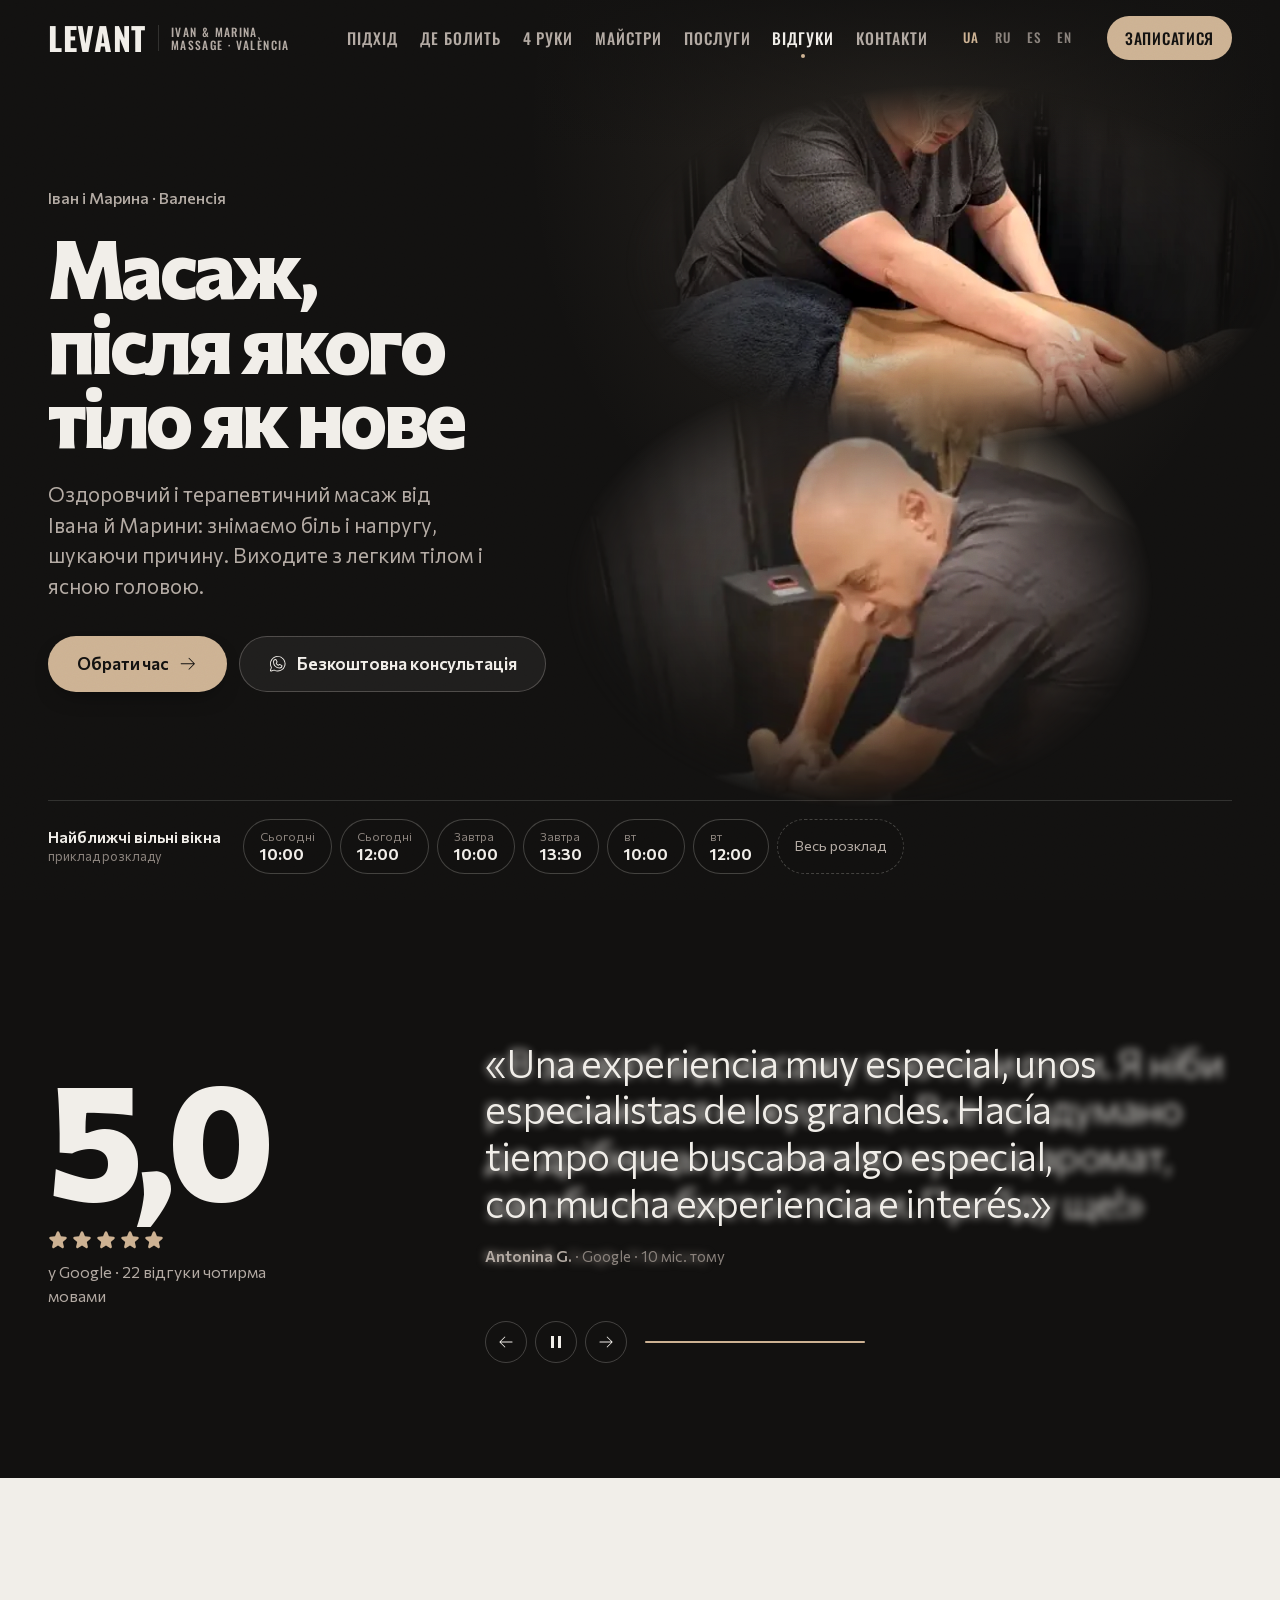
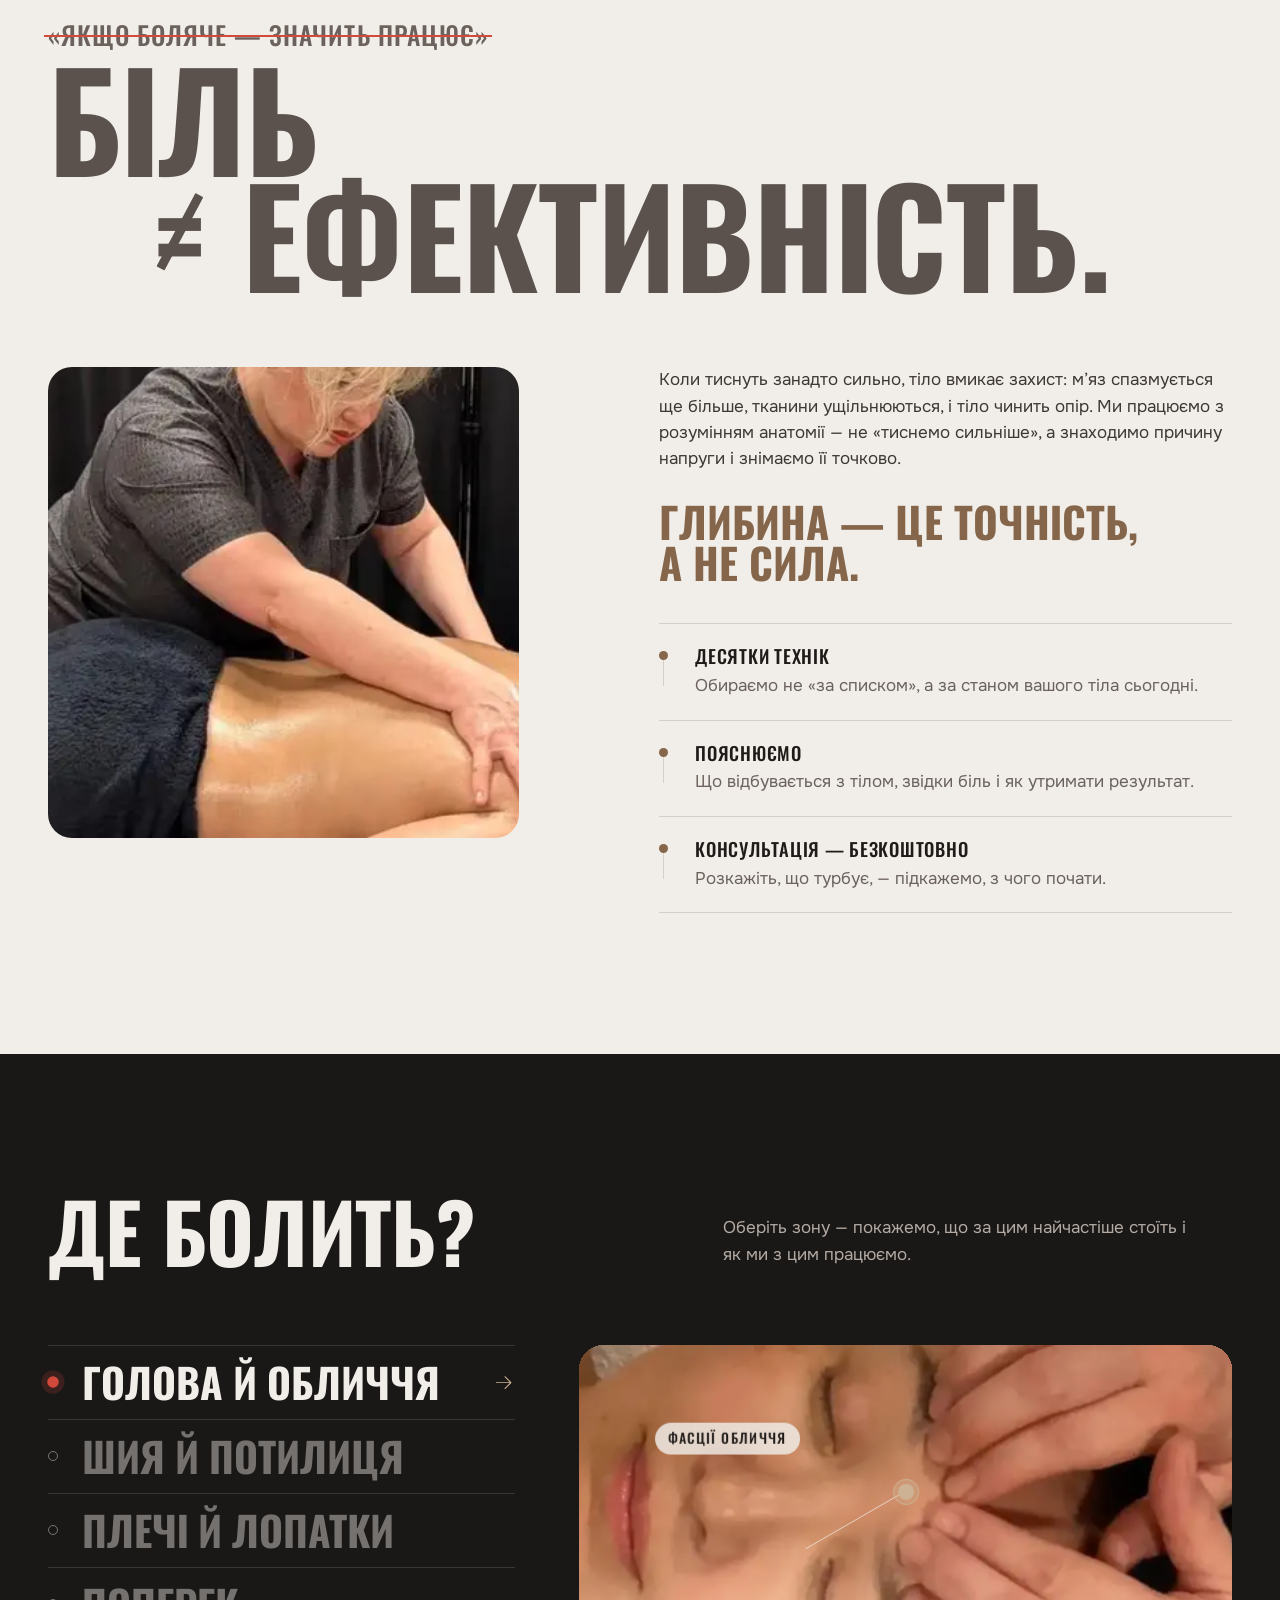
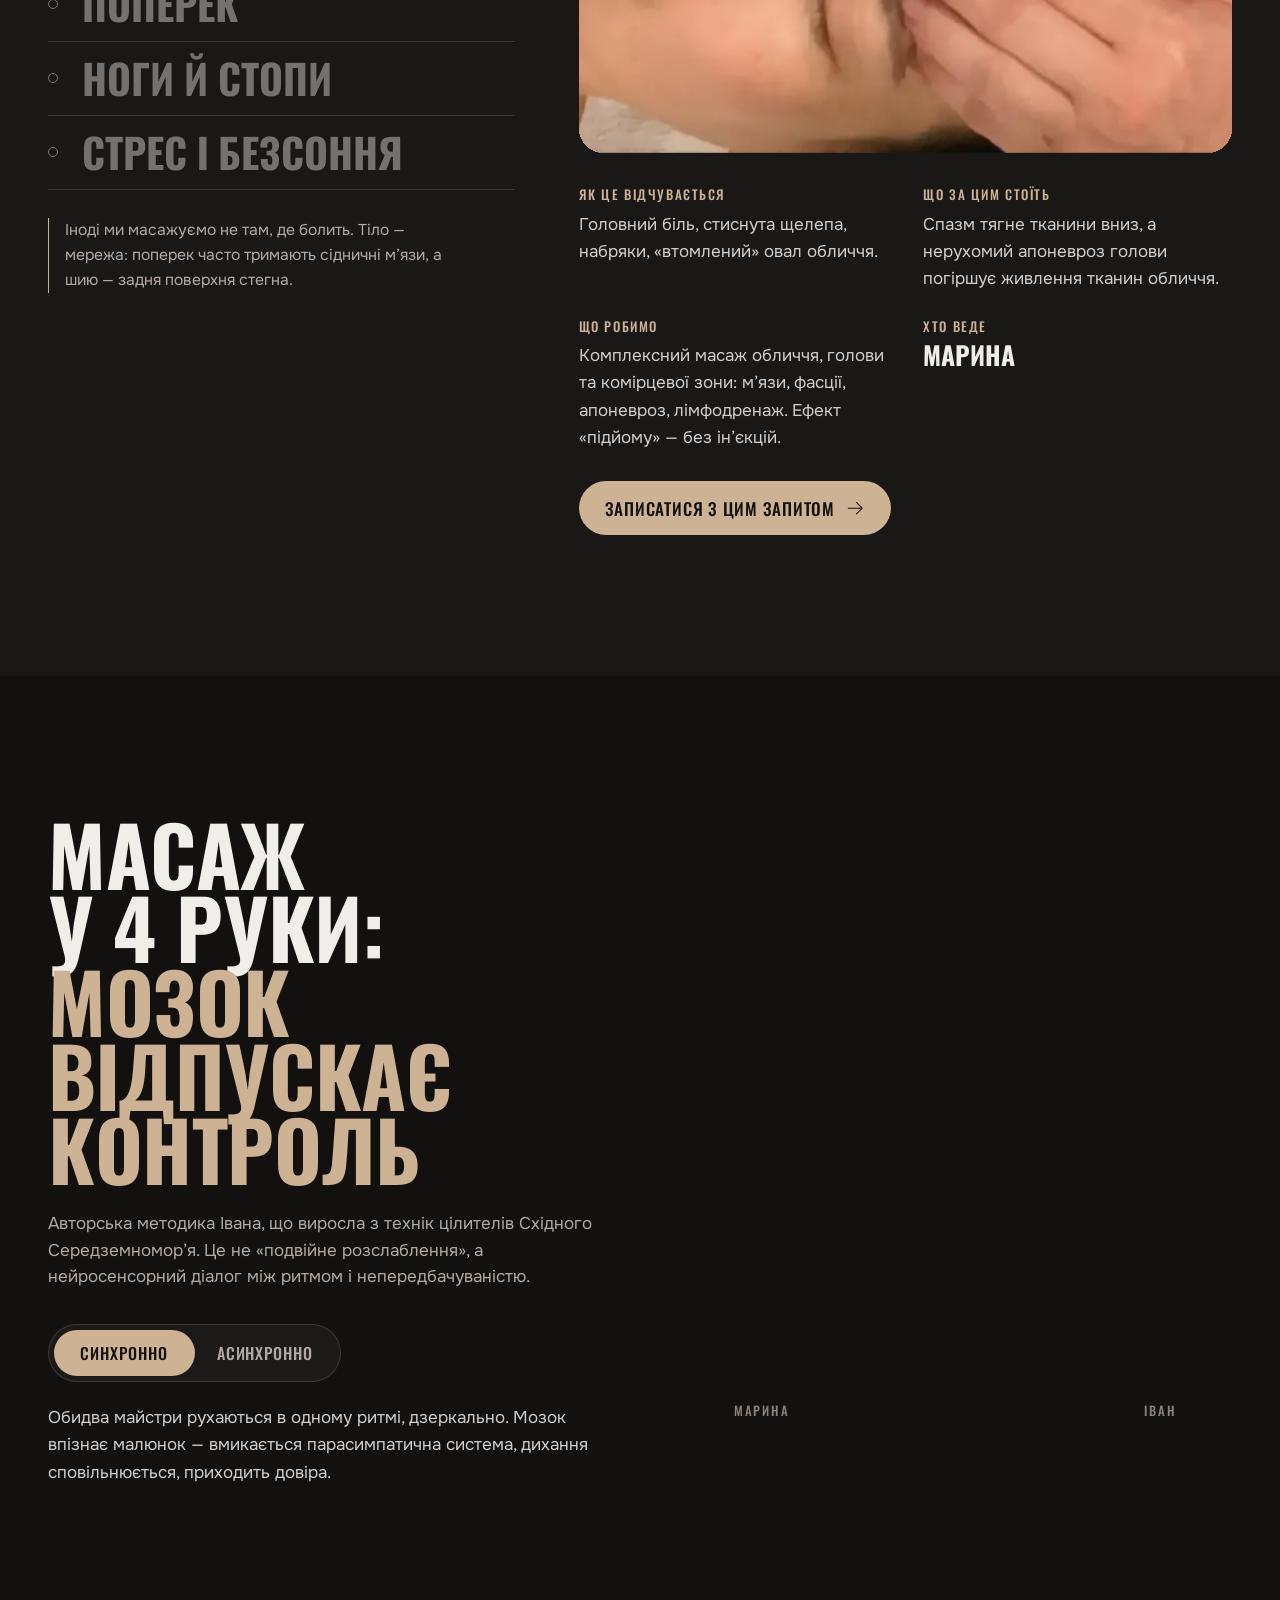
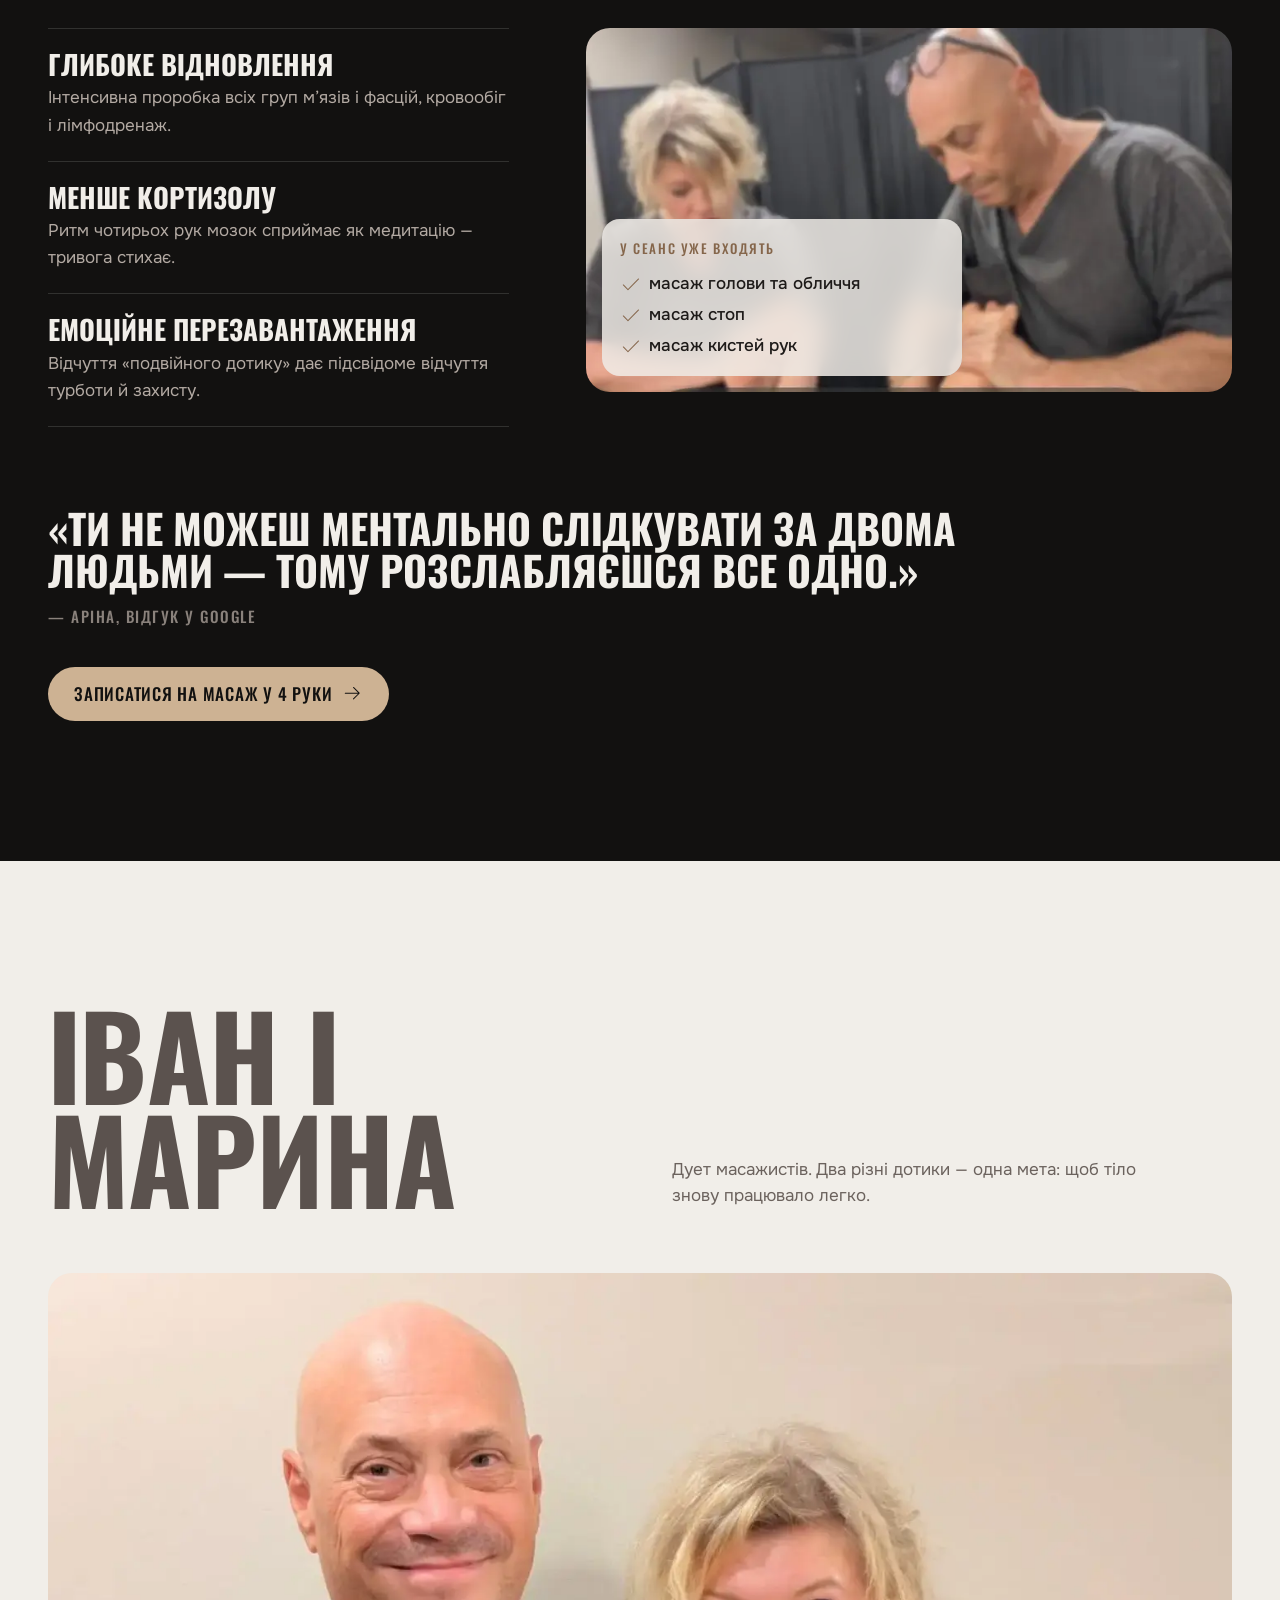
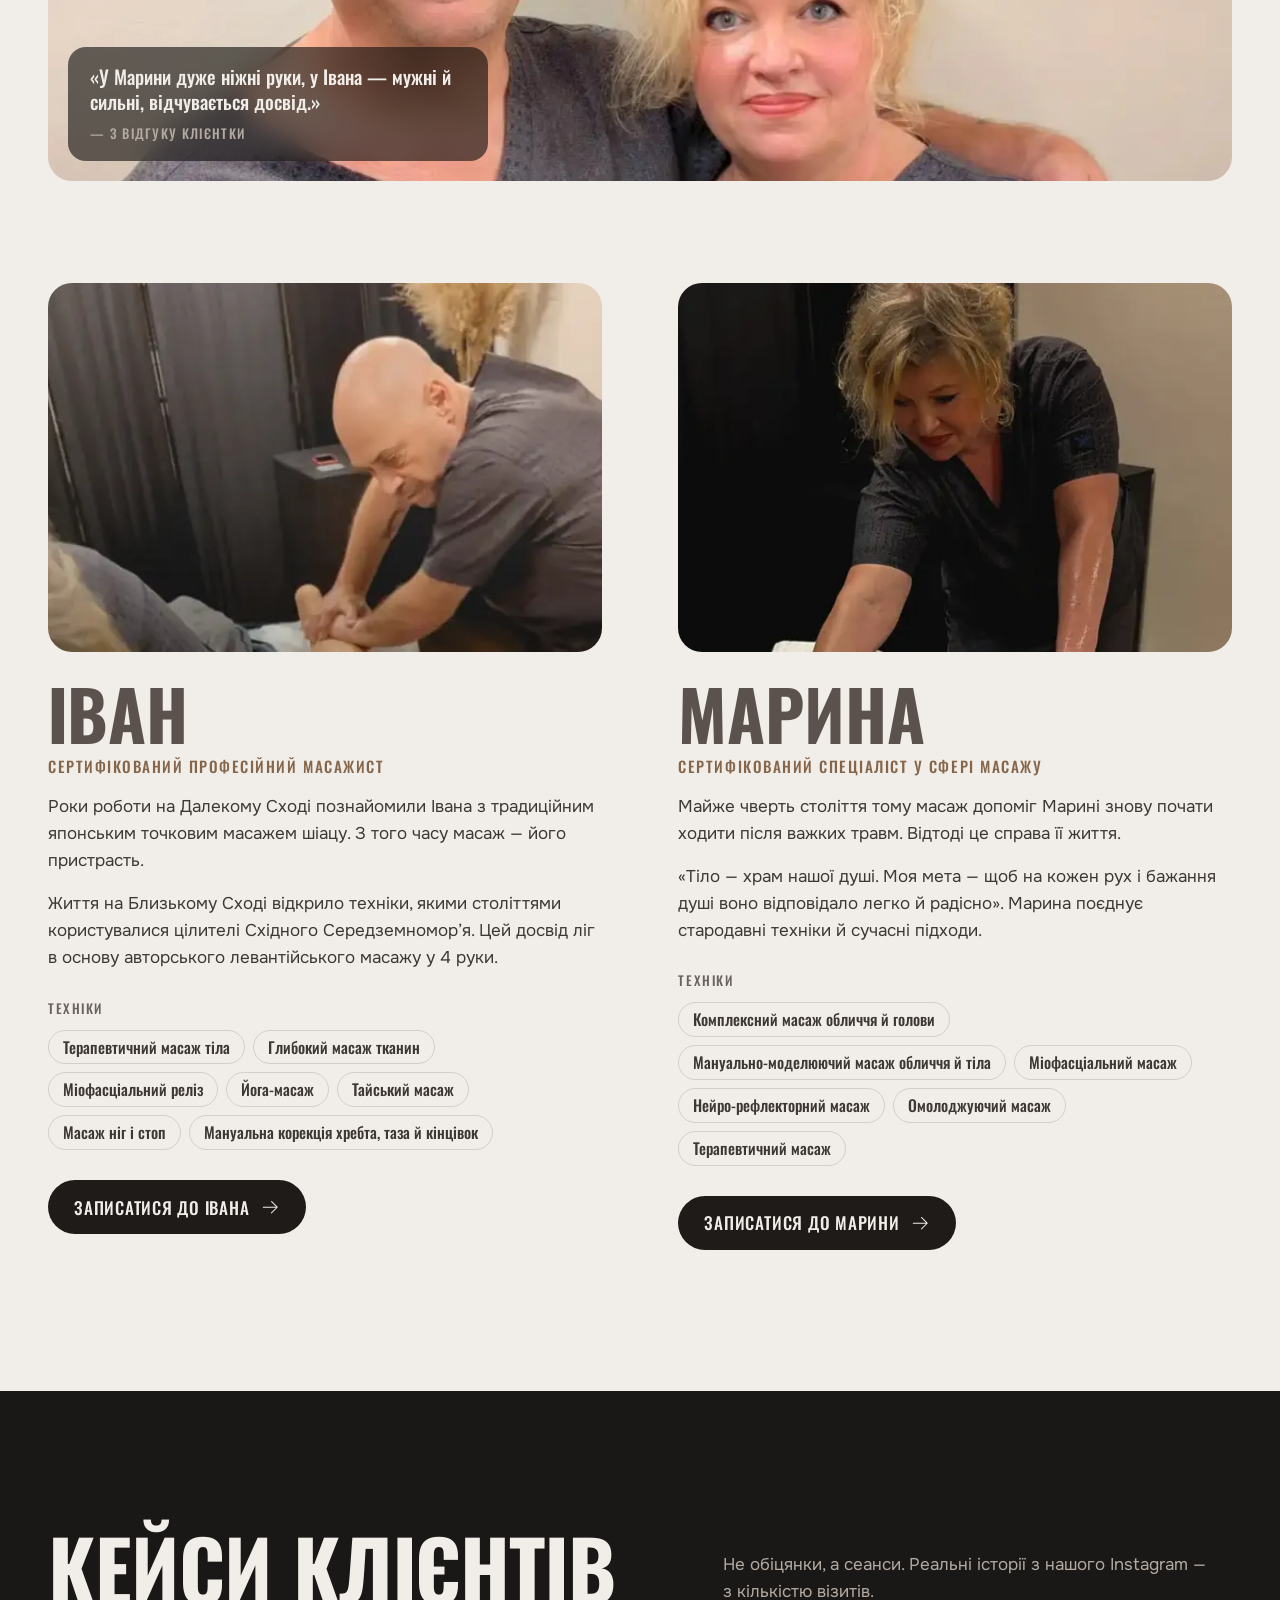
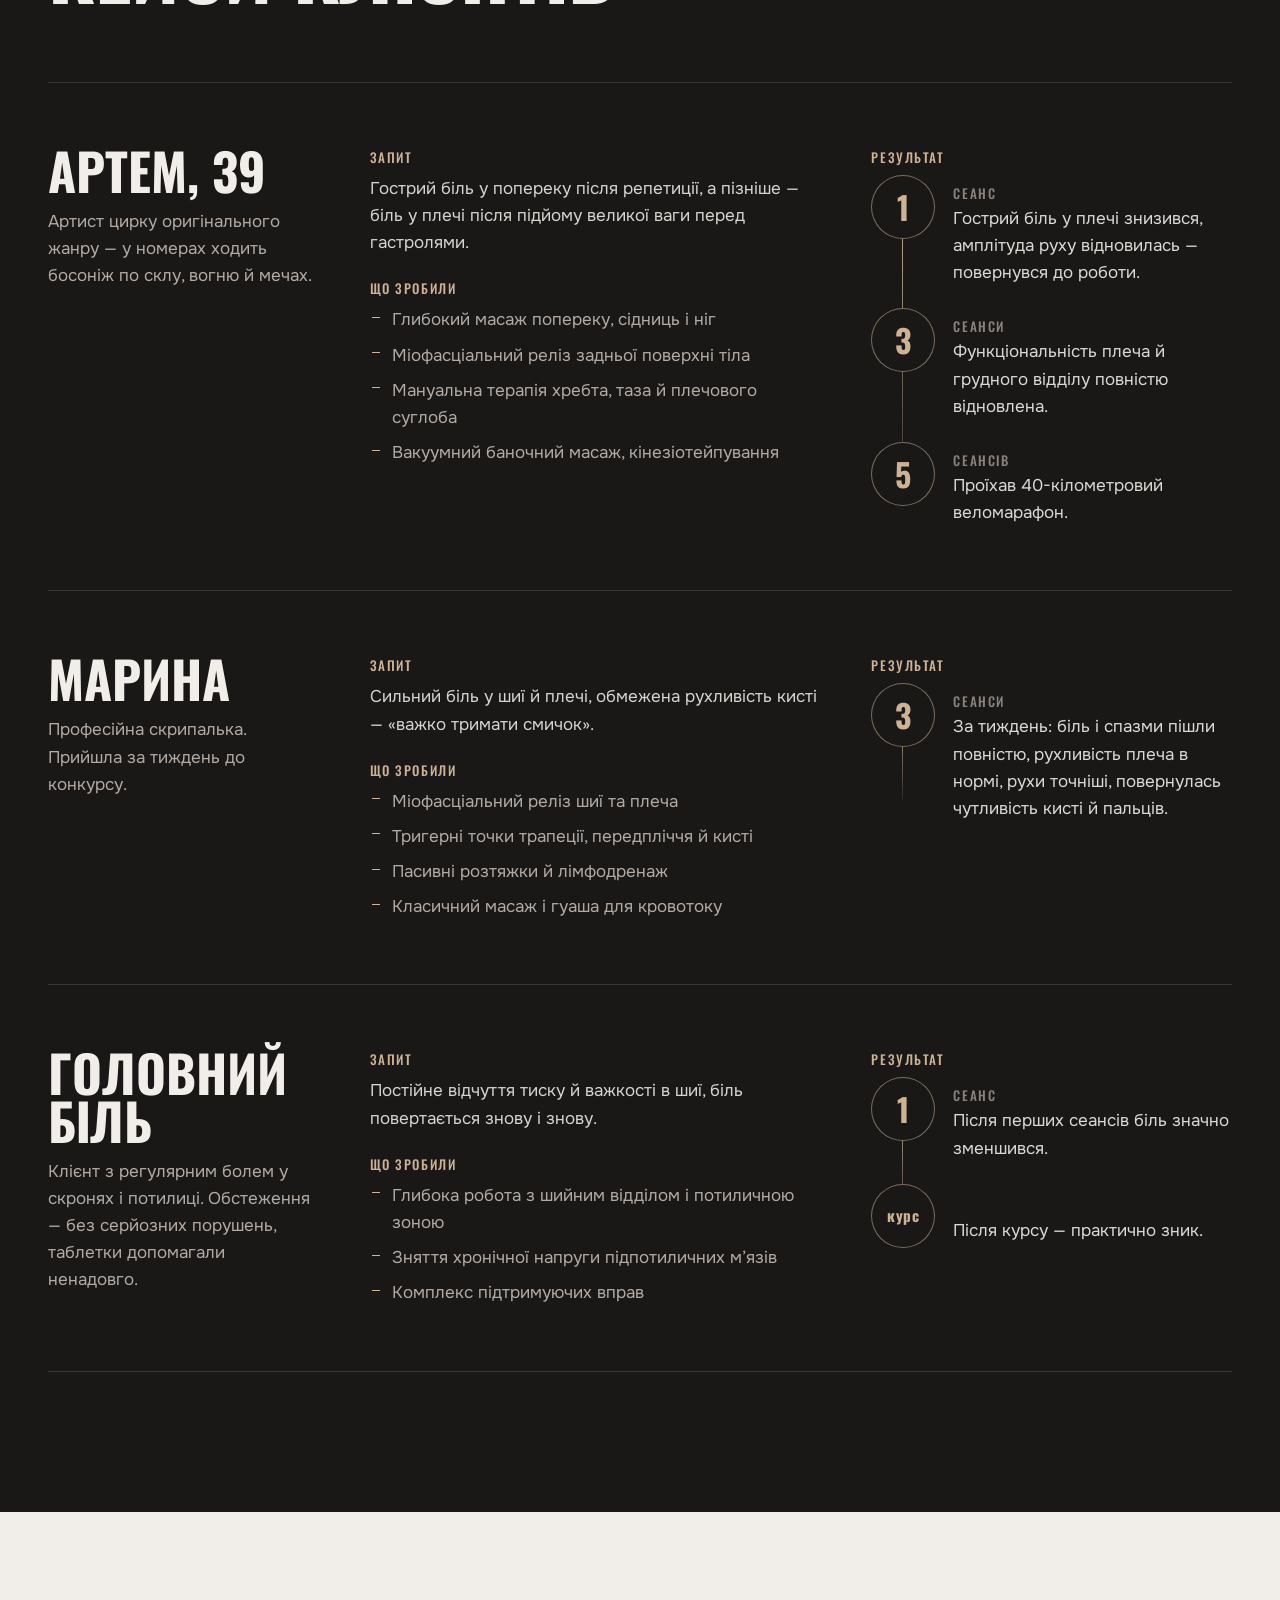
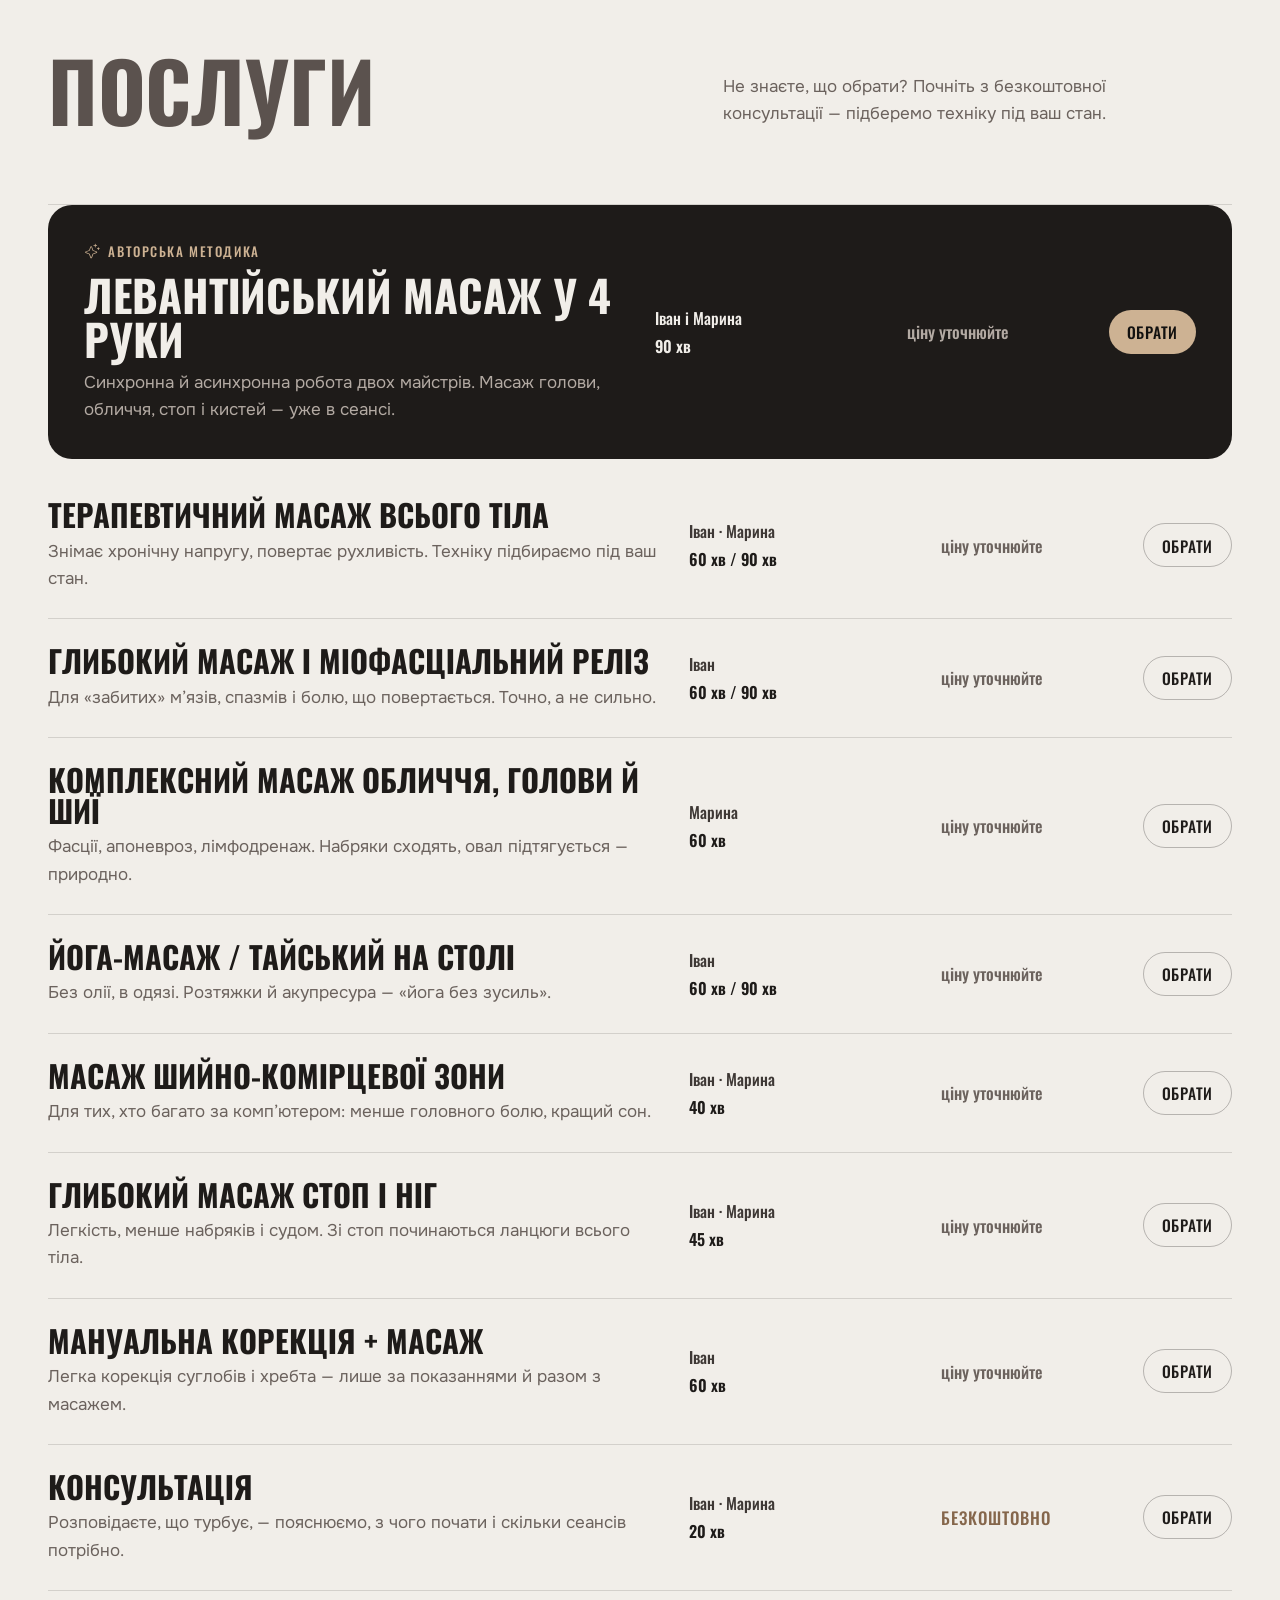
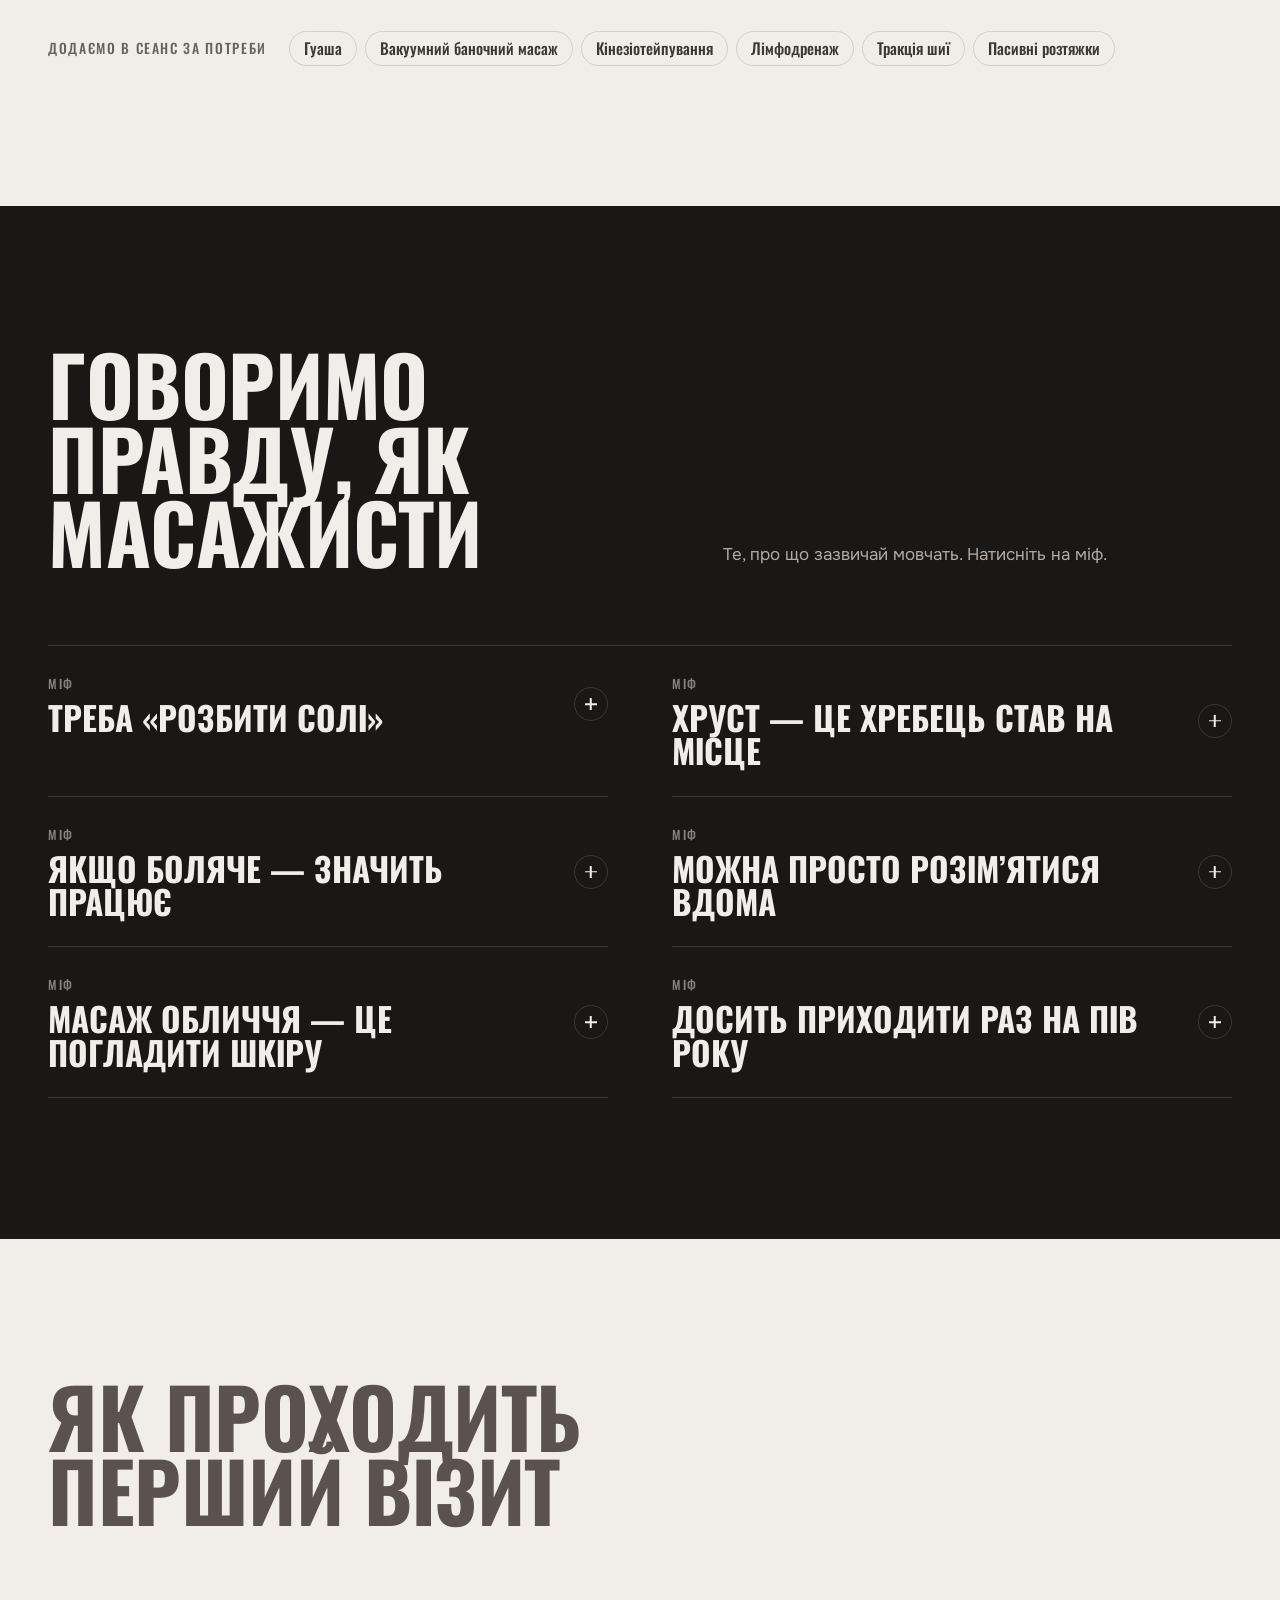
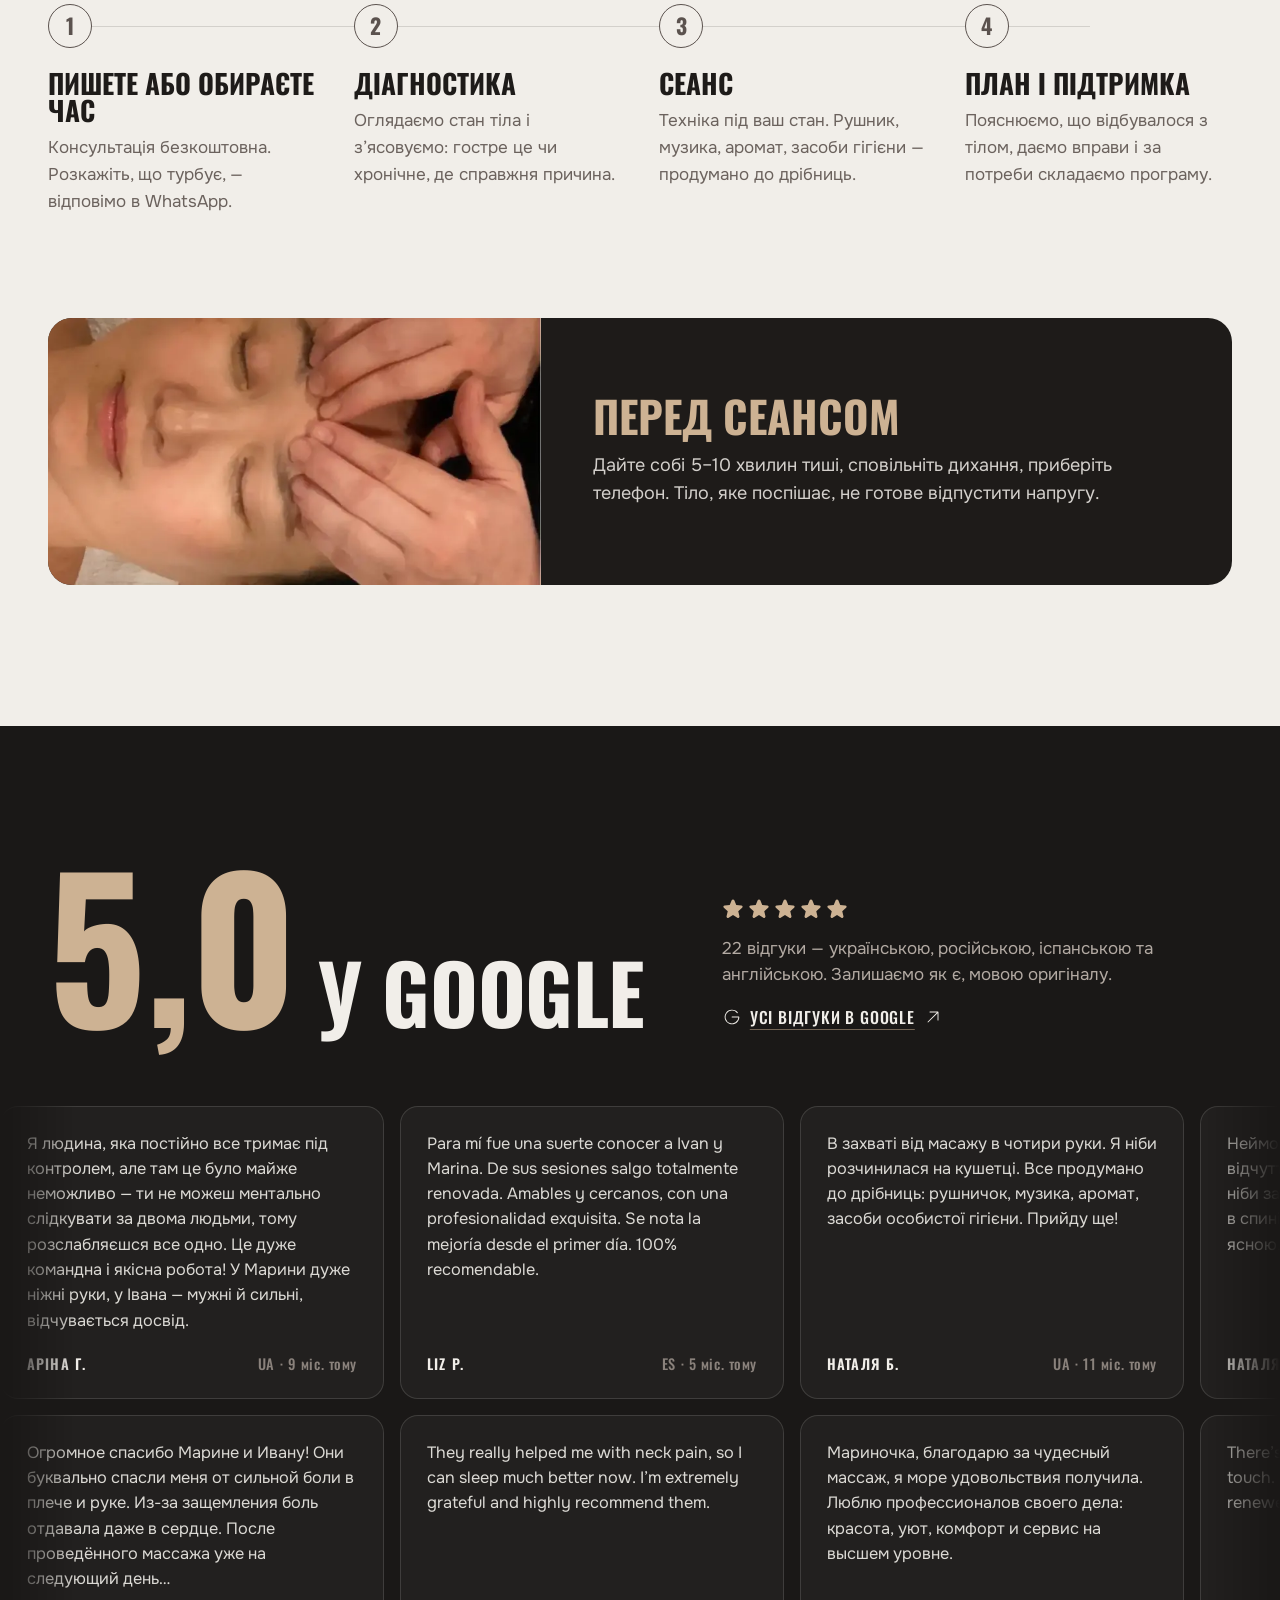
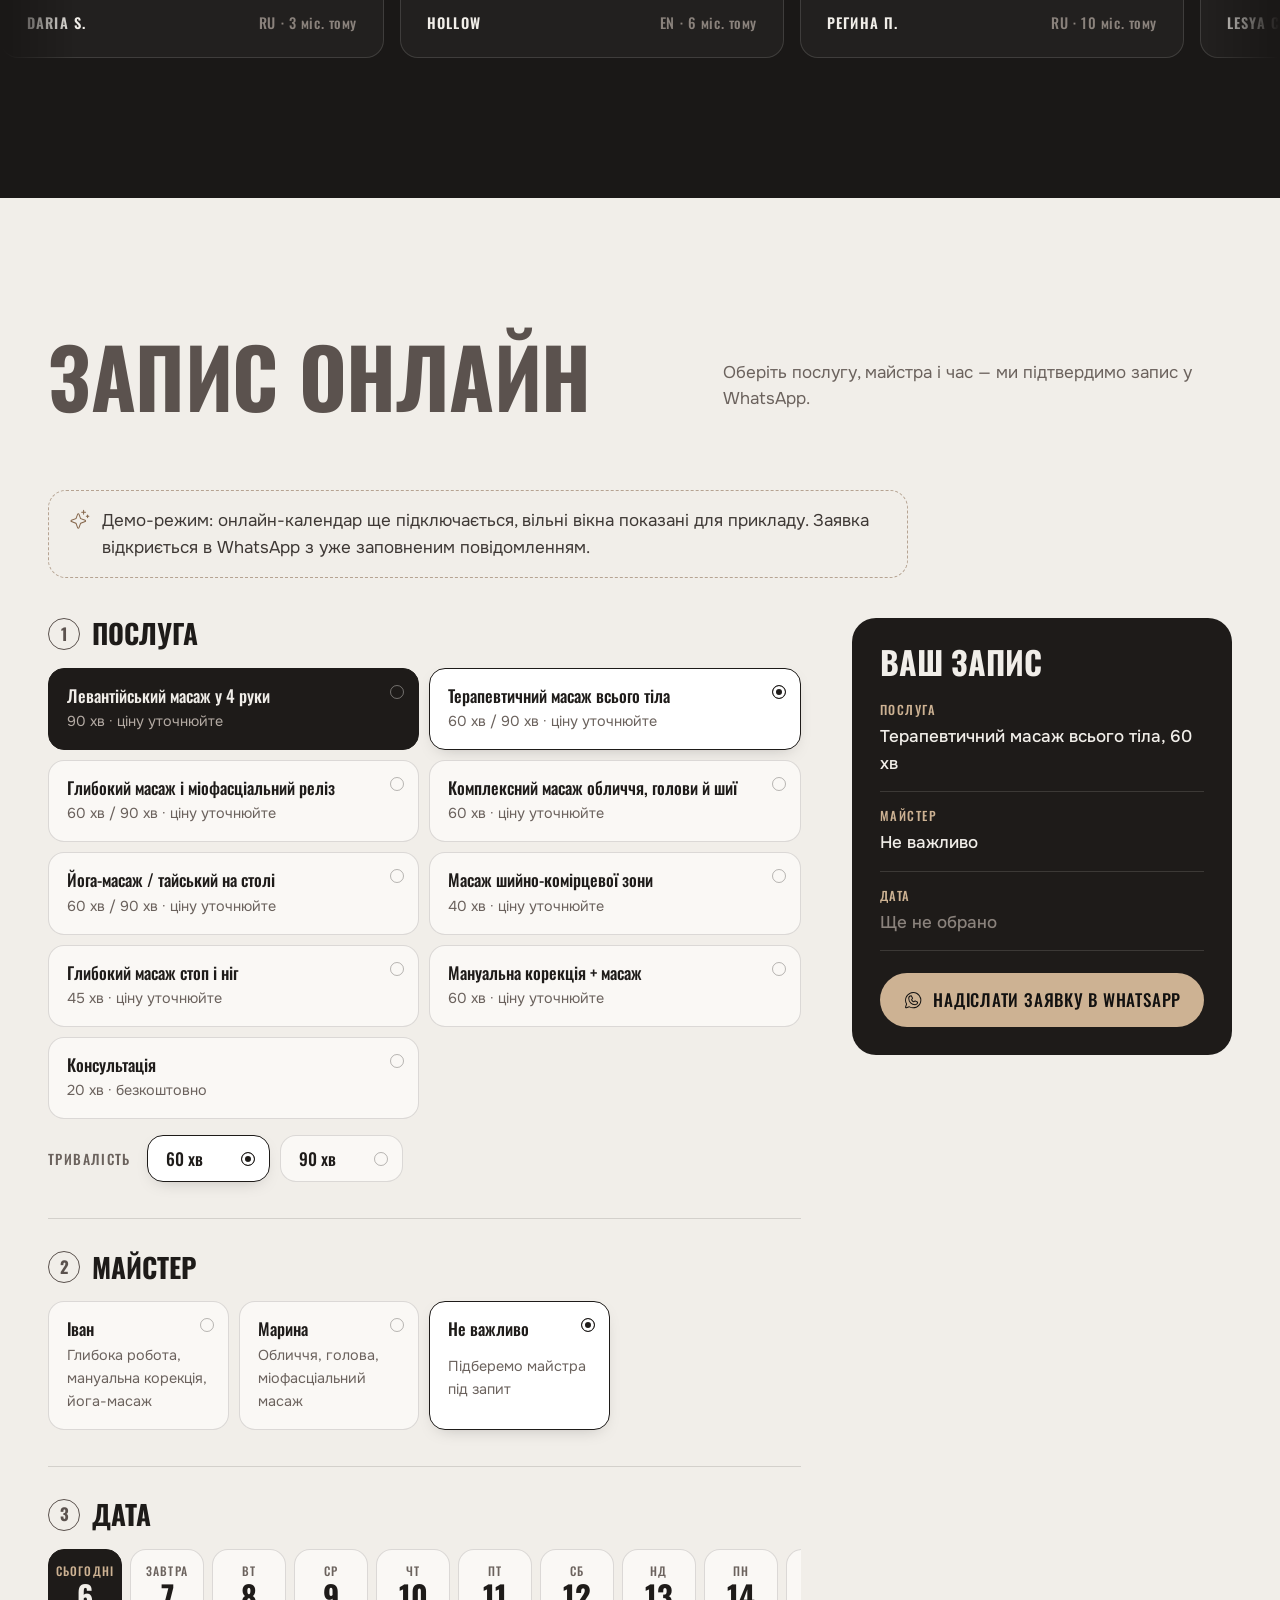
==== commit d358b3c1: "Main: v2-style hero and 5,0 block with rotating reviews; wellness headline - Hero: duo in two pools " ====
--- a/index.html
+++ b/index.html
@@ -3,8 +3,8 @@
 <head>
 <meta charset="utf-8">
 <meta name="viewport" content="width=device-width, initial-scale=1, viewport-fit=cover">
-<title>Levant Massage — Іван і Марина | Масаж у Валенсії, масаж у 4 руки</title>
-<meta name="description" content="Терапевтичний, глибокий і авторський левантійський масаж у 4 руки у Валенсії. Працюємо з причиною болю, а не з симптомом. Google 5,0 · 22 відгуки. Щодня 10:00–20:00, метро Av. del Cid.">
+<title>Оздоровчий масаж у Валенсії · Іван і Марина · Levant Massage</title>
+<meta name="description" content="Оздоровчий і терапевтичний масаж у Валенсії: знімаємо біль у шиї, спині, голові, шукаючи причину. Після сеансу тіло легке, а голова ясна. Google 5,0 · 22 відгуки. Щодня 10:00-20:00, метро Av. del Cid.">
 <meta name="theme-color" content="#121110">
 <script>document.documentElement.classList.add('js')</script>
 <link rel="canonical" href="https://ivan-marina-levant.example/">
@@ -14,13 +14,14 @@
 <link rel="alternate" hreflang="en" href="https://ivan-marina-levant.example/en/">
 <link rel="alternate" hreflang="x-default" href="https://ivan-marina-levant.example/">
 <meta property="og:type" content="website">
-<meta property="og:title" content="Levant Massage — Іван і Марина | Масаж у Валенсії, масаж у 4 руки">
-<meta property="og:description" content="Терапевтичний, глибокий і авторський левантійський масаж у 4 руки у Валенсії. Працюємо з причиною болю, а не з симптомом. Google 5,0 · 22 відгуки. Щодня 10:00–20:00, метро Av. del Cid.">
+<meta property="og:title" content="Оздоровчий масаж у Валенсії · Іван і Марина · Levant Massage">
+<meta property="og:description" content="Оздоровчий і терапевтичний масаж у Валенсії: знімаємо біль у шиї, спині, голові, шукаючи причину. Після сеансу тіло легке, а голова ясна. Google 5,0 · 22 відгуки. Щодня 10:00-20:00, метро Av. del Cid.">
 <meta property="og:image" content="https://ivan-marina-levant.example/assets/img/duo.webp">
 <meta property="og:locale" content="uk_UA">
 <link rel="icon" href="./assets/img/favicon.svg" type="image/svg+xml">
 <link rel="preload" href="./assets/fonts/oswald-cyrillic-wght-normal.woff2" as="font" type="font/woff2" crossorigin>
-<link rel="preload" href="./assets/img/tattoo-hands.webp" as="image" imagesrcset="./assets/img/tattoo-hands-sm.webp 760w, ./assets/img/tattoo-hands.webp 1440w" imagesizes="(min-width: 960px) 90vw, 220vw">
+<link rel="preload" href="./assets/fonts/commissioner-cyrillic.woff2" as="font" type="font/woff2" crossorigin>
+<link rel="preload" href="./assets/img/marina-back.webp" as="image" imagesrcset="./assets/img/marina-back-sm.webp 760w, ./assets/img/marina-back.webp 1440w" imagesizes="(min-width: 960px) 52vw, 100vw">
 <link rel="stylesheet" href="./assets/css/style.css">
 <script type="application/ld+json">{"@context":"https://schema.org","@type":"HealthAndBeautyBusiness","name":"Levant Massage by Marina & Ivan","image":"https://ivan-marina-levant.example/assets/img/duo.webp","url":"https://ivan-marina-levant.example/","telephone":"+34 613 296 874","address":{"@type":"PostalAddress","streetAddress":"Carrer de Molina de Segura, 2","addressLocality":"València","postalCode":"46018","addressRegion":"Valencia","addressCountry":"ES"},"geo":{"@type":"GeoCoordinates","latitude":39.4698,"longitude":-0.3986},"openingHoursSpecification":[{"@type":"OpeningHoursSpecification","dayOfWeek":["Monday","Tuesday","Wednesday","Thursday","Friday","Saturday","Sunday"],"opens":"10:00","closes":"20:00"}],"sameAs":["https://www.instagram.com/ivan.marina.levant/"],"employee":[{"@type":"Person","name":"Ivan"},{"@type":"Person","name":"Marina"}]}</script>
 </head>
@@ -65,37 +66,91 @@
 <main id="main">
 
 <!-- HERO -->
-<section class="hero" aria-labelledby="hero-title">
-  <div class="wrap hero__in">
-    <div class="hero__copy">
-      <h1 class="hero__title" id="hero-title">
-        <span class="line" style="--d:0"><span>4 руки.</span></span><span class="line" style="--d:1"><span>Два розуми.</span></span><span class="line" style="--d:2"><span>Одна нервова система.</span></span>
-      </h1>
-      <p class="hero__lead">Авторський левантійський масаж у 4 руки, терапевтичний масаж і глибока робота з обличчям у Валенсії. Іван і Марина знаходять причину напруги — і прибирають її точно, без зайвої сили.</p>
-      <div class="hero__actions">
-        <a class="btn btn--sand" href="#booking" data-book><svg class="i" aria-hidden="true" focusable="false" xmlns="http://www.w3.org/2000/svg" viewBox="0 0 256 256" fill="currentColor"><path d="M208,34H182V24a6,6,0,0,0-12,0V34H86V24a6,6,0,0,0-12,0V34H48A14,14,0,0,0,34,48V208a14,14,0,0,0,14,14H208a14,14,0,0,0,14-14V48A14,14,0,0,0,208,34ZM48,46H74V56a6,6,0,0,0,12,0V46h84V56a6,6,0,0,0,12,0V46h26a2,2,0,0,1,2,2V82H46V48A2,2,0,0,1,48,46ZM208,210H48a2,2,0,0,1-2-2V94H210V208A2,2,0,0,1,208,210Z"/></svg><span>Обрати час</span></a>
-        <a class="btn btn--ghost" href="https://wa.me/34613296874?text=%D0%92%D1%96%D1%82%D0%B0%D1%8E!%20%D0%A5%D0%BE%D1%87%D1%83%20%D0%B7%D0%B0%D0%BF%D0%B8%D1%81%D0%B0%D1%82%D0%B8%D1%81%D1%8F%20%D0%BD%D0%B0%20%D0%BC%D0%B0%D1%81%D0%B0%D0%B6." target="_blank" rel="noopener"><svg class="i" aria-hidden="true" focusable="false" xmlns="http://www.w3.org/2000/svg" viewBox="0 0 256 256" fill="currentColor"><path d="M186.68,146.63l-32-16a6,6,0,0,0-6,.38L133,141.46A42.49,42.49,0,0,1,114.54,123L125,107.33a6,6,0,0,0,.38-6l-16-32A6,6,0,0,0,104,66a38,38,0,0,0-38,38,86.1,86.1,0,0,0,86,86,38,38,0,0,0,38-38A6,6,0,0,0,186.68,146.63ZM152,178a74.09,74.09,0,0,1-74-74,26,26,0,0,1,22.42-25.75l12.66,25.32-10.39,15.58a6,6,0,0,0-.54,5.63,54.43,54.43,0,0,0,29.07,29.07,6,6,0,0,0,5.63-.54l15.58-10.39,25.32,12.66A26,26,0,0,1,152,178ZM128,26A102,102,0,0,0,38.35,176.69L26.73,211.56a14,14,0,0,0,17.71,17.71l34.87-11.62A102,102,0,1,0,128,26Zm0,192a90,90,0,0,1-45.06-12.08,6.09,6.09,0,0,0-3-.81,6.2,6.2,0,0,0-1.9.31L40.65,217.88a2,2,0,0,1-2.53-2.53L50.58,178a6,6,0,0,0-.5-4.91A90,90,0,1,1,128,218Z"/></svg><span>Безкоштовна консультація</span></a>
-      </div>
-      <div class="slots" data-hero-slots data-more="Весь розклад">
-        <div class="slots__head">
-          <span>Найближчі вільні вікна</span><em class="demo-tag">демо</em>
-        </div>
-        <div class="slots__list" data-slots-list></div>
-      </div>
-      <ul class="hero__facts">
-        <li><a href="#reviews" class="rating"><svg class="i i--star" aria-hidden="true" focusable="false" xmlns="http://www.w3.org/2000/svg" viewBox="0 0 256 256" fill="currentColor"><path d="M234.29,114.85l-45,38.83L203,211.75a16.4,16.4,0,0,1-24.5,17.82L128,198.49,77.47,229.57A16.4,16.4,0,0,1,53,211.75l13.76-58.07-45-38.83A16.46,16.46,0,0,1,31.08,86l59-4.76,22.76-55.08a16.36,16.36,0,0,1,30.27,0l22.75,55.08,59,4.76a16.46,16.46,0,0,1,9.37,28.86Z"/></svg><strong>5,0</strong><span>22 відгуки в Google</span></a></li>
-        <li><svg class="i" aria-hidden="true" focusable="false" xmlns="http://www.w3.org/2000/svg" viewBox="0 0 256 256" fill="currentColor"><path d="M184,26H72A30,30,0,0,0,42,56V184a30,30,0,0,0,30,30H84L67.2,236.4a6,6,0,1,0,9.6,7.2L99,214h58l22.2,29.6a6,6,0,0,0,9.6-7.2L172,214h12a30,30,0,0,0,30-30V56A30,30,0,0,0,184,26ZM54,122V78h68v44Zm80-44h68v44H134ZM72,38H184a18,18,0,0,1,18,18V66H54V56A18,18,0,0,1,72,38ZM184,202H72a18,18,0,0,1-18-18V134H202v50A18,18,0,0,1,184,202Zm-2-30a10,10,0,1,1-10-10A10,10,0,0,1,182,172Zm-88,0a10,10,0,1,1-10-10A10,10,0,0,1,94,172Z"/></svg><span>Валенсія · метро Av. del Cid</span></li>
-        <li><svg class="i" aria-hidden="true" focusable="false" xmlns="http://www.w3.org/2000/svg" viewBox="0 0 256 256" fill="currentColor"><path d="M128,26A102,102,0,1,0,230,128,102.12,102.12,0,0,0,128,26Zm0,192a90,90,0,1,1,90-90A90.1,90.1,0,0,1,128,218Zm62-90a6,6,0,0,1-6,6H128a6,6,0,0,1-6-6V72a6,6,0,0,1,12,0v50h50A6,6,0,0,1,190,128Z"/></svg><span>Щодня 10:00–20:00</span></li>
-      </ul>
-    </div>
-    <figure class="hero__media">
-      <div class="cover" style="--ar:2.057142857142857">
-        <img class="hero__img" src="./assets/img/tattoo-hands.webp" srcset="./assets/img/tattoo-hands-sm.webp 760w, ./assets/img/tattoo-hands.webp 1440w" sizes="(min-width: 960px) 90vw, 220vw" alt="Іван і Марина: Левантійський масаж у 4 руки" width="1440" height="700" fetchpriority="high" decoding="async">
-        <span class="tag-dot tag-dot--m" style="--x:50%;--y:30%" aria-hidden="true"><i></i><b>Марина</b></span>
-        <span class="tag-dot tag-dot--i" style="--x:41%;--y:70%" aria-hidden="true"><i></i><b>Іван</b></span>
-      </div>
-      <figcaption class="hero__plaque"><span>Авторська методика</span><strong>Левантійський масаж у 4 руки</strong></figcaption>
-    </figure>
+<section class="hero hero2" aria-labelledby="hero-title">
+  <div class="hero2__stage">
+    <figure class="hero2__shot hero2__shot--a"><img class="hero2__img" src="./assets/img/marina-back.webp" srcset="./assets/img/marina-back-sm.webp 760w, ./assets/img/marina-back.webp 1440w" sizes="(min-width: 960px) 52vw, 100vw" alt="Марина робить масаж спини клієнту в студії з чорними шторами" width="1440" height="640" fetchpriority="high" decoding="async"></figure>
+    <figure class="hero2__shot hero2__shot--b"><img class="hero2__img" src="./assets/img/ivan-studio.webp" srcset="./assets/img/ivan-studio-sm.webp 760w, ./assets/img/ivan-studio.webp 1440w" sizes="(min-width: 960px) 46vw, 1px" alt="Іван працює з ногою клієнтки на масажному столі" width="1440" height="640" loading="lazy" decoding="async"></figure>
+  </div>
+  <div class="hero2__copy">
+    <p class="hero2__credit">Іван і Марина · Валенсія</p>
+    <h1 class="hero2__title" id="hero-title">Масаж, після якого тіло як нове</h1>
+    <p class="hero2__sub">Оздоровчий і терапевтичний масаж від Івана й Марини: знімаємо біль і напругу, шукаючи причину. Виходите з легким тілом і ясною головою.</p>
+    <div class="hero2__actions">
+      <a class="btn2 btn2--sand" href="#booking" data-book><span>Обрати час</span><svg class="i" aria-hidden="true" focusable="false" xmlns="http://www.w3.org/2000/svg" viewBox="0 0 256 256" fill="currentColor"><path d="M220.24,132.24l-72,72a6,6,0,0,1-8.48-8.48L201.51,134H40a6,6,0,0,1,0-12H201.51L139.76,60.24a6,6,0,0,1,8.48-8.48l72,72A6,6,0,0,1,220.24,132.24Z"/></svg></a>
+      <a class="btn2 btn2--ghost" href="https://wa.me/34613296874?text=%D0%92%D1%96%D1%82%D0%B0%D1%8E!%20%D0%A5%D0%BE%D1%87%D1%83%20%D0%B7%D0%B0%D0%BF%D0%B8%D1%81%D0%B0%D1%82%D0%B8%D1%81%D1%8F%20%D0%BD%D0%B0%20%D0%BC%D0%B0%D1%81%D0%B0%D0%B6." target="_blank" rel="noopener"><svg class="i" aria-hidden="true" focusable="false" xmlns="http://www.w3.org/2000/svg" viewBox="0 0 256 256" fill="currentColor"><path d="M186.68,146.63l-32-16a6,6,0,0,0-6,.38L133,141.46A42.49,42.49,0,0,1,114.54,123L125,107.33a6,6,0,0,0,.38-6l-16-32A6,6,0,0,0,104,66a38,38,0,0,0-38,38,86.1,86.1,0,0,0,86,86,38,38,0,0,0,38-38A6,6,0,0,0,186.68,146.63ZM152,178a74.09,74.09,0,0,1-74-74,26,26,0,0,1,22.42-25.75l12.66,25.32-10.39,15.58a6,6,0,0,0-.54,5.63,54.43,54.43,0,0,0,29.07,29.07,6,6,0,0,0,5.63-.54l15.58-10.39,25.32,12.66A26,26,0,0,1,152,178ZM128,26A102,102,0,0,0,38.35,176.69L26.73,211.56a14,14,0,0,0,17.71,17.71l34.87-11.62A102,102,0,1,0,128,26Zm0,192a90,90,0,0,1-45.06-12.08,6.09,6.09,0,0,0-3-.81,6.2,6.2,0,0,0-1.9.31L40.65,217.88a2,2,0,0,1-2.53-2.53L50.58,178a6,6,0,0,0-.5-4.91A90,90,0,1,1,128,218Z"/></svg><span>Безкоштовна консультація</span></a>
+    </div>
+  </div>
+  <div class="showtimes" data-hero-slots data-more="Весь розклад">
+    <p class="showtimes__title">Найближчі вільні вікна<span>приклад розкладу</span></p>
+    <div class="showtimes__list" data-slots-list aria-live="polite"></div>
+  </div>
+</section>
+
+<!-- PRESS: rating + rotating reviews -->
+<section class="press" aria-label="5,0 у Google">
+  <div class="press__score">
+    <p class="press__num">5,0</p>
+    <p class="press__stars" aria-label="5/5"><svg class="i press__star" aria-hidden="true" focusable="false" xmlns="http://www.w3.org/2000/svg" viewBox="0 0 256 256" fill="currentColor"><path d="M234.29,114.85l-45,38.83L203,211.75a16.4,16.4,0,0,1-24.5,17.82L128,198.49,77.47,229.57A16.4,16.4,0,0,1,53,211.75l13.76-58.07-45-38.83A16.46,16.46,0,0,1,31.08,86l59-4.76,22.76-55.08a16.36,16.36,0,0,1,30.27,0l22.75,55.08,59,4.76a16.46,16.46,0,0,1,9.37,28.86Z"/></svg><svg class="i press__star" aria-hidden="true" focusable="false" xmlns="http://www.w3.org/2000/svg" viewBox="0 0 256 256" fill="currentColor"><path d="M234.29,114.85l-45,38.83L203,211.75a16.4,16.4,0,0,1-24.5,17.82L128,198.49,77.47,229.57A16.4,16.4,0,0,1,53,211.75l13.76-58.07-45-38.83A16.46,16.46,0,0,1,31.08,86l59-4.76,22.76-55.08a16.36,16.36,0,0,1,30.27,0l22.75,55.08,59,4.76a16.46,16.46,0,0,1,9.37,28.86Z"/></svg><svg class="i press__star" aria-hidden="true" focusable="false" xmlns="http://www.w3.org/2000/svg" viewBox="0 0 256 256" fill="currentColor"><path d="M234.29,114.85l-45,38.83L203,211.75a16.4,16.4,0,0,1-24.5,17.82L128,198.49,77.47,229.57A16.4,16.4,0,0,1,53,211.75l13.76-58.07-45-38.83A16.46,16.46,0,0,1,31.08,86l59-4.76,22.76-55.08a16.36,16.36,0,0,1,30.27,0l22.75,55.08,59,4.76a16.46,16.46,0,0,1,9.37,28.86Z"/></svg><svg class="i press__star" aria-hidden="true" focusable="false" xmlns="http://www.w3.org/2000/svg" viewBox="0 0 256 256" fill="currentColor"><path d="M234.29,114.85l-45,38.83L203,211.75a16.4,16.4,0,0,1-24.5,17.82L128,198.49,77.47,229.57A16.4,16.4,0,0,1,53,211.75l13.76-58.07-45-38.83A16.46,16.46,0,0,1,31.08,86l59-4.76,22.76-55.08a16.36,16.36,0,0,1,30.27,0l22.75,55.08,59,4.76a16.46,16.46,0,0,1,9.37,28.86Z"/></svg><svg class="i press__star" aria-hidden="true" focusable="false" xmlns="http://www.w3.org/2000/svg" viewBox="0 0 256 256" fill="currentColor"><path d="M234.29,114.85l-45,38.83L203,211.75a16.4,16.4,0,0,1-24.5,17.82L128,198.49,77.47,229.57A16.4,16.4,0,0,1,53,211.75l13.76-58.07-45-38.83A16.46,16.46,0,0,1,31.08,86l59-4.76,22.76-55.08a16.36,16.36,0,0,1,30.27,0l22.75,55.08,59,4.76a16.46,16.46,0,0,1,9.37,28.86Z"/></svg></p>
+    <p class="press__label">у Google · 22 відгуки чотирма мовами</p>
+  </div>
+  <div class="press__quotes" data-quotes>
+    <div class="press__stack" aria-live="off" data-quotes-stack>
+      <figure class="press__q is-long is-on" lang="uk" data-q>
+        <blockquote><p>«В мене фізична праця, і навантаження йде саме на спину. Після Марининих чудових рук на ранок прокинулася, мов нова, і вже два дні після масажу не відчуваю втоми, як раніше.»</p></blockquote>
+        <figcaption><b>Lara B.</b> · Google · 10 міс. тому</figcaption>
+      </figure><figure class="press__q" lang="uk" data-q aria-hidden="true">
+        <blockquote><p>«Неймовірний масаж! Після сеансу відчуття повного перезавантаження — ніби заново народилась. Знялась напруга в спині, тіло стало легким, а голова — ясною.»</p></blockquote>
+        <figcaption><b>Наталя К.</b> · Google · 7 міс. тому</figcaption>
+      </figure><figure class="press__q is-long" lang="uk" data-q aria-hidden="true">
+        <blockquote><p>«Я людина, яка постійно все тримає під контролем, але там це було майже неможливо — ти не можеш ментально слідкувати за двома людьми, тому розслабляєшся все одно. Це дуже командна і якісна робота! У Марини дуже ніжні руки, у Івана — мужні й сильні, відчувається досвід.»</p></blockquote>
+        <figcaption><b>Аріна Г.</b> · Google · 9 міс. тому</figcaption>
+      </figure><figure class="press__q" lang="uk" data-q aria-hidden="true">
+        <blockquote><p>«В захваті від масажу в чотири руки. Я ніби розчинилася на кушетці. Все продумано до дрібниць: рушничок, музика, аромат, засоби особистої гігієни. Прийду ще!»</p></blockquote>
+        <figcaption><b>Наталя Б.</b> · Google · 11 міс. тому</figcaption>
+      </figure><figure class="press__q" lang="uk" data-q aria-hidden="true">
+        <blockquote><p>«Спробував масаж в чотири руки, і це був дійсно вражаючий досвід. Окрім масажу дуже сподобалась атмосфера і підхід до клієнта.»</p></blockquote>
+        <figcaption><b>Dmitry Z.</b> · Google · 10 міс. тому</figcaption>
+      </figure><figure class="press__q" lang="uk" data-q aria-hidden="true">
+        <blockquote><p>«Була на масажі обличчя і декольте. Відчуття якоїсь паралельної реальності поза часом, повний релакс. Дуже приємна атмосфера і дуже делікатна майстер Марина.»</p></blockquote>
+        <figcaption><b>Алла Р.</b> · Google · 10 міс. тому</figcaption>
+      </figure><figure class="press__q" lang="uk" data-q aria-hidden="true">
+        <blockquote><p>«Якщо хочеш розслабитися, підтягнути шкіру обличчя — вам до Марини. Якщо хочете корисного масажу — вам до Івана. Чудова робота масажистів!»</p></blockquote>
+        <figcaption><b>Alina Z.</b> · Google · 10 міс. тому</figcaption>
+      </figure><figure class="press__q is-long" lang="ru" data-q aria-hidden="true">
+        <blockquote><p>«Огромное спасибо Марине и Ивану! Они буквально спасли меня от сильной боли в плече и руке. Из-за защемления боль отдавала даже в сердце. После проведённого массажа уже на следующий день…»</p></blockquote>
+        <figcaption><b>Daria S.</b> · Google · 3 міс. тому</figcaption>
+      </figure><figure class="press__q is-long" lang="es" data-q aria-hidden="true">
+        <blockquote><p>«Para mí fue una suerte conocer a Ivan y Marina. De sus sesiones salgo totalmente renovada. Amables y cercanos, con una profesionalidad exquisita. Se nota la mejoría desde el primer día. 100% recomendable.»</p></blockquote>
+        <figcaption><b>Liz P.</b> · Google · 5 міс. тому</figcaption>
+      </figure><figure class="press__q" lang="en" data-q aria-hidden="true">
+        <blockquote><p>«They really helped me with neck pain, so I can sleep much better now. I’m extremely grateful and highly recommend them.»</p></blockquote>
+        <figcaption><b>Hollow</b> · Google · 6 міс. тому</figcaption>
+      </figure><figure class="press__q" lang="ru" data-q aria-hidden="true">
+        <blockquote><p>«Мариночка, благодарю за чудесный массаж, я море удовольствия получила. Люблю профессионалов своего дела: красота, уют, комфорт и сервис на высшем уровне.»</p></blockquote>
+        <figcaption><b>Регина П.</b> · Google · 10 міс. тому</figcaption>
+      </figure><figure class="press__q" lang="en" data-q aria-hidden="true">
+        <blockquote><p>«There’s something truly special about their touch. I left the studio feeling completely renewed and relaxed. Thank you so much!»</p></blockquote>
+        <figcaption><b>Lesya C.</b> · Google · 6 міс. тому</figcaption>
+      </figure><figure class="press__q" lang="es" data-q aria-hidden="true">
+        <blockquote><p>«Una experiencia muy especial, unos especialistas de los grandes. Hacía tiempo que buscaba algo especial, con mucha experiencia e interés.»</p></blockquote>
+        <figcaption><b>Antonina G.</b> · Google · 10 міс. тому</figcaption>
+      </figure><figure class="press__q" lang="ru" data-q aria-hidden="true">
+        <blockquote><p>«Была на массаже у Марины, очень понравился массаж, обстановка и уютный кабинет. Марина очень дружелюбная и приятная женщина. Рекомендую!»</p></blockquote>
+        <figcaption><b>Vera A.</b> · Google · 2 міс. тому</figcaption>
+      </figure><figure class="press__q" lang="en" data-q aria-hidden="true">
+        <blockquote><p>«Excellent massage! Very relaxing and restorative. Really enjoyed it, highly recommend!»</p></blockquote>
+        <figcaption><b>Svetlana B.</b> · Google · 9 міс. тому</figcaption>
+      </figure><figure class="press__q" lang="ru" data-q aria-hidden="true">
+        <blockquote><p>«Отличный массаж и расслабляющая атмосфера, спасибо вам огромное!»</p></blockquote>
+        <figcaption><b>Vero K.</b> · Google · 4 міс. тому</figcaption>
+      </figure>
+    </div>
+    <div class="press__ctrl">
+      <button class="press__btn" type="button" data-q-prev aria-label="Попередній відгук"><svg class="i i--flip" aria-hidden="true" focusable="false" xmlns="http://www.w3.org/2000/svg" viewBox="0 0 256 256" fill="currentColor"><path d="M220.24,132.24l-72,72a6,6,0,0,1-8.48-8.48L201.51,134H40a6,6,0,0,1,0-12H201.51L139.76,60.24a6,6,0,0,1,8.48-8.48l72,72A6,6,0,0,1,220.24,132.24Z"/></svg></button>
+      <button class="press__btn" type="button" data-q-pause aria-label="Зупинити прокрутку відгуків" data-label-play="Продовжити прокрутку відгуків" data-label-pause="Зупинити прокрутку відгуків"><span class="press__pause" aria-hidden="true"></span></button>
+      <button class="press__btn" type="button" data-q-next aria-label="Наступний відгук"><svg class="i" aria-hidden="true" focusable="false" xmlns="http://www.w3.org/2000/svg" viewBox="0 0 256 256" fill="currentColor"><path d="M220.24,132.24l-72,72a6,6,0,0,1-8.48-8.48L201.51,134H40a6,6,0,0,1,0-12H201.51L139.76,60.24a6,6,0,0,1,8.48-8.48l72,72A6,6,0,0,1,220.24,132.24Z"/></svg></button>
+      <span class="press__bar" aria-hidden="true"><i data-q-bar></i></span>
+    </div>
   </div>
 </section>
 
--- a/assets/css/style.css
+++ b/assets/css/style.css
@@ -663,3 +663,137 @@
   .btn { white-space: normal; text-align: center; line-height: 1.15; padding-block: 12px; }
   .hero__actions .btn, .four__cta, .zone-panel > .btn, .final__actions .btn { width: 100%; }
 }
+
+/* =====================================================================
+   Hero + press (structure from v2): duo in two pools of light, live slots,
+   then the 5,0 score with rotating reviews.
+   ===================================================================== */
+@font-face { font-family: 'Commissioner'; font-style: normal; font-weight: 100 900; font-display: swap;
+  src: url(../fonts/commissioner-cyrillic.woff2) format('woff2'); unicode-range: U+0301, U+0400-045F, U+0490-0491, U+04B0-04B1, U+2116; }
+@font-face { font-family: 'Commissioner'; font-style: normal; font-weight: 100 900; font-display: swap;
+  src: url(../fonts/commissioner-latin.woff2) format('woff2');
+  unicode-range: U+0000-00FF, U+0131, U+0152-0153, U+02BB-02BC, U+02C6, U+02DA, U+02DC, U+0304, U+0308, U+0329, U+2000-206F, U+20AC, U+2122, U+2191, U+2193, U+2212, U+2215, U+FEFF, U+FFFD; }
+:root { --f-disp: 'Commissioner', var(--f-body); --flare: 'FLAR' 100, 'VOLM' 55; --top2: 76px; --max2: 1440px; }
+
+.hero.hero2 {
+  display: grid; grid-template-columns: minmax(0, 1fr); grid-template-rows: 1fr auto; align-items: stretch;
+  min-height: max(640px, min(100svh, 980px)); padding: 0; background: var(--night); overflow: clip; isolation: isolate;
+}
+.hero.hero2::before { inset: -10% 0 0 30%; width: auto; height: auto; background: radial-gradient(60% 70% at 58% 22%, rgba(205, 178, 147, .13), transparent 70%); }
+.hero2::after { content: ''; position: absolute; inset: 0 0 auto; height: 150px; z-index: -1; pointer-events: none; background: linear-gradient(180deg, rgba(18, 17, 16, .9), transparent); }
+.hero2__stage { position: absolute; z-index: -1; top: calc(var(--top2) + 8px); right: 0; bottom: 92px; width: min(62%, 1040px); display: grid; grid-template-rows: 1fr 1fr; }
+.hero2__shot { position: relative; margin: 0; min-height: 0; }
+.hero2__shot img { width: 100%; height: 100%; object-fit: cover; filter: saturate(.92) contrast(1.05); }
+.hero2__shot--a { margin-left: 14%; }
+.hero2__shot--a img { object-position: 40% 40%;
+  -webkit-mask-image: radial-gradient(closest-side at 52% 50%, #000 40%, rgba(0, 0, 0, .6) 72%, transparent 100%);
+  mask-image: radial-gradient(closest-side at 52% 50%, #000 40%, rgba(0, 0, 0, .6) 72%, transparent 100%); }
+.hero2__shot--b { margin-right: 16%; margin-top: -9%; }
+.hero2__shot--b img { object-position: 62% 50%;
+  -webkit-mask-image: radial-gradient(closest-side at 56% 50%, #000 38%, rgba(0, 0, 0, .55) 70%, transparent 100%);
+  mask-image: radial-gradient(closest-side at 56% 50%, #000 38%, rgba(0, 0, 0, .55) 70%, transparent 100%); }
+.hero2__copy { align-self: center; width: min(100% - 2 * var(--gutter), var(--max2)); margin-inline: auto; padding: calc(var(--top2) + 40px) 0 36px; }
+.hero2__copy > * { max-width: 640px; }
+.hero2__credit { color: var(--muted-d); font: 500 1rem/1.3 var(--f-disp); margin-bottom: 22px; }
+.hero2__title {
+  font: 760 clamp(3rem, 1.2rem + 4.8vw, 6rem)/.92 var(--f-disp); font-variation-settings: var(--flare);
+  letter-spacing: -.045em; color: var(--stone); max-width: 11ch; text-wrap: balance;
+}
+.hero2__sub { margin-top: 26px; font: 400 clamp(1.08rem, 1rem + .35vw, 1.3rem)/1.5 var(--f-disp); color: var(--muted-d); max-width: 36ch; text-wrap: pretty; }
+.hero2__actions { display: flex; flex-wrap: wrap; gap: 12px; margin-top: 34px; }
+.btn2 {
+  display: inline-flex; align-items: center; justify-content: center; gap: .55em; min-height: 56px; padding: 0 28px; border-radius: 999px;
+  border: 1px solid transparent; font: 600 1.06rem/1 var(--f-disp); letter-spacing: -.005em; white-space: nowrap; text-decoration: none;
+  transition: transform 160ms var(--ease-out), background-color 200ms ease, border-color 200ms ease;
+}
+.btn2 .i { width: 1.15em; height: 1.15em; }
+.btn2:active { transform: scale(.97); }
+.btn2--sand { background: var(--sand); color: var(--night); box-shadow: 0 10px 24px -14px rgba(0, 0, 0, .8); }
+.btn2--ghost { background: rgba(241, 238, 233, .06); border-color: rgba(241, 238, 233, .22); color: var(--stone); }
+@media (hover: hover) and (pointer: fine) {
+  .btn2--sand:hover { background: var(--sand-hi); }
+  .btn2--ghost:hover { border-color: var(--muted-d); background: rgba(241, 238, 233, .09); }
+  .btn2 .i:last-child { transition: transform 200ms var(--ease-out); }
+  .btn2:hover .i:last-child { transform: translateX(3px); }
+}
+
+.showtimes { position: relative; width: min(100% - 2 * var(--gutter), var(--max2)); margin-inline: auto; padding: 18px 0 26px; display: flex; align-items: center; gap: 22px; border-top: 1px solid var(--hair-d); }
+.showtimes__title { flex: none; display: grid; font: 600 .95rem/1.3 var(--f-disp); }
+.showtimes__title span { color: var(--faint-d); font-weight: 400; font-size: .8rem; }
+.showtimes__list { display: flex; gap: 8px; overflow-x: auto; scrollbar-width: none; padding: 4px 2px; margin: -4px -2px; }
+.showtimes__list::-webkit-scrollbar { display: none; }
+.showtimes .slot {
+  flex: none; display: grid; gap: 1px; height: auto; padding: 9px 16px 10px; border-radius: 999px; text-align: left;
+  border: 1px solid rgba(241, 238, 233, .22); background: rgba(18, 17, 16, .55); color: var(--stone); font: 400 .74rem/1.2 var(--f-disp);
+}
+.showtimes .slot span { color: var(--faint-d); }
+.showtimes .slot b { font: 650 1rem/1.2 var(--f-disp); font-variant-numeric: tabular-nums; letter-spacing: 0; }
+.showtimes .slot--more { align-content: center; border-style: dashed; color: var(--muted-d); font-size: .9rem; }
+@media (hover: hover) and (pointer: fine) { .showtimes .slot:hover { border-color: var(--sand); background: rgba(205, 178, 147, .1); color: var(--stone); } }
+
+/* entrance */
+@media (prefers-reduced-motion: no-preference) {
+  .js .hero2__credit, .js .hero2__title, .js .hero2__sub, .js .hero2__actions, .js .showtimes { opacity: 0; transform: translateY(18px); }
+  .js .hero2__img { opacity: 0; transform: scale(1.04); filter: blur(6px); }
+  .is-ready .hero2__credit, .is-ready .hero2__title, .is-ready .hero2__sub, .is-ready .hero2__actions, .is-ready .showtimes { opacity: 1; transform: none; transition: opacity 700ms var(--ease-out), transform 900ms var(--ease-out); }
+  .is-ready .hero2__img { opacity: 1; transform: none; filter: saturate(.92) contrast(1.05); transition: opacity 1200ms ease, transform 1800ms var(--ease-out), filter 1200ms ease; }
+  .is-ready .hero2__title { transition-delay: 80ms; } .is-ready .hero2__sub { transition-delay: 160ms; }
+  .is-ready .hero2__actions { transition-delay: 230ms; } .is-ready .showtimes { transition-delay: 320ms; }
+  .is-ready .hero2__shot--b .hero2__img { transition-delay: 260ms; }
+}
+
+/* ---------- Press: 5,0 + rotating reviews ---------- */
+.press {
+  background: var(--night); width: 100%; padding: clamp(72px, 9vw, 128px) max(var(--gutter), (100% - var(--max2)) / 2) clamp(72px, 9vw, 128px);
+  display: grid; grid-template-columns: minmax(0, 4fr) minmax(0, 8fr); gap: clamp(28px, 5vw, 80px); align-items: center;
+}
+.press__num { font: 760 clamp(5.5rem, 3rem + 9vw, 11rem)/.8 var(--f-disp); font-variation-settings: var(--flare); letter-spacing: -.05em; color: var(--stone); }
+.press__stars { display: flex; gap: 4px; margin: 30px 0 10px; color: var(--sand); }
+.press__star { width: 20px; height: 20px; }
+.press__label { color: var(--muted-d); max-width: 22ch; font: 400 1rem/1.5 var(--f-disp); }
+.press__stack { display: grid; touch-action: pan-y; }
+.press__q {
+  grid-area: 1 / 1; align-self: center; opacity: 0; transform: translateY(16px); filter: blur(4px); pointer-events: none;
+  transition: opacity 600ms ease, transform 800ms var(--ease-out), filter 600ms ease;
+}
+.press__q.is-on { opacity: 1; transform: none; filter: none; pointer-events: auto; }
+.press__q.is-leaving { transform: translateY(-16px); transition-duration: 400ms, 500ms, 400ms; }
+.press__q blockquote p { font: 330 clamp(1.5rem, 1rem + 1.8vw, 2.6rem)/1.2 var(--f-disp); letter-spacing: -.02em; color: var(--stone); text-wrap: balance; }
+.press__q.is-long blockquote p { font-size: clamp(1.25rem, .95rem + 1.1vw, 1.95rem); line-height: 1.28; }
+.press__q figcaption { margin-top: 20px; color: var(--faint-d); font: 400 .95rem/1.4 var(--f-disp); }
+.press__q figcaption b { color: var(--muted-d); font-weight: 600; }
+.press__ctrl { display: flex; align-items: center; gap: 8px; margin-top: 30px; }
+.press__btn { width: 42px; height: 42px; display: grid; place-items: center; border-radius: 999px; border: 1px solid rgba(241, 238, 233, .22); background: transparent; color: var(--stone); cursor: pointer; transition: border-color 180ms ease, transform 160ms var(--ease-out); }
+.press__btn:active { transform: scale(.94); }
+.press__btn .i { width: 18px; height: 18px; }
+.press__btn .i--flip { transform: rotate(180deg); }
+@media (hover: hover) and (pointer: fine) { .press__btn:hover { border-color: var(--sand); } }
+.press__pause { position: relative; width: 10px; height: 12px; border-inline: 3px solid currentColor; }
+.press__btn.is-play .press__pause { width: 0; height: 0; border-inline: 0; border-left: 11px solid currentColor; border-block: 7px solid transparent; margin-left: 3px; }
+.press__bar { flex: 1; max-width: 220px; height: 2px; margin-left: 10px; background: rgba(241, 238, 233, .14); overflow: hidden; border-radius: 2px; }
+.press__bar i { display: block; height: 100%; background: var(--sand); transform-origin: left; transform: scaleX(0); animation: qbar 8s linear forwards; }
+.is-paused .press__bar i { animation-play-state: paused; }
+@keyframes qbar { to { transform: scaleX(1); } }
+
+@media (max-width: 959px) {
+  :root { --top2: 64px; }
+  .hero.hero2 { min-height: 0; grid-template-rows: auto auto auto; }
+  .hero2__stage { position: relative; inset: auto; width: 100%; height: min(50svh, 440px); grid-row: 1; display: block; margin-top: calc(var(--top2) - 8px); }
+  .hero2__shot--a { margin: 0; height: 100%; }
+  .hero2__shot--b { display: none; }
+  .hero2__shot--a img { object-position: 30% 40%; -webkit-mask-image: linear-gradient(180deg, #000 50%, transparent 98%); mask-image: linear-gradient(180deg, #000 50%, transparent 98%); }
+  .hero2__copy { grid-row: 2; padding-top: 0; margin-top: -88px; padding-bottom: 28px; }
+  .hero2__title { font-size: clamp(2.6rem, 1.4rem + 6.4vw, 4.4rem); }
+  .hero2__sub { margin-top: 18px; }
+  .hero2__actions { margin-top: 26px; }
+  .hero2__actions .btn2 { flex: 1 1 auto; }
+  .showtimes { grid-row: 3; flex-direction: column; align-items: stretch; gap: 12px; }
+  .showtimes__list { margin-inline: calc(-1 * var(--gutter)); padding-inline: var(--gutter); }
+  .press { grid-template-columns: 1fr; gap: 28px; align-items: start; }
+  .press__q blockquote p { font-size: clamp(1.35rem, 1.1rem + 1.2vw, 1.8rem); }
+  .press__q.is-long blockquote p { font-size: clamp(1.15rem, 1rem + .8vw, 1.45rem); }
+}
+@media (max-width: 420px) { .btn2 { min-height: 52px; padding: 0 18px; font-size: 1rem; } }
+@media (prefers-reduced-motion: reduce) {
+  .press__q { transform: none !important; filter: none !important; transition: opacity 300ms ease; }
+}
